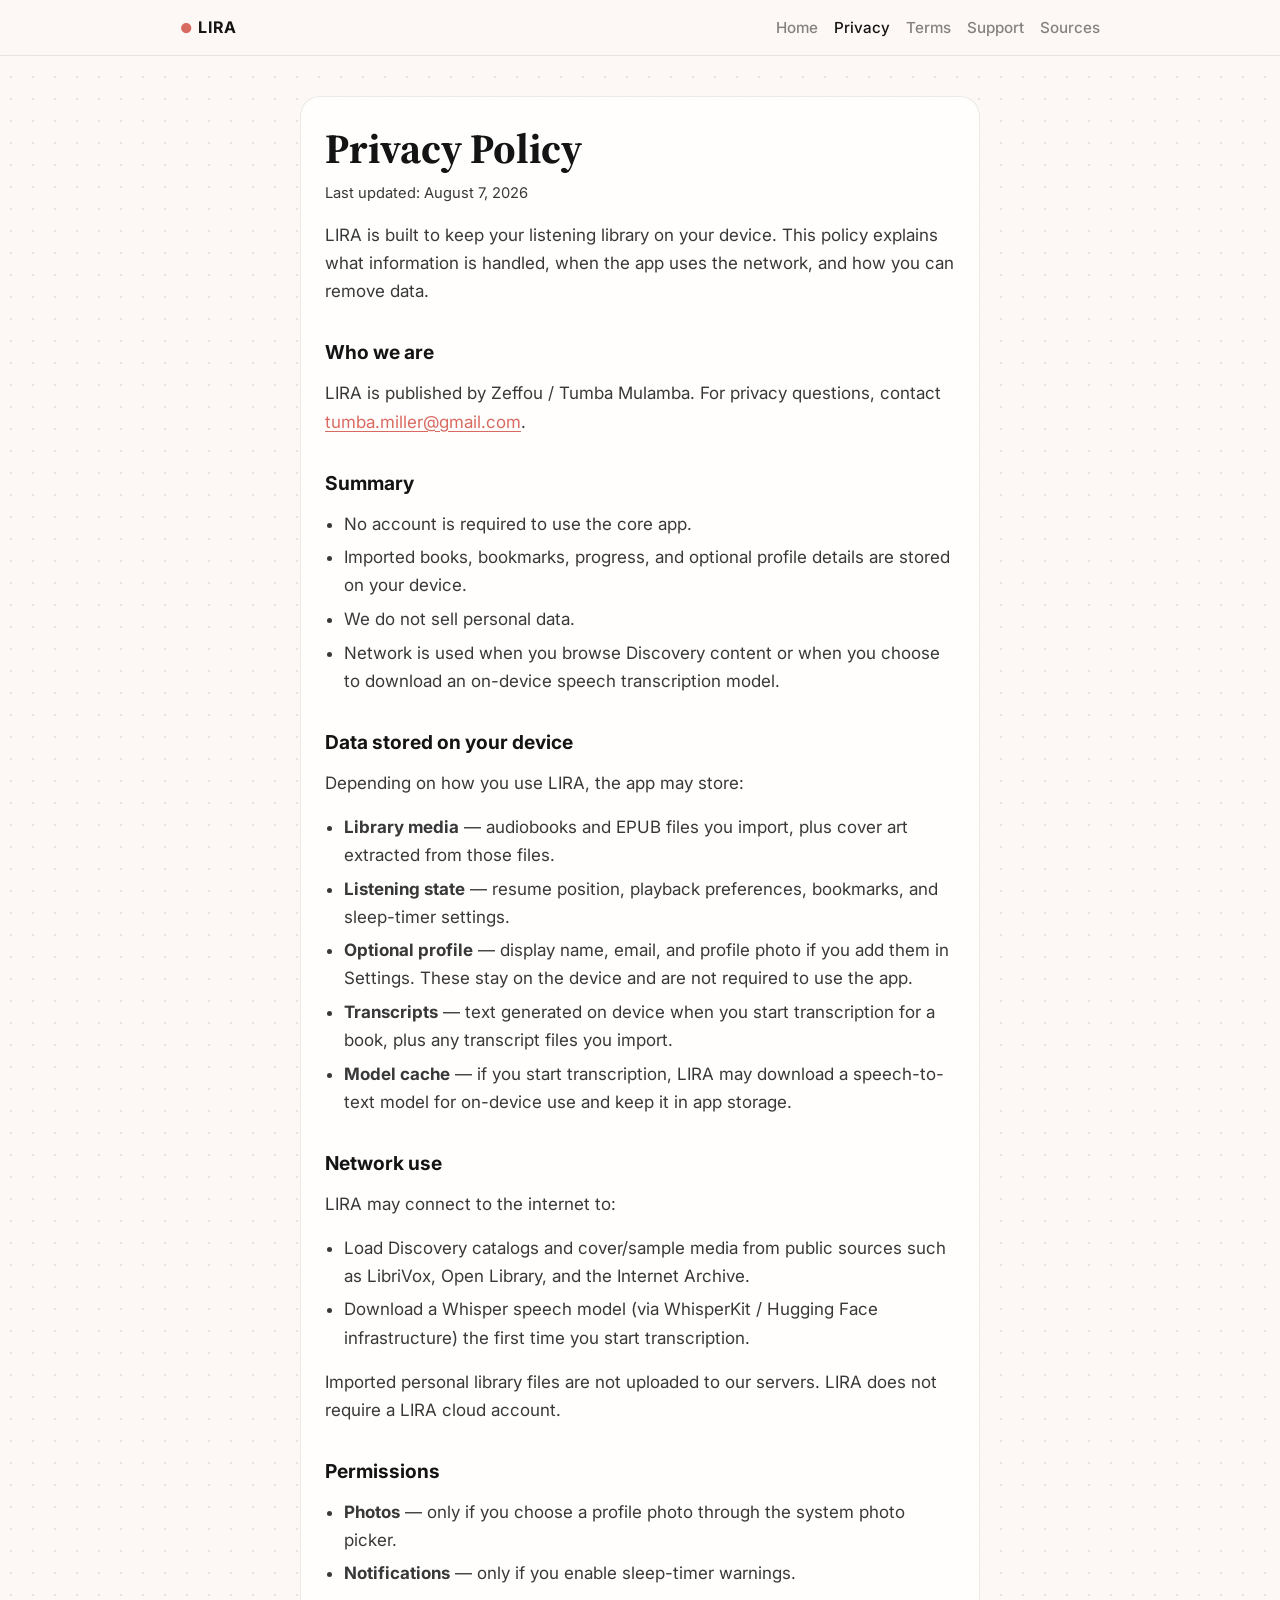
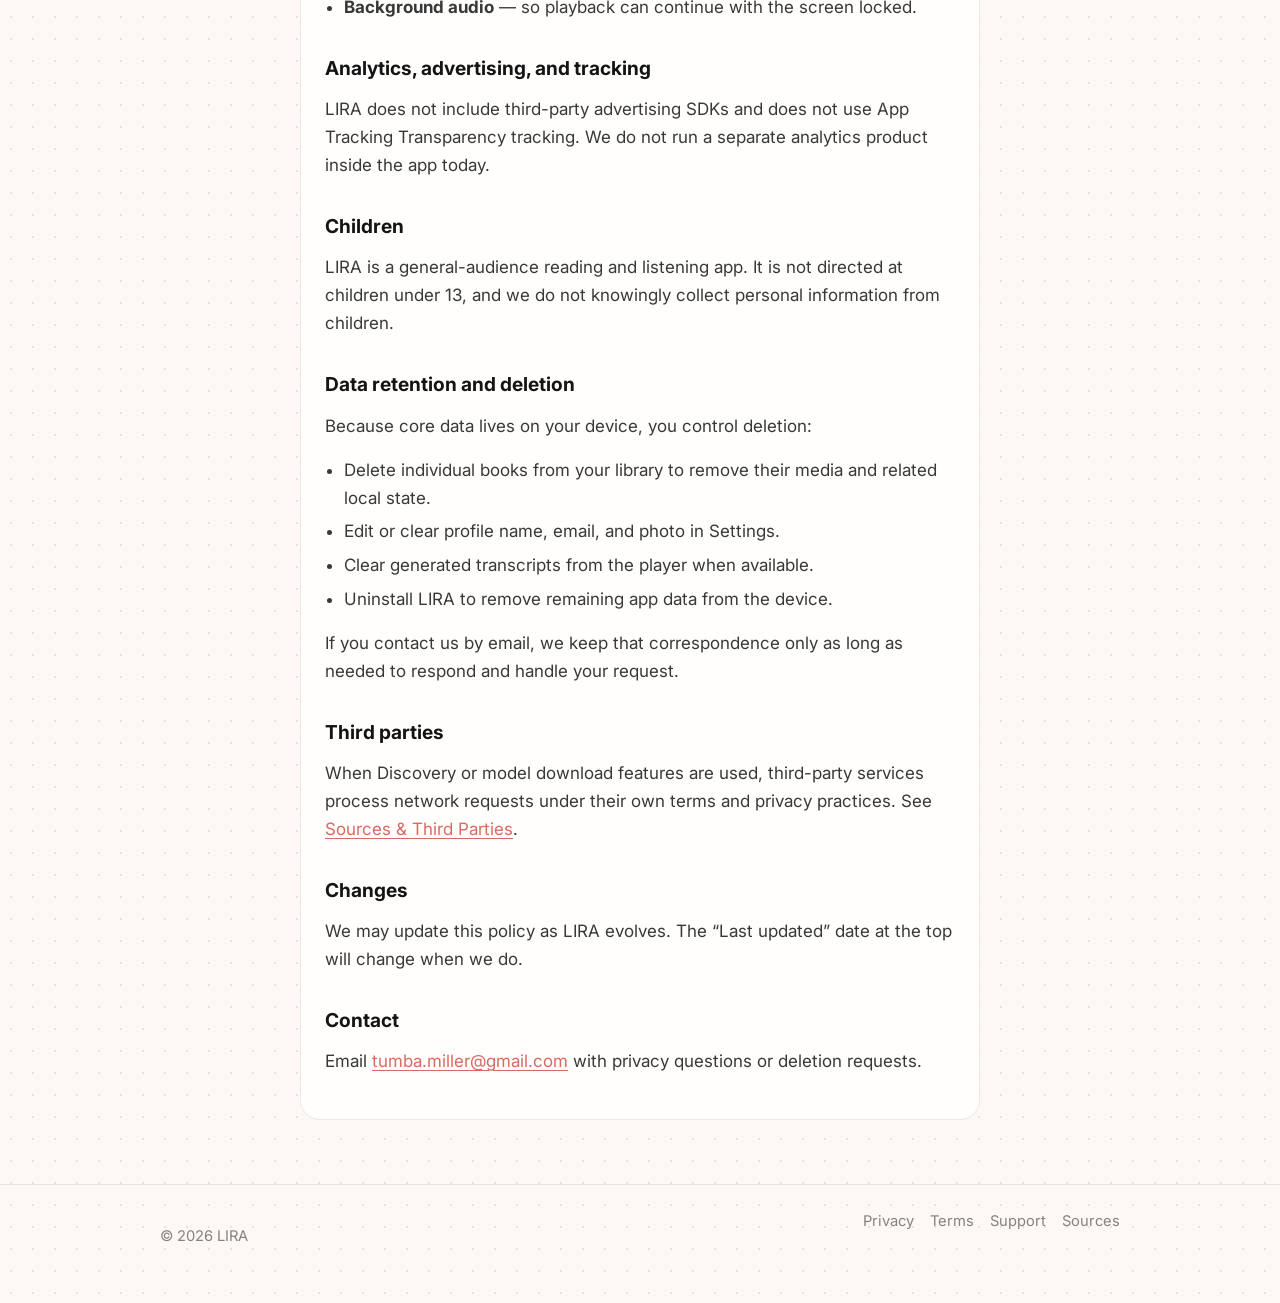
==== privacy.html @ b4a2f5a0 "Add LIRA GitHub Pages site with privacy, terms, support, and sources." ====
<!DOCTYPE html>
<html lang="en">
<head>
  <meta charset="UTF-8">
  <meta name="viewport" content="width=device-width, initial-scale=1">
  <title>Privacy Policy | LIRA</title>
  <meta name="description" content="Privacy Policy for LIRA. Learn what data stays on your device, when network is used, and how to delete your information.">
  <link rel="canonical" href="https://zeffou.github.io/lira-web/privacy.html">
  <meta name="theme-color" content="#fdf8f5">
  <link rel="preconnect" href="https://fonts.googleapis.com">
  <link rel="preconnect" href="https://fonts.gstatic.com" crossorigin>
  <link href="https://fonts.googleapis.com/css2?family=Inter:wght@400;500;600;700&family=Source+Serif+4:wght@600;700&display=swap" rel="stylesheet">
  <link rel="stylesheet" href="css/site.css">
</head>
<body>
  <a class="skip-link" href="#main">Skip to content</a>
  <header class="site-header">
    <div class="site-header__inner">
      <a class="logo" href="index.html">
        <span class="logo__mark">●</span>
        <span class="logo__text">LIRA</span>
      </a>
      <nav class="site-nav" aria-label="Primary">
        <a href="index.html">Home</a>
        <a href="privacy.html" aria-current="page">Privacy</a>
        <a href="terms.html">Terms</a>
        <a href="support.html">Support</a>
        <a href="sources.html">Sources</a>
      </nav>
    </div>
  </header>

  <main id="main" class="wrap">
    <article class="panel prose">
      <h1 class="page-title">Privacy Policy</h1>
      <p class="meta">Last updated: August 7, 2026</p>
      <p class="page-lead">LIRA is built to keep your listening library on your device. This policy explains what information is handled, when the app uses the network, and how you can remove data.</p>

      <h2>Who we are</h2>
      <p>LIRA is published by Zeffou / Tumba Mulamba. For privacy questions, contact <a href="mailto:tumba.miller@gmail.com">tumba.miller@gmail.com</a>.</p>

      <h2>Summary</h2>
      <ul>
        <li>No account is required to use the core app.</li>
        <li>Imported books, bookmarks, progress, and optional profile details are stored on your device.</li>
        <li>We do not sell personal data.</li>
        <li>Network is used when you browse Discovery content or when you choose to download an on-device speech transcription model.</li>
      </ul>

      <h2>Data stored on your device</h2>
      <p>Depending on how you use LIRA, the app may store:</p>
      <ul>
        <li><strong>Library media</strong> — audiobooks and EPUB files you import, plus cover art extracted from those files.</li>
        <li><strong>Listening state</strong> — resume position, playback preferences, bookmarks, and sleep-timer settings.</li>
        <li><strong>Optional profile</strong> — display name, email, and profile photo if you add them in Settings. These stay on the device and are not required to use the app.</li>
        <li><strong>Transcripts</strong> — text generated on device when you start transcription for a book, plus any transcript files you import.</li>
        <li><strong>Model cache</strong> — if you start transcription, LIRA may download a speech-to-text model for on-device use and keep it in app storage.</li>
      </ul>

      <h2>Network use</h2>
      <p>LIRA may connect to the internet to:</p>
      <ul>
        <li>Load Discovery catalogs and cover/sample media from public sources such as LibriVox, Open Library, and the Internet Archive.</li>
        <li>Download a Whisper speech model (via WhisperKit / Hugging Face infrastructure) the first time you start transcription.</li>
      </ul>
      <p>Imported personal library files are not uploaded to our servers. LIRA does not require a LIRA cloud account.</p>

      <h2>Permissions</h2>
      <ul>
        <li><strong>Photos</strong> — only if you choose a profile photo through the system photo picker.</li>
        <li><strong>Notifications</strong> — only if you enable sleep-timer warnings.</li>
        <li><strong>Background audio</strong> — so playback can continue with the screen locked.</li>
      </ul>

      <h2>Analytics, advertising, and tracking</h2>
      <p>LIRA does not include third-party advertising SDKs and does not use App Tracking Transparency tracking. We do not run a separate analytics product inside the app today.</p>

      <h2>Children</h2>
      <p>LIRA is a general-audience reading and listening app. It is not directed at children under 13, and we do not knowingly collect personal information from children.</p>

      <h2>Data retention and deletion</h2>
      <p>Because core data lives on your device, you control deletion:</p>
      <ul>
        <li>Delete individual books from your library to remove their media and related local state.</li>
        <li>Edit or clear profile name, email, and photo in Settings.</li>
        <li>Clear generated transcripts from the player when available.</li>
        <li>Uninstall LIRA to remove remaining app data from the device.</li>
      </ul>
      <p>If you contact us by email, we keep that correspondence only as long as needed to respond and handle your request.</p>

      <h2>Third parties</h2>
      <p>When Discovery or model download features are used, third-party services process network requests under their own terms and privacy practices. See <a href="sources.html">Sources &amp; Third Parties</a>.</p>

      <h2>Changes</h2>
      <p>We may update this policy as LIRA evolves. The “Last updated” date at the top will change when we do.</p>

      <h2>Contact</h2>
      <p>Email <a href="mailto:tumba.miller@gmail.com">tumba.miller@gmail.com</a> with privacy questions or deletion requests.</p>
    </article>
  </main>

  <footer class="site-footer">
    <div class="site-footer__inner">
      <p>© <span id="y"></span> LIRA</p>
      <div class="footer-links">
        <a href="privacy.html">Privacy</a>
        <a href="terms.html">Terms</a>
        <a href="support.html">Support</a>
        <a href="sources.html">Sources</a>
      </div>
    </div>
  </footer>
  <script>document.getElementById("y").textContent = new Date().getFullYear();</script>
</body>
</html>
---- css/site.css ----
:root {
  --cream: #fdf8f5;
  --cream-deep: #f7efe8;
  --coral: #d96a61;
  --coral-soft: #f2c7c3;
  --mustard: #fcd034;
  --text: rgba(0, 0, 0, 0.92);
  --text-muted: rgba(0, 0, 0, 0.48);
  --border: rgba(0, 0, 0, 0.08);
  --card: rgba(255, 255, 255, 0.78);
  --radius: 16px;
  --max: 720px;
  --max-wide: 960px;
  --font: "Inter", system-ui, -apple-system, sans-serif;
  --font-display: "Source Serif 4", Georgia, serif;
}

*,
*::before,
*::after {
  box-sizing: border-box;
}

html {
  scroll-behavior: smooth;
}

body {
  margin: 0;
  min-height: 100dvh;
  font-family: var(--font);
  font-size: 1.0625rem;
  line-height: 1.65;
  color: var(--text);
  background-color: var(--cream);
  background-image: radial-gradient(rgba(80, 42, 28, 0.11) 1px, transparent 1px);
  background-size: 22px 22px;
}

a {
  color: var(--coral);
  text-decoration-thickness: 1px;
  text-underline-offset: 0.18em;
}

a:hover {
  color: #c2554d;
}

.skip-link {
  position: absolute;
  left: -9999px;
  top: 0;
  background: #000;
  color: #fff;
  padding: 0.75rem 1rem;
  z-index: 100;
}

.skip-link:focus {
  left: 1rem;
  top: 1rem;
}

.site-header {
  position: sticky;
  top: 0;
  z-index: 20;
  backdrop-filter: blur(12px);
  background: rgba(253, 248, 245, 0.86);
  border-bottom: 1px solid var(--border);
}

.site-header__inner {
  max-width: var(--max-wide);
  margin: 0 auto;
  padding: 0.9rem 1.25rem;
  display: flex;
  align-items: center;
  justify-content: space-between;
  gap: 1rem;
}

.logo {
  display: inline-flex;
  align-items: baseline;
  gap: 0.35rem;
  text-decoration: none;
  color: var(--text);
  font-weight: 700;
  letter-spacing: 0.04em;
}

.logo__mark {
  color: var(--coral);
  font-size: 0.85rem;
  font-weight: 700;
}

.logo__text {
  font-size: 1rem;
}

.site-nav {
  display: flex;
  flex-wrap: wrap;
  gap: 0.25rem 1rem;
  justify-content: flex-end;
}

.site-nav a {
  color: var(--text-muted);
  text-decoration: none;
  font-size: 0.95rem;
  font-weight: 500;
}

.site-nav a:hover,
.site-nav a[aria-current="page"] {
  color: var(--text);
}

.wrap {
  max-width: var(--max);
  margin: 0 auto;
  padding: 2.5rem 1.25rem 4rem;
}

.wrap--wide {
  max-width: var(--max-wide);
}

.hero {
  padding: 3.5rem 0 2.5rem;
}

.hero__eyebrow {
  margin: 0 0 0.75rem;
  color: var(--coral);
  font-size: 0.85rem;
  font-weight: 650;
  letter-spacing: 0.08em;
  text-transform: uppercase;
}

.hero h1 {
  margin: 0 0 1rem;
  font-family: var(--font-display);
  font-size: clamp(2.4rem, 6vw, 3.6rem);
  line-height: 1.12;
  font-weight: 700;
  letter-spacing: -0.02em;
}

.hero p {
  margin: 0;
  max-width: 34rem;
  color: var(--text-muted);
  font-size: 1.125rem;
}

.card-grid {
  display: grid;
  gap: 1rem;
  margin-top: 2.5rem;
}

@media (min-width: 720px) {
  .card-grid {
    grid-template-columns: repeat(3, 1fr);
  }
}

.card {
  background: var(--card);
  border: 1px solid var(--border);
  border-radius: var(--radius);
  padding: 1.25rem 1.3rem;
  backdrop-filter: blur(6px);
}

.card h2 {
  margin: 0 0 0.45rem;
  font-size: 1.05rem;
}

.card p {
  margin: 0;
  color: var(--text-muted);
  font-size: 0.98rem;
}

.panel {
  background: var(--card);
  border: 1px solid var(--border);
  border-radius: calc(var(--radius) + 4px);
  padding: 1.75rem 1.5rem;
  backdrop-filter: blur(6px);
}

.panel + .panel {
  margin-top: 1rem;
}

.page-title {
  margin: 0 0 0.5rem;
  font-family: var(--font-display);
  font-size: clamp(2rem, 4vw, 2.6rem);
  line-height: 1.15;
}

.page-lead {
  margin: 0 0 1.75rem;
  color: var(--text-muted);
}

.meta {
  margin: 0 0 1.5rem;
  color: var(--text-muted);
  font-size: 0.92rem;
}

.prose h2 {
  margin: 2rem 0 0.65rem;
  font-size: 1.2rem;
}

.prose h3 {
  margin: 1.4rem 0 0.45rem;
  font-size: 1.05rem;
}

.prose p,
.prose ul {
  margin: 0 0 1rem;
  color: rgba(0, 0, 0, 0.78);
}

.prose ul {
  padding-left: 1.2rem;
}

.prose li + li {
  margin-top: 0.35rem;
}

.faq details {
  border-top: 1px solid var(--border);
  padding: 1rem 0;
}

.faq details:last-child {
  border-bottom: 1px solid var(--border);
}

.faq summary {
  cursor: pointer;
  font-weight: 600;
}

.faq details p {
  margin: 0.75rem 0 0;
  color: var(--text-muted);
}

.contact {
  display: flex;
  flex-wrap: wrap;
  gap: 0.75rem 1rem;
  align-items: center;
  margin-top: 1.25rem;
}

.btn {
  display: inline-flex;
  align-items: center;
  justify-content: center;
  padding: 0.75rem 1.15rem;
  border-radius: 999px;
  border: 1px solid transparent;
  font-weight: 600;
  text-decoration: none;
  font-size: 0.98rem;
}

.btn--primary {
  background: var(--coral);
  color: #fff;
}

.btn--primary:hover {
  background: #c2554d;
  color: #fff;
}

.btn--ghost {
  background: transparent;
  border-color: var(--border);
  color: var(--text);
}

.btn--ghost:hover {
  border-color: rgba(0, 0, 0, 0.18);
  color: var(--text);
}

.source-list {
  list-style: none;
  padding: 0;
  margin: 0;
}

.source-list li {
  padding: 1rem 0;
  border-top: 1px solid var(--border);
}

.source-list li:last-child {
  border-bottom: 1px solid var(--border);
}

.source-list strong {
  display: block;
  margin-bottom: 0.2rem;
}

.source-list span {
  color: var(--text-muted);
  font-size: 0.96rem;
}

.site-footer {
  border-top: 1px solid var(--border);
  padding: 1.5rem 1.25rem 2.5rem;
}

.site-footer__inner {
  max-width: var(--max-wide);
  margin: 0 auto;
  display: flex;
  flex-wrap: wrap;
  gap: 0.75rem 1.25rem;
  justify-content: space-between;
  color: var(--text-muted);
  font-size: 0.92rem;
}

.site-footer a {
  color: var(--text-muted);
  text-decoration: none;
}

.site-footer a:hover {
  color: var(--text);
}

.footer-links {
  display: flex;
  flex-wrap: wrap;
  gap: 0.75rem 1rem;
}

@media (max-width: 720px) {
  .site-header__inner {
    flex-direction: column;
    align-items: flex-start;
  }

  .site-nav {
    justify-content: flex-start;
  }
}
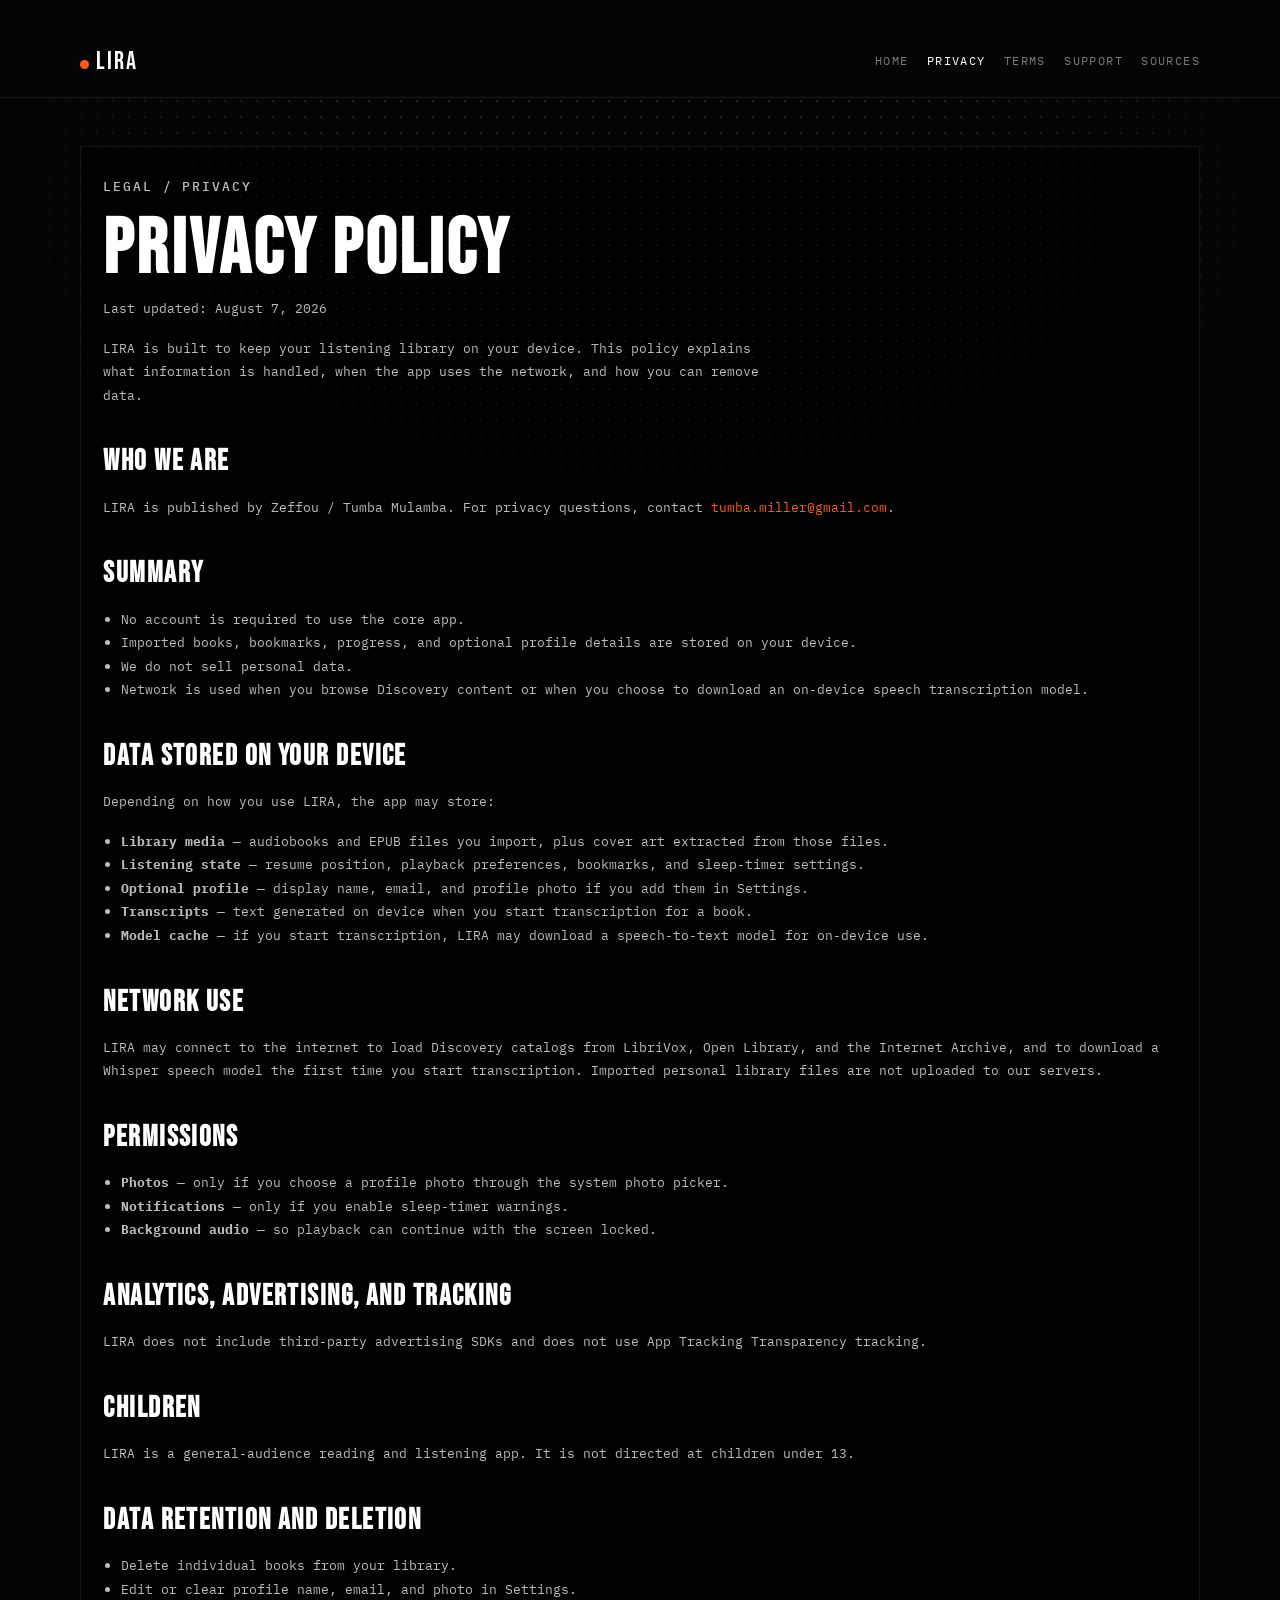
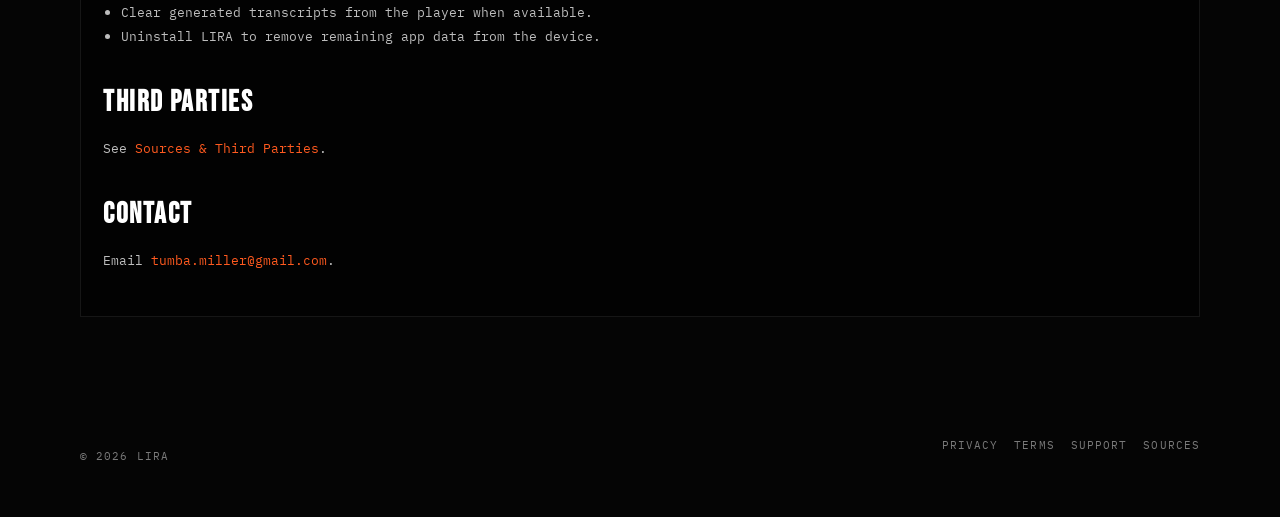
==== commit ae1e49db: "Ship dark INTERFACE landing with Magic UI–style dots. Keep hero screenshots only, square interactive" ====
--- a/privacy.html
+++ b/privacy.html
@@ -6,20 +6,25 @@
   <title>Privacy Policy | LIRA</title>
   <meta name="description" content="Privacy Policy for LIRA. Learn what data stays on your device, when network is used, and how to delete your information.">
   <link rel="canonical" href="https://zeffou.github.io/lira-web/privacy.html">
-  <meta name="theme-color" content="#fdf8f5">
+  <meta name="theme-color" content="#050505">
   <link rel="preconnect" href="https://fonts.googleapis.com">
   <link rel="preconnect" href="https://fonts.gstatic.com" crossorigin>
-  <link href="https://fonts.googleapis.com/css2?family=Inter:wght@400;500;600;700&family=Source+Serif+4:wght@600;700&display=swap" rel="stylesheet">
+  <link href="https://fonts.googleapis.com/css2?family=Bebas+Neue&family=IBM+Plex+Mono:wght@400;500&family=IBM+Plex+Sans:wght@400;500;600&display=swap" rel="stylesheet">
   <link rel="stylesheet" href="css/site.css">
 </head>
 <body>
+  <svg class="dot-pattern" aria-hidden="true">
+    <defs>
+      <pattern id="lira-dots" width="16" height="16" patternUnits="userSpaceOnUse" x="0" y="0">
+        <circle cx="1" cy="1" r="1" fill="currentColor" />
+      </pattern>
+    </defs>
+    <rect width="100%" height="100%" fill="url(#lira-dots)" />
+  </svg>
   <a class="skip-link" href="#main">Skip to content</a>
   <header class="site-header">
-    <div class="site-header__inner">
-      <a class="logo" href="index.html">
-        <span class="logo__mark">●</span>
-        <span class="logo__text">LIRA</span>
-      </a>
+    <div class="shell site-header__inner">
+      <a class="logo" href="index.html"><span class="logo__mark"></span>LIRA</a>
       <nav class="site-nav" aria-label="Primary">
         <a href="index.html">Home</a>
         <a href="privacy.html" aria-current="page">Privacy</a>
@@ -30,8 +35,9 @@
     </div>
   </header>
 
-  <main id="main" class="wrap">
+  <main id="main" class="shell page">
     <article class="panel prose">
+      <p class="label">Legal / Privacy</p>
       <h1 class="page-title">Privacy Policy</h1>
       <p class="meta">Last updated: August 7, 2026</p>
       <p class="page-lead">LIRA is built to keep your listening library on your device. This policy explains what information is handled, when the app uses the network, and how you can remove data.</p>
@@ -52,18 +58,13 @@
       <ul>
         <li><strong>Library media</strong> — audiobooks and EPUB files you import, plus cover art extracted from those files.</li>
         <li><strong>Listening state</strong> — resume position, playback preferences, bookmarks, and sleep-timer settings.</li>
-        <li><strong>Optional profile</strong> — display name, email, and profile photo if you add them in Settings. These stay on the device and are not required to use the app.</li>
-        <li><strong>Transcripts</strong> — text generated on device when you start transcription for a book, plus any transcript files you import.</li>
-        <li><strong>Model cache</strong> — if you start transcription, LIRA may download a speech-to-text model for on-device use and keep it in app storage.</li>
+        <li><strong>Optional profile</strong> — display name, email, and profile photo if you add them in Settings.</li>
+        <li><strong>Transcripts</strong> — text generated on device when you start transcription for a book.</li>
+        <li><strong>Model cache</strong> — if you start transcription, LIRA may download a speech-to-text model for on-device use.</li>
       </ul>
 
       <h2>Network use</h2>
-      <p>LIRA may connect to the internet to:</p>
-      <ul>
-        <li>Load Discovery catalogs and cover/sample media from public sources such as LibriVox, Open Library, and the Internet Archive.</li>
-        <li>Download a Whisper speech model (via WhisperKit / Hugging Face infrastructure) the first time you start transcription.</li>
-      </ul>
-      <p>Imported personal library files are not uploaded to our servers. LIRA does not require a LIRA cloud account.</p>
+      <p>LIRA may connect to the internet to load Discovery catalogs from LibriVox, Open Library, and the Internet Archive, and to download a Whisper speech model the first time you start transcription. Imported personal library files are not uploaded to our servers.</p>
 
       <h2>Permissions</h2>
       <ul>
@@ -73,34 +74,29 @@
       </ul>
 
       <h2>Analytics, advertising, and tracking</h2>
-      <p>LIRA does not include third-party advertising SDKs and does not use App Tracking Transparency tracking. We do not run a separate analytics product inside the app today.</p>
+      <p>LIRA does not include third-party advertising SDKs and does not use App Tracking Transparency tracking.</p>
 
       <h2>Children</h2>
-      <p>LIRA is a general-audience reading and listening app. It is not directed at children under 13, and we do not knowingly collect personal information from children.</p>
+      <p>LIRA is a general-audience reading and listening app. It is not directed at children under 13.</p>
 
       <h2>Data retention and deletion</h2>
-      <p>Because core data lives on your device, you control deletion:</p>
       <ul>
-        <li>Delete individual books from your library to remove their media and related local state.</li>
+        <li>Delete individual books from your library.</li>
         <li>Edit or clear profile name, email, and photo in Settings.</li>
         <li>Clear generated transcripts from the player when available.</li>
         <li>Uninstall LIRA to remove remaining app data from the device.</li>
       </ul>
-      <p>If you contact us by email, we keep that correspondence only as long as needed to respond and handle your request.</p>
 
       <h2>Third parties</h2>
-      <p>When Discovery or model download features are used, third-party services process network requests under their own terms and privacy practices. See <a href="sources.html">Sources &amp; Third Parties</a>.</p>
-
-      <h2>Changes</h2>
-      <p>We may update this policy as LIRA evolves. The “Last updated” date at the top will change when we do.</p>
+      <p>See <a href="sources.html">Sources &amp; Third Parties</a>.</p>
 
       <h2>Contact</h2>
-      <p>Email <a href="mailto:tumba.miller@gmail.com">tumba.miller@gmail.com</a> with privacy questions or deletion requests.</p>
+      <p>Email <a href="mailto:tumba.miller@gmail.com">tumba.miller@gmail.com</a>.</p>
     </article>
   </main>
 
   <footer class="site-footer">
-    <div class="site-footer__inner">
+    <div class="shell site-footer__bottom" style="border-top:0;padding-top:0">
       <p>© <span id="y"></span> LIRA</p>
       <div class="footer-links">
         <a href="privacy.html">Privacy</a>
--- a/css/site.css
+++ b/css/site.css
@@ -1,18 +1,16 @@
 :root {
-  --cream: #fdf8f5;
-  --cream-deep: #f7efe8;
-  --coral: #d96a61;
-  --coral-soft: #f2c7c3;
-  --mustard: #fcd034;
-  --text: rgba(0, 0, 0, 0.92);
-  --text-muted: rgba(0, 0, 0, 0.48);
-  --border: rgba(0, 0, 0, 0.08);
-  --card: rgba(255, 255, 255, 0.78);
-  --radius: 16px;
-  --max: 720px;
-  --max-wide: 960px;
-  --font: "Inter", system-ui, -apple-system, sans-serif;
-  --font-display: "Source Serif 4", Georgia, serif;
+  --bg: #050505;
+  --bg-elevated: #0c0c0c;
+  --ink: #ffffff;
+  --muted: #7a7a7a;
+  --faint: #3a3a3a;
+  --line: rgba(255, 255, 255, 0.08);
+  --accent: #ff5a1f;
+  --accent-soft: rgba(255, 90, 31, 0.16);
+  --max: 1120px;
+  --font: "IBM Plex Sans", system-ui, sans-serif;
+  --display: "Bebas Neue", Impact, sans-serif;
+  --mono: "IBM Plex Mono", ui-monospace, monospace;
 }
 
 *,
@@ -28,33 +26,57 @@
 body {
   margin: 0;
   min-height: 100dvh;
+  color: var(--ink);
   font-family: var(--font);
-  font-size: 1.0625rem;
-  line-height: 1.65;
-  color: var(--text);
-  background-color: var(--cream);
-  background-image: radial-gradient(rgba(80, 42, 28, 0.11) 1px, transparent 1px);
-  background-size: 22px 22px;
+  font-size: 1rem;
+  line-height: 1.6;
+  background-color: var(--bg);
+  position: relative;
+}
+
+/* Magic UI–style DotPattern (SVG pattern, 16×16 / cr=1) */
+.dot-pattern {
+  pointer-events: none;
+  position: fixed;
+  inset: 0;
+  z-index: 0;
+  width: 100%;
+  height: 100%;
+  color: rgba(255, 255, 255, 0.18);
+  /* Keep dots below the sticky header band */
+  top: 4.25rem;
+  height: calc(100% - 4.25rem);
+  mask-image: radial-gradient(ellipse 70% 60% at 50% 18%, #000 35%, transparent 80%);
+  -webkit-mask-image: radial-gradient(ellipse 70% 60% at 50% 18%, #000 35%, transparent 80%);
+}
+
+body > *:not(.dot-pattern) {
+  position: relative;
+  z-index: 1;
+}
+
+img {
+  max-width: 100%;
+  display: block;
 }
 
 a {
-  color: var(--coral);
-  text-decoration-thickness: 1px;
-  text-underline-offset: 0.18em;
+  color: var(--accent);
+  text-decoration: none;
 }
 
 a:hover {
-  color: #c2554d;
+  color: #ff7a4a;
 }
 
 .skip-link {
   position: absolute;
   left: -9999px;
   top: 0;
-  background: #000;
-  color: #fff;
+  z-index: 100;
+  background: var(--accent);
+  color: #000;
   padding: 0.75rem 1rem;
-  z-index: 100;
 }
 
 .skip-link:focus {
@@ -62,296 +84,675 @@
   top: 1rem;
 }
 
+.shell {
+  width: min(100% - 2rem, var(--max));
+  margin-inline: auto;
+}
+
+.label {
+  margin: 0 0 0.85rem;
+  color: var(--accent);
+  font-family: var(--mono);
+  font-size: 0.72rem;
+  font-weight: 500;
+  letter-spacing: 0.14em;
+  text-transform: uppercase;
+}
+
+.display {
+  margin: 0;
+  font-family: var(--display);
+  font-weight: 400;
+  letter-spacing: 0.04em;
+  line-height: 0.92;
+  text-transform: uppercase;
+}
+
+.mark {
+  display: inline-block;
+  padding: 0.08em 0.12em 0.02em;
+  background: var(--accent);
+  color: #fff;
+}
+
+/* Header */
 .site-header {
   position: sticky;
   top: 0;
-  z-index: 20;
-  backdrop-filter: blur(12px);
-  background: rgba(253, 248, 245, 0.86);
-  border-bottom: 1px solid var(--border);
+  z-index: 40;
+  border-bottom: 1px solid var(--line);
+  background: var(--bg);
+  isolation: isolate;
+}
+
+.site-header::before {
+  content: "";
+  position: absolute;
+  inset: 0;
+  z-index: -1;
+  background: var(--bg);
 }
 
 .site-header__inner {
-  max-width: var(--max-wide);
-  margin: 0 auto;
-  padding: 0.9rem 1.25rem;
   display: flex;
   align-items: center;
   justify-content: space-between;
   gap: 1rem;
+  padding: 1rem 0;
 }
 
 .logo {
   display: inline-flex;
   align-items: baseline;
-  gap: 0.35rem;
-  text-decoration: none;
-  color: var(--text);
-  font-weight: 700;
-  letter-spacing: 0.04em;
+  gap: 0.45rem;
+  color: var(--ink);
+  font-family: var(--display);
+  font-size: 1.55rem;
+  letter-spacing: 0.08em;
 }
 
 .logo__mark {
-  color: var(--coral);
-  font-size: 0.85rem;
-  font-weight: 700;
-}
-
-.logo__text {
-  font-size: 1rem;
+  width: 0.55rem;
+  height: 0.55rem;
+  border-radius: 50%;
+  background: var(--accent);
 }
 
 .site-nav {
   display: flex;
   flex-wrap: wrap;
-  gap: 0.25rem 1rem;
+  gap: 0.35rem 1.15rem;
   justify-content: flex-end;
 }
 
 .site-nav a {
-  color: var(--text-muted);
-  text-decoration: none;
-  font-size: 0.95rem;
-  font-weight: 500;
+  color: var(--muted);
+  font-family: var(--mono);
+  font-size: 0.72rem;
+  letter-spacing: 0.12em;
+  text-transform: uppercase;
 }
 
 .site-nav a:hover,
 .site-nav a[aria-current="page"] {
-  color: var(--text);
-}
-
-.wrap {
-  max-width: var(--max);
-  margin: 0 auto;
-  padding: 2.5rem 1.25rem 4rem;
-}
-
-.wrap--wide {
-  max-width: var(--max-wide);
-}
-
-.hero {
-  padding: 3.5rem 0 2.5rem;
-}
-
-.hero__eyebrow {
-  margin: 0 0 0.75rem;
-  color: var(--coral);
-  font-size: 0.85rem;
-  font-weight: 650;
-  letter-spacing: 0.08em;
-  text-transform: uppercase;
-}
-
-.hero h1 {
-  margin: 0 0 1rem;
-  font-family: var(--font-display);
-  font-size: clamp(2.4rem, 6vw, 3.6rem);
-  line-height: 1.12;
-  font-weight: 700;
-  letter-spacing: -0.02em;
-}
-
-.hero p {
-  margin: 0;
-  max-width: 34rem;
-  color: var(--text-muted);
-  font-size: 1.125rem;
-}
-
-.card-grid {
-  display: grid;
-  gap: 1rem;
-  margin-top: 2.5rem;
-}
-
-@media (min-width: 720px) {
-  .card-grid {
-    grid-template-columns: repeat(3, 1fr);
-  }
-}
-
-.card {
-  background: var(--card);
-  border: 1px solid var(--border);
-  border-radius: var(--radius);
-  padding: 1.25rem 1.3rem;
-  backdrop-filter: blur(6px);
-}
-
-.card h2 {
-  margin: 0 0 0.45rem;
-  font-size: 1.05rem;
-}
-
-.card p {
-  margin: 0;
-  color: var(--text-muted);
-  font-size: 0.98rem;
-}
-
-.panel {
-  background: var(--card);
-  border: 1px solid var(--border);
-  border-radius: calc(var(--radius) + 4px);
-  padding: 1.75rem 1.5rem;
-  backdrop-filter: blur(6px);
-}
-
-.panel + .panel {
-  margin-top: 1rem;
-}
-
-.page-title {
-  margin: 0 0 0.5rem;
-  font-family: var(--font-display);
-  font-size: clamp(2rem, 4vw, 2.6rem);
-  line-height: 1.15;
-}
-
-.page-lead {
-  margin: 0 0 1.75rem;
-  color: var(--text-muted);
-}
-
-.meta {
-  margin: 0 0 1.5rem;
-  color: var(--text-muted);
-  font-size: 0.92rem;
-}
-
-.prose h2 {
-  margin: 2rem 0 0.65rem;
-  font-size: 1.2rem;
-}
-
-.prose h3 {
-  margin: 1.4rem 0 0.45rem;
-  font-size: 1.05rem;
-}
-
-.prose p,
-.prose ul {
-  margin: 0 0 1rem;
-  color: rgba(0, 0, 0, 0.78);
-}
-
-.prose ul {
-  padding-left: 1.2rem;
-}
-
-.prose li + li {
-  margin-top: 0.35rem;
-}
-
-.faq details {
-  border-top: 1px solid var(--border);
-  padding: 1rem 0;
-}
-
-.faq details:last-child {
-  border-bottom: 1px solid var(--border);
-}
-
-.faq summary {
-  cursor: pointer;
-  font-weight: 600;
-}
-
-.faq details p {
-  margin: 0.75rem 0 0;
-  color: var(--text-muted);
-}
-
-.contact {
-  display: flex;
-  flex-wrap: wrap;
-  gap: 0.75rem 1rem;
-  align-items: center;
-  margin-top: 1.25rem;
-}
-
+  color: var(--ink);
+}
+
+.header-cta {
+  display: none;
+}
+
+@media (min-width: 900px) {
+  .header-cta {
+    display: inline-flex;
+  }
+}
+
+/* Buttons */
 .btn {
   display: inline-flex;
   align-items: center;
   justify-content: center;
-  padding: 0.75rem 1.15rem;
-  border-radius: 999px;
-  border: 1px solid transparent;
-  font-weight: 600;
-  text-decoration: none;
-  font-size: 0.98rem;
-}
-
-.btn--primary {
-  background: var(--coral);
+  gap: 0.55rem;
+  padding: 0.85rem 1.15rem;
+  border: 1px solid var(--ink);
+  color: var(--ink);
+  background: transparent;
+  font-family: var(--mono);
+  font-size: 0.72rem;
+  font-weight: 500;
+  letter-spacing: 0.12em;
+  text-transform: uppercase;
+  transition: background 0.15s ease, color 0.15s ease, border-color 0.15s ease;
+}
+
+.btn:hover {
+  background: var(--ink);
+  color: #000;
+}
+
+.btn--fill {
+  background: var(--accent);
+  border-color: var(--accent);
   color: #fff;
 }
 
-.btn--primary:hover {
-  background: #c2554d;
+.btn--fill:hover {
+  background: #ff7a4a;
+  border-color: #ff7a4a;
   color: #fff;
 }
 
 .btn--ghost {
+  border-color: var(--faint);
+  color: var(--muted);
+}
+
+.btn--ghost:hover {
+  border-color: var(--ink);
   background: transparent;
-  border-color: var(--border);
-  color: var(--text);
-}
-
-.btn--ghost:hover {
-  border-color: rgba(0, 0, 0, 0.18);
-  color: var(--text);
+  color: var(--ink);
+}
+
+/* Hero */
+.hero {
+  padding: 4.5rem 0 3rem;
+  display: grid;
+  gap: 2.5rem;
+  align-items: end;
+}
+
+@media (min-width: 960px) {
+  .hero {
+    grid-template-columns: 1.15fr 0.85fr;
+    gap: 2rem;
+    min-height: 78vh;
+    padding: 5.5rem 0 4rem;
+  }
+}
+
+.hero h1 {
+  font-size: clamp(4.2rem, 11vw, 7.5rem);
+  max-width: 10ch;
+}
+
+.hero__lead {
+  margin: 1.35rem 0 0;
+  max-width: 28rem;
+  color: var(--muted);
+  font-family: var(--mono);
+  font-size: 0.86rem;
+  line-height: 1.7;
+}
+
+.hero__meta {
+  margin: 1.75rem 0 0;
+  display: flex;
+  flex-wrap: wrap;
+  gap: 0.75rem 1.5rem;
+  color: var(--muted);
+  font-family: var(--mono);
+  font-size: 0.72rem;
+  letter-spacing: 0.08em;
+  text-transform: uppercase;
+}
+
+.hero__meta span {
+  display: inline-flex;
+  align-items: center;
+  gap: 0.45rem;
+}
+
+.hero__meta span::before {
+  content: "";
+  width: 0.4rem;
+  height: 0.4rem;
+  background: var(--accent);
+}
+
+.hero__actions {
+  margin-top: 2rem;
+  display: flex;
+  flex-wrap: wrap;
+  gap: 0.75rem;
+}
+
+.phone-stage {
+  position: relative;
+  min-height: 28rem;
+  display: grid;
+  place-items: center;
+}
+
+.phone {
+  width: min(100%, 240px);
+  border: 1px solid var(--line);
+  background: #000;
+  overflow: hidden;
+  position: relative;
+  z-index: 2;
+  box-shadow: 0 30px 80px rgba(0, 0, 0, 0.55);
+  border-radius: 1.35rem;
+}
+
+.phone img {
+  width: 100%;
+  aspect-ratio: 9 / 19.5;
+  object-fit: contain;
+  object-position: top center;
+  background: #0a0a0a;
+}
+
+.phone--back {
+  position: absolute;
+  width: min(68%, 200px);
+  right: 4%;
+  top: 8%;
+  transform: rotate(7deg);
+  z-index: 1;
+  opacity: 0.72;
+  border-color: rgba(255, 90, 31, 0.35);
+}
+
+.phone--front {
+  transform: translate(-10%, 6%) rotate(-2deg);
+  outline: 1px solid rgba(255, 90, 31, 0.55);
+  outline-offset: 8px;
+}
+
+@media (max-width: 959px) {
+  .phone--back {
+    display: none;
+  }
+
+  .phone--front {
+    transform: none;
+    outline-offset: 6px;
+  }
+}
+
+/* Sections */
+.section {
+  padding: 4.5rem 0;
+}
+
+.section__head {
+  display: grid;
+  gap: 1rem;
+  margin-bottom: 2rem;
+}
+
+@media (min-width: 860px) {
+  .section__head {
+    grid-template-columns: 1.2fr 0.8fr;
+    align-items: end;
+  }
+
+  .section__head > p {
+    text-align: right;
+    justify-self: end;
+  }
+}
+
+.section__head h2 {
+  font-size: clamp(3rem, 7vw, 5rem);
+}
+
+.section__head > p {
+  margin: 0;
+  color: var(--muted);
+  font-family: var(--mono);
+  font-size: 0.82rem;
+  line-height: 1.7;
+  max-width: 28rem;
+}
+
+/* Feature tabs — square cards, orange active */
+.feature-tabs {
+  display: grid;
+  gap: 1rem;
+}
+
+@media (min-width: 880px) {
+  .feature-tabs {
+    grid-template-columns: repeat(2, 1fr);
+  }
+}
+
+.feature-item {
+  position: relative;
+  display: block;
+  width: 100%;
+  text-align: left;
+  padding: 1.35rem 1.35rem 1.6rem;
+  border: 1px solid var(--line);
+  background: rgba(12, 12, 12, 0.92);
+  color: inherit;
+  cursor: pointer;
+  font: inherit;
+  border-radius: 0;
+  transition:
+    border-color 0.2s ease,
+    box-shadow 0.2s ease,
+    color 0.2s ease;
+}
+
+.feature-item:hover,
+.feature-item:focus-visible {
+  border-color: rgba(255, 90, 31, 0.55);
+  outline: none;
+}
+
+.feature-item:hover h3,
+.feature-item:focus-visible h3 {
+  color: var(--accent);
+}
+
+.feature-item:hover .feature-item__rule,
+.feature-item:focus-visible .feature-item__rule {
+  border-color: var(--accent);
+}
+
+.feature-item.is-active {
+  border-color: var(--accent);
+  box-shadow:
+    0 0 0 1px rgba(255, 90, 31, 0.35),
+    0 0 24px rgba(255, 90, 31, 0.12);
+}
+
+.feature-item.is-active h3 {
+  color: var(--accent);
+}
+
+.feature-item.is-active .feature-item__rule {
+  border-color: var(--accent);
+}
+
+.feature-item.is-active .kicker:not(.kicker--dim) {
+  color: var(--accent);
+}
+
+.feature-item__meta {
+  display: flex;
+  justify-content: space-between;
+  gap: 1rem;
+  margin-bottom: 0.85rem;
+}
+
+.feature-item .kicker {
+  margin: 0;
+  color: var(--muted);
+  font-family: var(--mono);
+  font-size: 0.68rem;
+  letter-spacing: 0.14em;
+  text-transform: uppercase;
+}
+
+.feature-item .kicker--dim {
+  color: var(--faint);
+}
+
+.feature-item h3 {
+  margin: 0 0 0.85rem;
+  font-family: var(--display);
+  font-size: 2rem;
+  letter-spacing: 0.04em;
+  text-transform: uppercase;
+  color: var(--ink);
+  transition: color 0.2s ease;
+}
+
+.feature-item__rule {
+  margin: 0 0 0.85rem;
+  border: 0;
+  border-top: 1px solid var(--line);
+  transition: border-color 0.2s ease;
+}
+
+.feature-item p {
+  margin: 0;
+  max-width: 34ch;
+  color: var(--muted);
+  font-family: var(--mono);
+  font-size: 0.8rem;
+  line-height: 1.7;
+}
+
+
+/* How it works — text signal cards, no images */
+.signal-grid {
+  display: grid;
+  gap: 1rem;
+}
+
+@media (min-width: 900px) {
+  .signal-grid {
+    grid-template-columns: repeat(3, 1fr);
+  }
+}
+
+.signal-card {
+  position: relative;
+  padding: 1.4rem 1.3rem 1.75rem;
+  border: 1px solid var(--line);
+  background: rgba(12, 12, 12, 0.92);
+  border-radius: 0;
+  cursor: pointer;
+  transition:
+    border-color 0.2s ease,
+    box-shadow 0.2s ease;
+}
+
+.signal-card:hover,
+.signal-card:focus-visible,
+.signal-card.is-active {
+  border-color: var(--accent);
+  outline: none;
+  box-shadow:
+    0 0 0 1px rgba(255, 90, 31, 0.3),
+    0 0 28px rgba(255, 90, 31, 0.1);
+}
+
+.signal-card:hover h3,
+.signal-card:focus-visible h3,
+.signal-card.is-active h3 {
+  color: var(--accent);
+}
+
+.signal-card:hover .signal-card__rule,
+.signal-card:focus-visible .signal-card__rule,
+.signal-card.is-active .signal-card__rule {
+  border-color: var(--accent);
+}
+
+.signal-card__meta {
+  display: flex;
+  justify-content: space-between;
+  gap: 1rem;
+  margin-bottom: 1rem;
+  color: var(--muted);
+  font-family: var(--mono);
+  font-size: 0.68rem;
+  letter-spacing: 0.12em;
+  text-transform: uppercase;
+}
+
+.signal-card h3 {
+  margin: 0 0 0.9rem;
+  font-family: var(--display);
+  font-size: 2.1rem;
+  letter-spacing: 0.04em;
+  text-transform: uppercase;
+  transition: color 0.2s ease;
+}
+
+.signal-card__rule {
+  margin: 0 0 0.9rem;
+  border: 0;
+  border-top: 1px solid var(--line);
+  transition: border-color 0.2s ease;
+}
+
+.signal-card p {
+  margin: 0;
+  color: var(--muted);
+  font-family: var(--mono);
+  font-size: 0.78rem;
+  line-height: 1.7;
+}
+
+
+
+/* Legal */
+.page {
+  padding: 3rem 0 4.5rem;
+}
+
+.panel {
+  border: 1px solid var(--line);
+  background: rgba(0, 0, 0, 0.55);
+  padding: 1.75rem 1.4rem;
+}
+
+.page-title {
+  font-family: var(--display);
+  font-size: clamp(3rem, 8vw, 4.8rem);
+  letter-spacing: 0.04em;
+  text-transform: uppercase;
+  line-height: 0.92;
+  margin: 0 0 0.75rem;
+}
+
+.page-lead,
+.meta {
+  color: var(--muted);
+  font-family: var(--mono);
+  font-size: 0.82rem;
+  line-height: 1.7;
+}
+
+.meta {
+  margin: 0 0 1.25rem;
+}
+
+.page-lead {
+  margin: 0 0 1.5rem;
+  max-width: 42rem;
+}
+
+.prose h2 {
+  margin: 2rem 0 0.65rem;
+  font-family: var(--display);
+  font-size: 1.8rem;
+  letter-spacing: 0.05em;
+  text-transform: uppercase;
+}
+
+.prose p,
+.prose ul {
+  margin: 0 0 1rem;
+  color: #bdbdbd;
+  font-family: var(--mono);
+  font-size: 0.84rem;
+  line-height: 1.75;
+}
+
+.prose ul {
+  padding-left: 1.1rem;
+}
+
+.faq details {
+  border-top: 1px solid var(--line);
+  padding: 1rem 0;
+}
+
+.faq details:last-child {
+  border-bottom: 1px solid var(--line);
+}
+
+.faq summary {
+  cursor: pointer;
+  font-family: var(--display);
+  font-size: 1.45rem;
+  letter-spacing: 0.04em;
+  text-transform: uppercase;
+}
+
+.faq details p {
+  margin: 0.75rem 0 0;
+  color: var(--muted);
+  font-family: var(--mono);
+  font-size: 0.8rem;
+  line-height: 1.7;
 }
 
 .source-list {
   list-style: none;
+  margin: 0;
   padding: 0;
-  margin: 0;
 }
 
 .source-list li {
-  padding: 1rem 0;
-  border-top: 1px solid var(--border);
+  padding: 1.1rem 0;
+  border-top: 1px solid var(--line);
 }
 
 .source-list li:last-child {
-  border-bottom: 1px solid var(--border);
+  border-bottom: 1px solid var(--line);
 }
 
 .source-list strong {
   display: block;
-  margin-bottom: 0.2rem;
+  margin-bottom: 0.25rem;
+  font-family: var(--display);
+  font-size: 1.5rem;
+  letter-spacing: 0.04em;
+  text-transform: uppercase;
 }
 
 .source-list span {
-  color: var(--text-muted);
-  font-size: 0.96rem;
-}
-
+  color: var(--muted);
+  font-family: var(--mono);
+  font-size: 0.8rem;
+  line-height: 1.7;
+}
+
+/* Footer / colophon */
 .site-footer {
-  border-top: 1px solid var(--border);
-  padding: 1.5rem 1.25rem 2.5rem;
-}
-
-.site-footer__inner {
-  max-width: var(--max-wide);
-  margin: 0 auto;
+  padding: 3rem 0 2.5rem;
+}
+
+.colophon-grid {
+  display: grid;
+  gap: 1.5rem;
+  margin: 1.75rem 0 2rem;
+}
+
+@media (min-width: 800px) {
+  .colophon-grid {
+    grid-template-columns: repeat(4, 1fr);
+  }
+}
+
+.colophon-grid h3 {
+  margin: 0 0 0.65rem;
+  color: var(--muted);
+  font-family: var(--mono);
+  font-size: 0.68rem;
+  letter-spacing: 0.14em;
+  text-transform: uppercase;
+  font-weight: 500;
+}
+
+.colophon-grid p,
+.colophon-grid a {
+  margin: 0;
+  color: var(--ink);
+  font-family: var(--mono);
+  font-size: 0.8rem;
+  line-height: 1.7;
+}
+
+.site-footer__bottom {
   display: flex;
   flex-wrap: wrap;
   gap: 0.75rem 1.25rem;
   justify-content: space-between;
-  color: var(--text-muted);
-  font-size: 0.92rem;
-}
-
-.site-footer a {
-  color: var(--text-muted);
-  text-decoration: none;
-}
-
-.site-footer a:hover {
-  color: var(--text);
+  border-top: 1px solid var(--line);
+  padding-top: 1.25rem;
+  color: var(--muted);
+  font-family: var(--mono);
+  font-size: 0.68rem;
+  letter-spacing: 0.1em;
+  text-transform: uppercase;
+}
+
+.site-footer__bottom a {
+  color: var(--muted);
+}
+
+.site-footer__bottom a:hover {
+  color: var(--ink);
 }
 
 .footer-links {
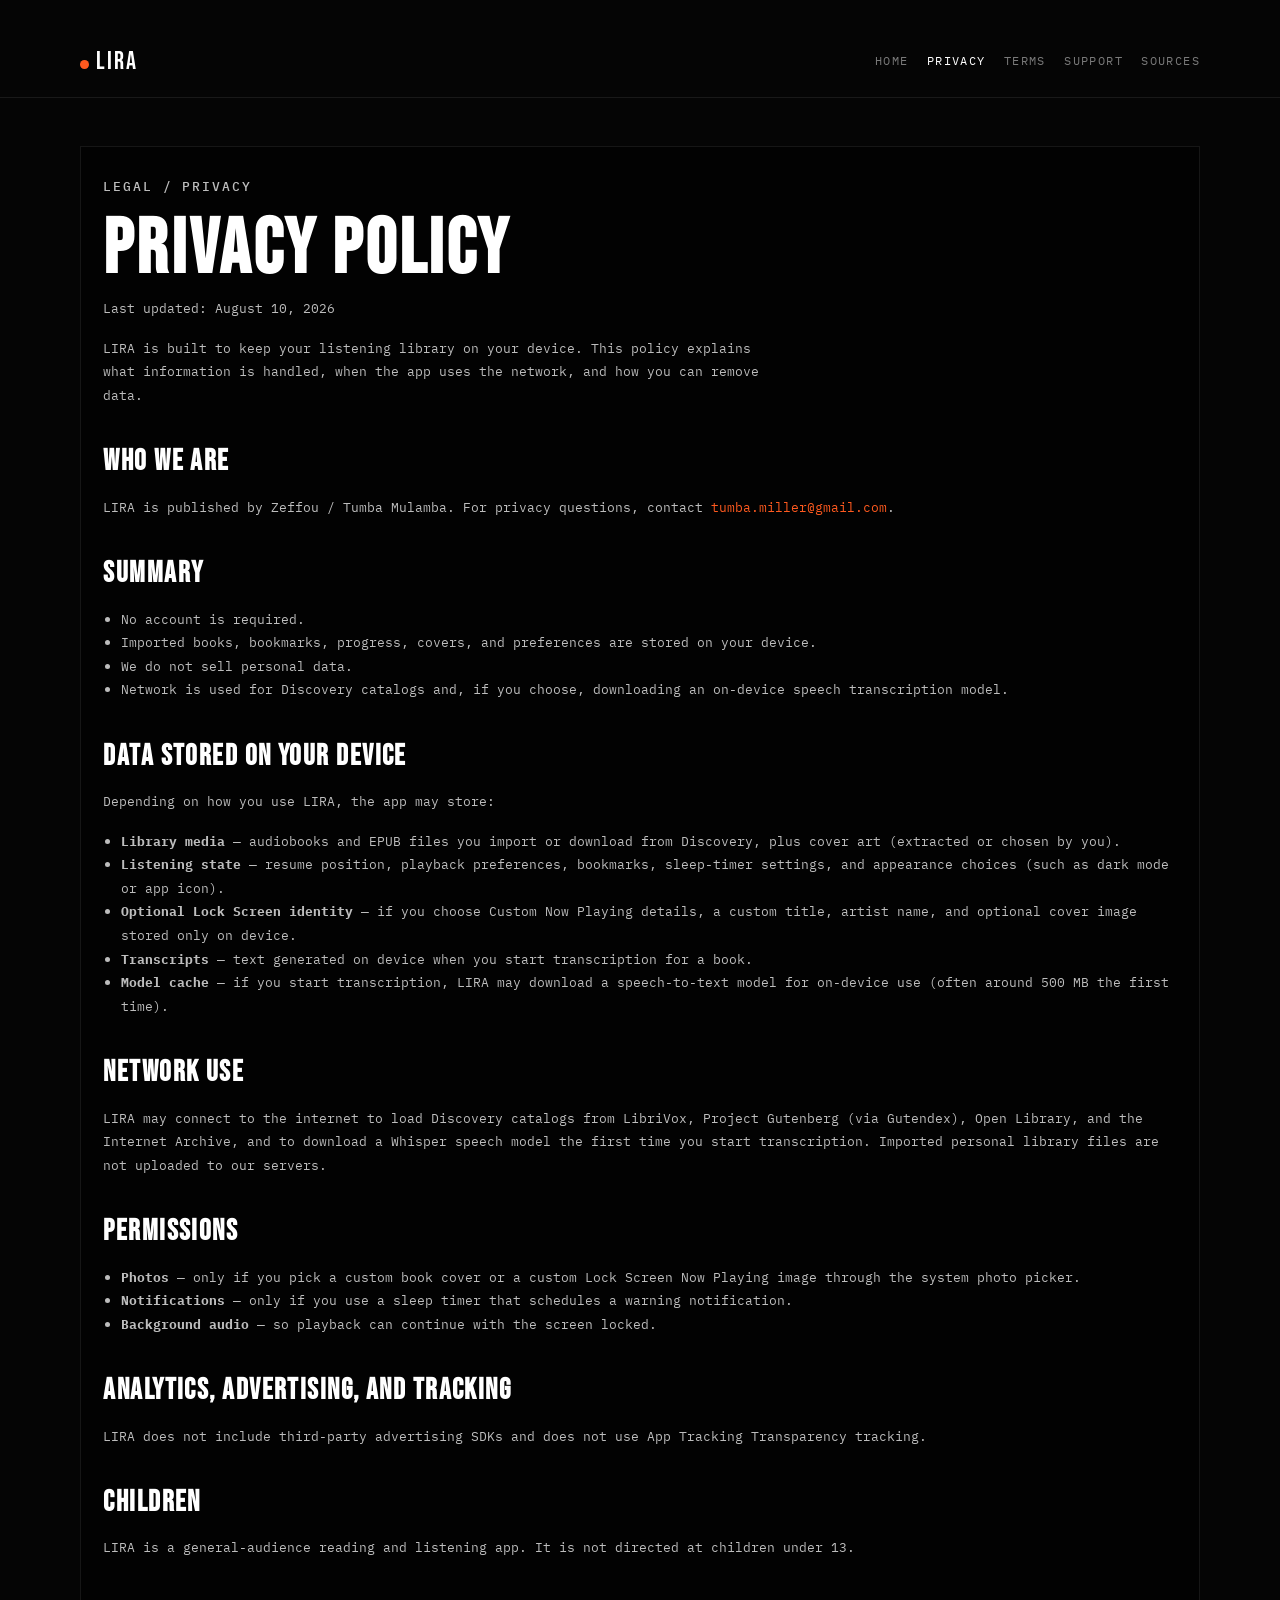
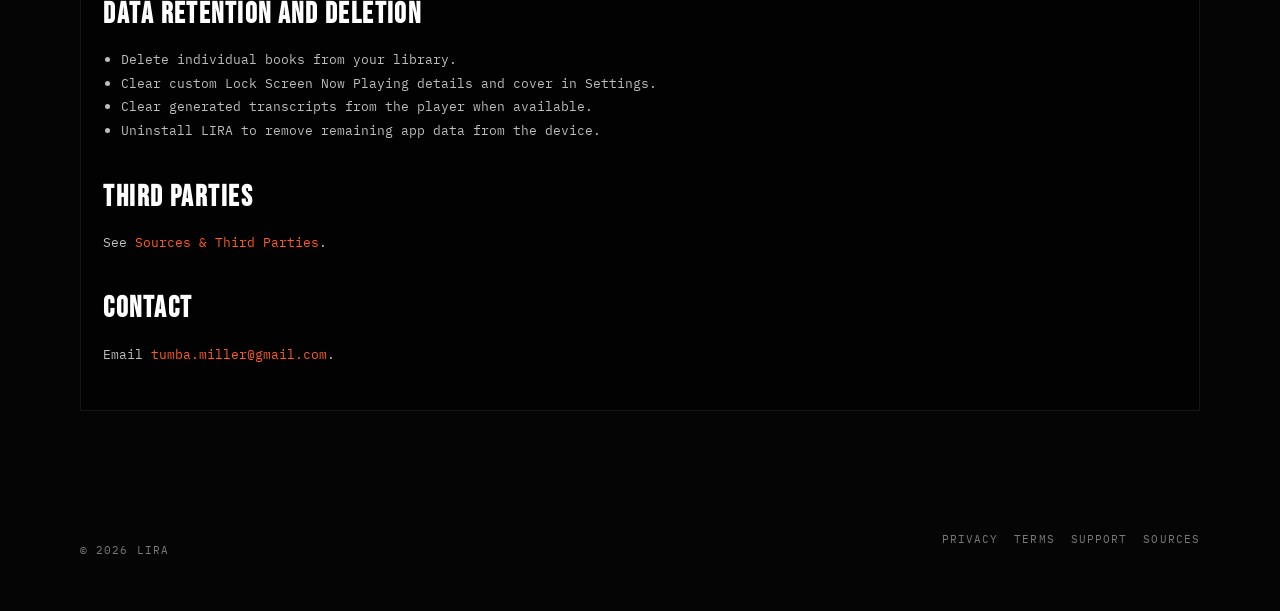
==== commit 60db055e: "Align legal pages with what LIRA actually does. Privacy and support no longer mention a profile; the" ====
--- a/privacy.html
+++ b/privacy.html
@@ -13,14 +13,6 @@
   <link rel="stylesheet" href="css/site.css">
 </head>
 <body>
-  <svg class="dot-pattern" aria-hidden="true">
-    <defs>
-      <pattern id="lira-dots" width="16" height="16" patternUnits="userSpaceOnUse" x="0" y="0">
-        <circle cx="1" cy="1" r="1" fill="currentColor" />
-      </pattern>
-    </defs>
-    <rect width="100%" height="100%" fill="url(#lira-dots)" />
-  </svg>
   <a class="skip-link" href="#main">Skip to content</a>
   <header class="site-header">
     <div class="shell site-header__inner">
@@ -39,7 +31,7 @@
     <article class="panel prose">
       <p class="label">Legal / Privacy</p>
       <h1 class="page-title">Privacy Policy</h1>
-      <p class="meta">Last updated: August 7, 2026</p>
+      <p class="meta">Last updated: August 10, 2026</p>
       <p class="page-lead">LIRA is built to keep your listening library on your device. This policy explains what information is handled, when the app uses the network, and how you can remove data.</p>
 
       <h2>Who we are</h2>
@@ -47,29 +39,29 @@
 
       <h2>Summary</h2>
       <ul>
-        <li>No account is required to use the core app.</li>
-        <li>Imported books, bookmarks, progress, and optional profile details are stored on your device.</li>
+        <li>No account is required.</li>
+        <li>Imported books, bookmarks, progress, covers, and preferences are stored on your device.</li>
         <li>We do not sell personal data.</li>
-        <li>Network is used when you browse Discovery content or when you choose to download an on-device speech transcription model.</li>
+        <li>Network is used for Discovery catalogs and, if you choose, downloading an on-device speech transcription model.</li>
       </ul>
 
       <h2>Data stored on your device</h2>
       <p>Depending on how you use LIRA, the app may store:</p>
       <ul>
-        <li><strong>Library media</strong> — audiobooks and EPUB files you import, plus cover art extracted from those files.</li>
-        <li><strong>Listening state</strong> — resume position, playback preferences, bookmarks, and sleep-timer settings.</li>
-        <li><strong>Optional profile</strong> — display name, email, and profile photo if you add them in Settings.</li>
+        <li><strong>Library media</strong> — audiobooks and EPUB files you import or download from Discovery, plus cover art (extracted or chosen by you).</li>
+        <li><strong>Listening state</strong> — resume position, playback preferences, bookmarks, sleep-timer settings, and appearance choices (such as dark mode or app icon).</li>
+        <li><strong>Optional Lock Screen identity</strong> — if you choose Custom Now Playing details, a custom title, artist name, and optional cover image stored only on device.</li>
         <li><strong>Transcripts</strong> — text generated on device when you start transcription for a book.</li>
-        <li><strong>Model cache</strong> — if you start transcription, LIRA may download a speech-to-text model for on-device use.</li>
+        <li><strong>Model cache</strong> — if you start transcription, LIRA may download a speech-to-text model for on-device use (often around 500&nbsp;MB the first time).</li>
       </ul>
 
       <h2>Network use</h2>
-      <p>LIRA may connect to the internet to load Discovery catalogs from LibriVox, Open Library, and the Internet Archive, and to download a Whisper speech model the first time you start transcription. Imported personal library files are not uploaded to our servers.</p>
+      <p>LIRA may connect to the internet to load Discovery catalogs from LibriVox, Project Gutenberg (via Gutendex), Open Library, and the Internet Archive, and to download a Whisper speech model the first time you start transcription. Imported personal library files are not uploaded to our servers.</p>
 
       <h2>Permissions</h2>
       <ul>
-        <li><strong>Photos</strong> — only if you choose a profile photo through the system photo picker.</li>
-        <li><strong>Notifications</strong> — only if you enable sleep-timer warnings.</li>
+        <li><strong>Photos</strong> — only if you pick a custom book cover or a custom Lock Screen Now Playing image through the system photo picker.</li>
+        <li><strong>Notifications</strong> — only if you use a sleep timer that schedules a warning notification.</li>
         <li><strong>Background audio</strong> — so playback can continue with the screen locked.</li>
       </ul>
 
@@ -82,7 +74,7 @@
       <h2>Data retention and deletion</h2>
       <ul>
         <li>Delete individual books from your library.</li>
-        <li>Edit or clear profile name, email, and photo in Settings.</li>
+        <li>Clear custom Lock Screen Now Playing details and cover in Settings.</li>
         <li>Clear generated transcripts from the player when available.</li>
         <li>Uninstall LIRA to remove remaining app data from the device.</li>
       </ul>
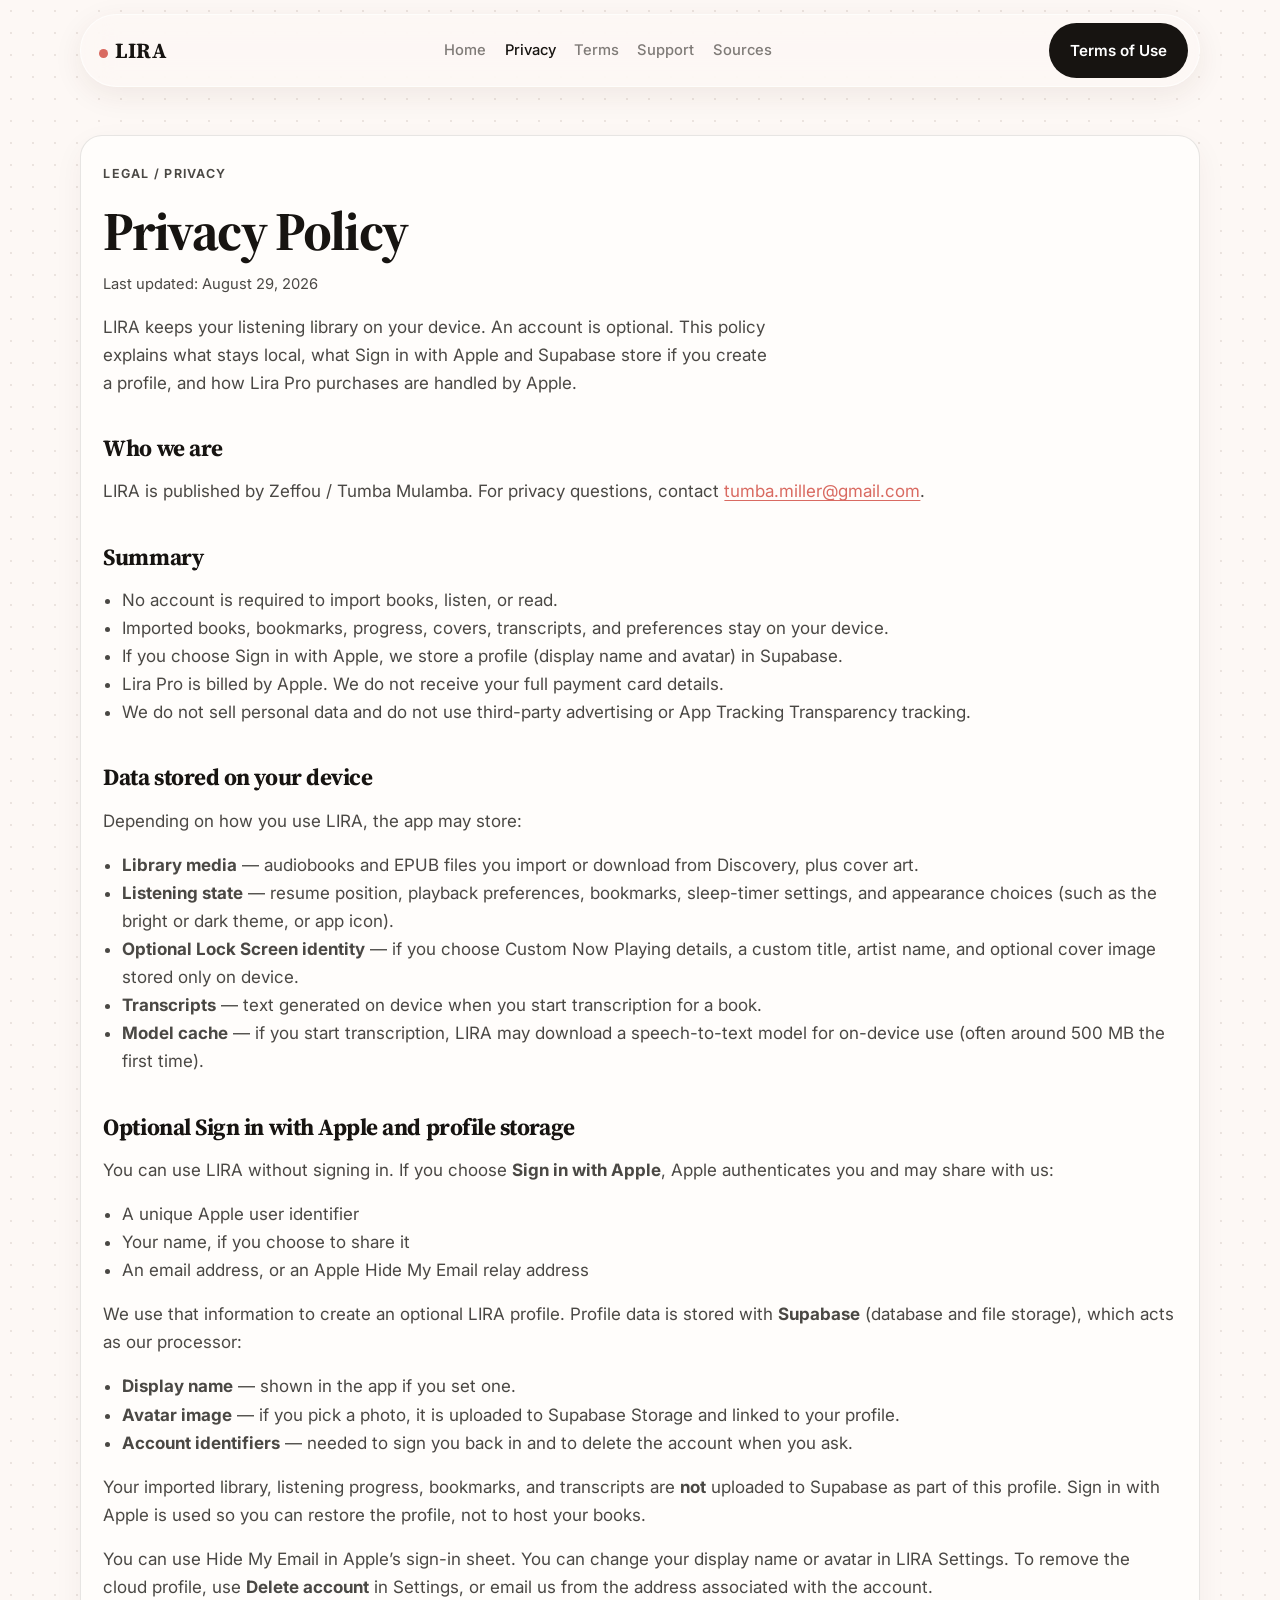
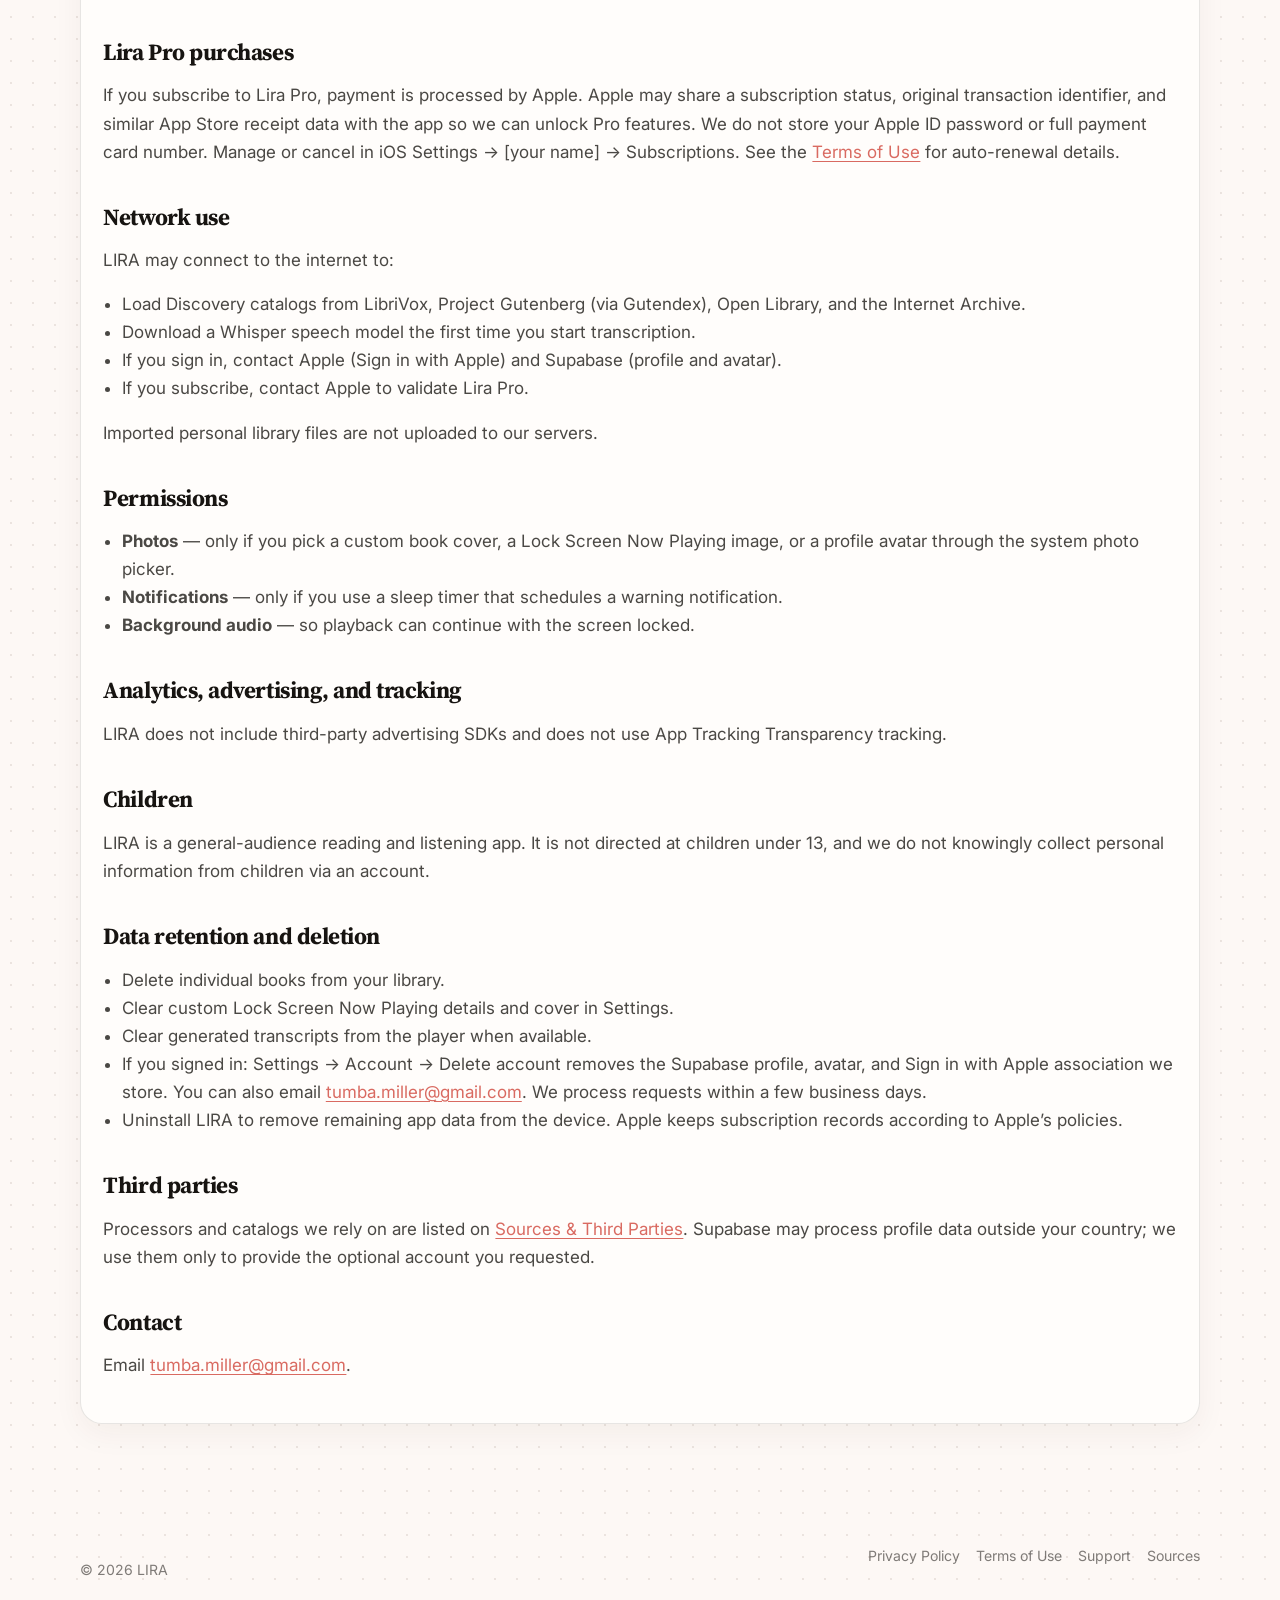
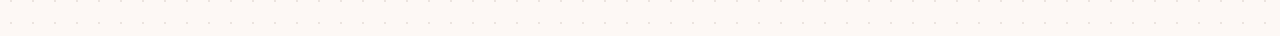
==== commit 53549c36: "Redesign LIRA site in the app’s bright theme for App Review. Add Lira Pro monthly/yearly terms, Sign" ====
--- a/privacy.html
+++ b/privacy.html
@@ -4,18 +4,18 @@
   <meta charset="UTF-8">
   <meta name="viewport" content="width=device-width, initial-scale=1">
   <title>Privacy Policy | LIRA</title>
-  <meta name="description" content="Privacy Policy for LIRA. Learn what data stays on your device, when network is used, and how to delete your information.">
+  <meta name="description" content="Privacy Policy for LIRA, including on-device library data, optional Sign in with Apple, profile and avatar storage in Supabase, and Lira Pro.">
   <link rel="canonical" href="https://zeffou.github.io/lira-web/privacy.html">
-  <meta name="theme-color" content="#050505">
+  <meta name="theme-color" content="#fdf8f5">
   <link rel="preconnect" href="https://fonts.googleapis.com">
   <link rel="preconnect" href="https://fonts.gstatic.com" crossorigin>
-  <link href="https://fonts.googleapis.com/css2?family=Bebas+Neue&family=IBM+Plex+Mono:wght@400;500&family=IBM+Plex+Sans:wght@400;500;600&display=swap" rel="stylesheet">
+  <link href="https://fonts.googleapis.com/css2?family=Inter:wght@400;500;600;700&family=Source+Serif+4:ital,wght@0,600;0,700;1,600;1,700&display=swap" rel="stylesheet">
   <link rel="stylesheet" href="css/site.css">
 </head>
 <body>
   <a class="skip-link" href="#main">Skip to content</a>
   <header class="site-header">
-    <div class="shell site-header__inner">
+    <div class="site-header__inner">
       <a class="logo" href="index.html"><span class="logo__mark"></span>LIRA</a>
       <nav class="site-nav" aria-label="Primary">
         <a href="index.html">Home</a>
@@ -24,43 +24,81 @@
         <a href="support.html">Support</a>
         <a href="sources.html">Sources</a>
       </nav>
+      <a class="btn btn--fill header-cta" href="terms.html">Terms of Use</a>
+      <button class="nav-toggle" type="button" aria-expanded="false" aria-controls="mobile-nav" aria-label="Open menu">
+        <span></span><span></span><span></span>
+      </button>
     </div>
+    <nav class="mobile-nav" id="mobile-nav" aria-label="Mobile">
+      <a href="index.html">Home</a>
+      <a href="privacy.html" aria-current="page">Privacy Policy</a>
+      <a href="terms.html">Terms of Use</a>
+      <a href="support.html">Support</a>
+      <a href="sources.html">Sources</a>
+    </nav>
   </header>
 
   <main id="main" class="shell page">
     <article class="panel prose">
       <p class="label">Legal / Privacy</p>
       <h1 class="page-title">Privacy Policy</h1>
-      <p class="meta">Last updated: August 10, 2026</p>
-      <p class="page-lead">LIRA is built to keep your listening library on your device. This policy explains what information is handled, when the app uses the network, and how you can remove data.</p>
+      <p class="meta">Last updated: August 29, 2026</p>
+      <p class="page-lead">LIRA keeps your listening library on your device. An account is optional. This policy explains what stays local, what Sign in with Apple and Supabase store if you create a profile, and how Lira Pro purchases are handled by Apple.</p>
 
       <h2>Who we are</h2>
       <p>LIRA is published by Zeffou / Tumba Mulamba. For privacy questions, contact <a href="mailto:tumba.miller@gmail.com">tumba.miller@gmail.com</a>.</p>
 
       <h2>Summary</h2>
       <ul>
-        <li>No account is required.</li>
-        <li>Imported books, bookmarks, progress, covers, and preferences are stored on your device.</li>
-        <li>We do not sell personal data.</li>
-        <li>Network is used for Discovery catalogs and, if you choose, downloading an on-device speech transcription model.</li>
+        <li>No account is required to import books, listen, or read.</li>
+        <li>Imported books, bookmarks, progress, covers, transcripts, and preferences stay on your device.</li>
+        <li>If you choose Sign in with Apple, we store a profile (display name and avatar) in Supabase.</li>
+        <li>Lira Pro is billed by Apple. We do not receive your full payment card details.</li>
+        <li>We do not sell personal data and do not use third-party advertising or App Tracking Transparency tracking.</li>
       </ul>
 
       <h2>Data stored on your device</h2>
       <p>Depending on how you use LIRA, the app may store:</p>
       <ul>
-        <li><strong>Library media</strong> — audiobooks and EPUB files you import or download from Discovery, plus cover art (extracted or chosen by you).</li>
-        <li><strong>Listening state</strong> — resume position, playback preferences, bookmarks, sleep-timer settings, and appearance choices (such as dark mode or app icon).</li>
+        <li><strong>Library media</strong> — audiobooks and EPUB files you import or download from Discovery, plus cover art.</li>
+        <li><strong>Listening state</strong> — resume position, playback preferences, bookmarks, sleep-timer settings, and appearance choices (such as the bright or dark theme, or app icon).</li>
         <li><strong>Optional Lock Screen identity</strong> — if you choose Custom Now Playing details, a custom title, artist name, and optional cover image stored only on device.</li>
         <li><strong>Transcripts</strong> — text generated on device when you start transcription for a book.</li>
         <li><strong>Model cache</strong> — if you start transcription, LIRA may download a speech-to-text model for on-device use (often around 500&nbsp;MB the first time).</li>
       </ul>
 
+      <h2>Optional Sign in with Apple and profile storage</h2>
+      <p>You can use LIRA without signing in. If you choose <strong>Sign in with Apple</strong>, Apple authenticates you and may share with us:</p>
+      <ul>
+        <li>A unique Apple user identifier</li>
+        <li>Your name, if you choose to share it</li>
+        <li>An email address, or an Apple Hide My Email relay address</li>
+      </ul>
+      <p>We use that information to create an optional LIRA profile. Profile data is stored with <strong>Supabase</strong> (database and file storage), which acts as our processor:</p>
+      <ul>
+        <li><strong>Display name</strong> — shown in the app if you set one.</li>
+        <li><strong>Avatar image</strong> — if you pick a photo, it is uploaded to Supabase Storage and linked to your profile.</li>
+        <li><strong>Account identifiers</strong> — needed to sign you back in and to delete the account when you ask.</li>
+      </ul>
+      <p>Your imported library, listening progress, bookmarks, and transcripts are <strong>not</strong> uploaded to Supabase as part of this profile. Sign in with Apple is used so you can restore the profile, not to host your books.</p>
+      <p>You can use Hide My Email in Apple’s sign-in sheet. You can change your display name or avatar in LIRA Settings. To remove the cloud profile, use <strong>Delete account</strong> in Settings, or email us from the address associated with the account.</p>
+
+      <h2>Lira Pro purchases</h2>
+      <p>If you subscribe to Lira Pro, payment is processed by Apple. Apple may share a subscription status, original transaction identifier, and similar App Store receipt data with the app so we can unlock Pro features. We do not store your Apple ID password or full payment card number. Manage or cancel in iOS Settings → [your name] → Subscriptions. See the <a href="terms.html">Terms of Use</a> for auto-renewal details.</p>
+
       <h2>Network use</h2>
-      <p>LIRA may connect to the internet to load Discovery catalogs from LibriVox, Project Gutenberg (via Gutendex), Open Library, and the Internet Archive, and to download a Whisper speech model the first time you start transcription. Imported personal library files are not uploaded to our servers.</p>
+      <p>LIRA may connect to the internet to:</p>
+      <ul>
+        <li>Load Discovery catalogs from LibriVox, Project Gutenberg (via Gutendex), Open Library, and the Internet Archive.</li>
+        <li>Download a Whisper speech model the first time you start transcription.</li>
+        <li>If you sign in, contact Apple (Sign in with Apple) and Supabase (profile and avatar).</li>
+        <li>If you subscribe, contact Apple to validate Lira Pro.</li>
+      </ul>
+      <p>Imported personal library files are not uploaded to our servers.</p>
 
       <h2>Permissions</h2>
       <ul>
-        <li><strong>Photos</strong> — only if you pick a custom book cover or a custom Lock Screen Now Playing image through the system photo picker.</li>
+        <li><strong>Photos</strong> — only if you pick a custom book cover, a Lock Screen Now Playing image, or a profile avatar through the system photo picker.</li>
         <li><strong>Notifications</strong> — only if you use a sleep timer that schedules a warning notification.</li>
         <li><strong>Background audio</strong> — so playback can continue with the screen locked.</li>
       </ul>
@@ -69,18 +107,19 @@
       <p>LIRA does not include third-party advertising SDKs and does not use App Tracking Transparency tracking.</p>
 
       <h2>Children</h2>
-      <p>LIRA is a general-audience reading and listening app. It is not directed at children under 13.</p>
+      <p>LIRA is a general-audience reading and listening app. It is not directed at children under 13, and we do not knowingly collect personal information from children via an account.</p>
 
       <h2>Data retention and deletion</h2>
       <ul>
         <li>Delete individual books from your library.</li>
         <li>Clear custom Lock Screen Now Playing details and cover in Settings.</li>
         <li>Clear generated transcripts from the player when available.</li>
-        <li>Uninstall LIRA to remove remaining app data from the device.</li>
+        <li>If you signed in: Settings → Account → Delete account removes the Supabase profile, avatar, and Sign in with Apple association we store. You can also email <a href="mailto:tumba.miller@gmail.com">tumba.miller@gmail.com</a>. We process requests within a few business days.</li>
+        <li>Uninstall LIRA to remove remaining app data from the device. Apple keeps subscription records according to Apple’s policies.</li>
       </ul>
 
       <h2>Third parties</h2>
-      <p>See <a href="sources.html">Sources &amp; Third Parties</a>.</p>
+      <p>Processors and catalogs we rely on are listed on <a href="sources.html">Sources &amp; Third Parties</a>. Supabase may process profile data outside your country; we use them only to provide the optional account you requested.</p>
 
       <h2>Contact</h2>
       <p>Email <a href="mailto:tumba.miller@gmail.com">tumba.miller@gmail.com</a>.</p>
@@ -91,13 +130,13 @@
     <div class="shell site-footer__bottom" style="border-top:0;padding-top:0">
       <p>© <span id="y"></span> LIRA</p>
       <div class="footer-links">
-        <a href="privacy.html">Privacy</a>
-        <a href="terms.html">Terms</a>
+        <a href="privacy.html">Privacy Policy</a>
+        <a href="terms.html">Terms of Use</a>
         <a href="support.html">Support</a>
         <a href="sources.html">Sources</a>
       </div>
     </div>
   </footer>
-  <script>document.getElementById("y").textContent = new Date().getFullYear();</script>
+  <script src="js/site.js"></script>
 </body>
 </html>
--- a/css/site.css
+++ b/css/site.css
@@ -1,16 +1,21 @@
 :root {
-  --bg: #050505;
-  --bg-elevated: #0c0c0c;
-  --ink: #ffffff;
-  --muted: #7a7a7a;
-  --faint: #3a3a3a;
-  --line: rgba(255, 255, 255, 0.08);
-  --accent: #ff5a1f;
-  --accent-soft: rgba(255, 90, 31, 0.16);
+  --cream: #fdf8f5;
+  --cream-deep: #f4ebe3;
+  --paper: #fffdfb;
+  --coral: #d96a61;
+  --coral-deep: #c2554d;
+  --coral-soft: #f2c7c3;
+  --mustard: #f5c518;
+  --ink: #171411;
+  --muted: rgba(23, 20, 17, 0.55);
+  --faint: rgba(23, 20, 17, 0.38);
+  --line: rgba(23, 20, 17, 0.1);
+  --shadow: 0 18px 50px rgba(80, 42, 28, 0.1);
+  --radius: 22px;
+  --radius-lg: 32px;
   --max: 1120px;
-  --font: "IBM Plex Sans", system-ui, sans-serif;
-  --display: "Bebas Neue", Impact, sans-serif;
-  --mono: "IBM Plex Mono", ui-monospace, monospace;
+  --font: "Inter", system-ui, -apple-system, sans-serif;
+  --display: "Source Serif 4", Georgia, "Times New Roman", serif;
 }
 
 *,
@@ -23,36 +28,29 @@
   scroll-behavior: smooth;
 }
 
+@media (prefers-reduced-motion: reduce) {
+  html {
+    scroll-behavior: auto;
+  }
+
+  *,
+  *::before,
+  *::after {
+    animation: none !important;
+    transition: none !important;
+  }
+}
+
 body {
   margin: 0;
   min-height: 100dvh;
   color: var(--ink);
   font-family: var(--font);
-  font-size: 1rem;
-  line-height: 1.6;
-  background-color: var(--bg);
-  position: relative;
-}
-
-/* Magic UI–style DotPattern (SVG pattern, 16×16 / cr=1) */
-.dot-pattern {
-  pointer-events: none;
-  position: fixed;
-  inset: 0;
-  z-index: 0;
-  width: 100%;
-  height: 100%;
-  color: rgba(255, 255, 255, 0.18);
-  /* Keep dots below the sticky header band */
-  top: 4.25rem;
-  height: calc(100% - 4.25rem);
-  mask-image: radial-gradient(ellipse 70% 60% at 50% 18%, #000 35%, transparent 80%);
-  -webkit-mask-image: radial-gradient(ellipse 70% 60% at 50% 18%, #000 35%, transparent 80%);
-}
-
-body > *:not(.dot-pattern) {
-  position: relative;
-  z-index: 1;
+  font-size: 1.0625rem;
+  line-height: 1.65;
+  background-color: var(--cream);
+  background-image: radial-gradient(rgba(80, 42, 28, 0.1) 1px, transparent 1px);
+  background-size: 22px 22px;
 }
 
 img {
@@ -61,12 +59,13 @@
 }
 
 a {
-  color: var(--accent);
-  text-decoration: none;
+  color: var(--coral);
+  text-decoration-thickness: 1px;
+  text-underline-offset: 0.18em;
 }
 
 a:hover {
-  color: #ff7a4a;
+  color: var(--coral-deep);
 }
 
 .skip-link {
@@ -74,9 +73,10 @@
   left: -9999px;
   top: 0;
   z-index: 100;
-  background: var(--accent);
-  color: #000;
+  background: var(--ink);
+  color: #fff;
   padding: 0.75rem 1rem;
+  border-radius: 999px;
 }
 
 .skip-link:focus {
@@ -90,29 +90,25 @@
 }
 
 .label {
-  margin: 0 0 0.85rem;
-  color: var(--accent);
-  font-family: var(--mono);
-  font-size: 0.72rem;
-  font-weight: 500;
-  letter-spacing: 0.14em;
+  margin: 0 0 0.7rem;
+  color: var(--coral);
+  font-size: 0.78rem;
+  font-weight: 650;
+  letter-spacing: 0.1em;
   text-transform: uppercase;
 }
 
 .display {
   margin: 0;
   font-family: var(--display);
-  font-weight: 400;
-  letter-spacing: 0.04em;
-  line-height: 0.92;
-  text-transform: uppercase;
+  font-weight: 700;
+  letter-spacing: -0.03em;
+  line-height: 1.12;
 }
 
 .mark {
-  display: inline-block;
-  padding: 0.08em 0.12em 0.02em;
-  background: var(--accent);
-  color: #fff;
+  font-style: italic;
+  color: var(--coral);
 }
 
 /* Header */
@@ -120,17 +116,8 @@
   position: sticky;
   top: 0;
   z-index: 40;
-  border-bottom: 1px solid var(--line);
-  background: var(--bg);
-  isolation: isolate;
-}
-
-.site-header::before {
-  content: "";
-  position: absolute;
-  inset: 0;
-  z-index: -1;
-  background: var(--bg);
+  padding: 0.85rem 1rem 0;
+  background: transparent;
 }
 
 .site-header__inner {
@@ -138,7 +125,15 @@
   align-items: center;
   justify-content: space-between;
   gap: 1rem;
-  padding: 1rem 0;
+  width: min(100%, var(--max));
+  margin-inline: auto;
+  padding: 0.55rem 0.7rem 0.55rem 1.15rem;
+  border: 1px solid rgba(255, 255, 255, 0.65);
+  border-radius: 999px;
+  background: rgba(253, 248, 245, 0.78);
+  box-shadow: 0 8px 30px rgba(80, 42, 28, 0.08);
+  backdrop-filter: blur(16px) saturate(160%);
+  -webkit-backdrop-filter: blur(16px) saturate(160%);
 }
 
 .logo {
@@ -146,31 +141,35 @@
   align-items: baseline;
   gap: 0.45rem;
   color: var(--ink);
+  text-decoration: none;
   font-family: var(--display);
-  font-size: 1.55rem;
-  letter-spacing: 0.08em;
+  font-size: 1.35rem;
+  font-weight: 700;
+  letter-spacing: 0.02em;
+}
+
+.logo:hover {
+  color: var(--ink);
 }
 
 .logo__mark {
   width: 0.55rem;
   height: 0.55rem;
   border-radius: 50%;
-  background: var(--accent);
+  background: var(--coral);
 }
 
 .site-nav {
-  display: flex;
+  display: none;
   flex-wrap: wrap;
-  gap: 0.35rem 1.15rem;
-  justify-content: flex-end;
+  gap: 0.2rem 1.15rem;
 }
 
 .site-nav a {
   color: var(--muted);
-  font-family: var(--mono);
-  font-size: 0.72rem;
-  letter-spacing: 0.12em;
-  text-transform: uppercase;
+  text-decoration: none;
+  font-size: 0.92rem;
+  font-weight: 500;
 }
 
 .site-nav a:hover,
@@ -182,137 +181,215 @@
   display: none;
 }
 
-@media (min-width: 900px) {
+.nav-toggle {
+  width: 44px;
+  height: 44px;
+  border: 0;
+  background: transparent;
+  border-radius: 999px;
+  cursor: pointer;
+}
+
+.nav-toggle span {
+  display: block;
+  width: 18px;
+  height: 2px;
+  margin: 5px auto;
+  background: var(--ink);
+  border-radius: 2px;
+}
+
+.mobile-nav {
+  display: none;
+  position: absolute;
+  left: 1rem;
+  right: 1rem;
+  top: 4.6rem;
+  padding: 0.75rem 1.25rem 1.25rem;
+  border: 1px solid var(--line);
+  border-radius: var(--radius);
+  background: rgba(253, 248, 245, 0.96);
+  box-shadow: var(--shadow);
+}
+
+.mobile-nav.is-open {
+  display: flex;
+  flex-direction: column;
+  gap: 0.15rem;
+}
+
+.mobile-nav a {
+  padding: 0.7rem 0;
+  color: var(--ink);
+  text-decoration: none;
+  border-bottom: 1px solid var(--line);
+  font-weight: 500;
+}
+
+.mobile-nav a.btn {
+  margin-top: 0.75rem;
+  border-bottom: 0;
+  color: #fff;
+}
+
+@media (min-width: 880px) {
+  .site-nav,
   .header-cta {
-    display: inline-flex;
-  }
-}
-
-/* Buttons */
+    display: flex;
+  }
+
+  .nav-toggle,
+  .mobile-nav {
+    display: none !important;
+  }
+}
+
+/* Buttons — black pills like the app */
 .btn {
   display: inline-flex;
   align-items: center;
   justify-content: center;
-  gap: 0.55rem;
-  padding: 0.85rem 1.15rem;
-  border: 1px solid var(--ink);
+  gap: 0.5rem;
+  padding: 0.85rem 1.25rem;
+  border: 1px solid transparent;
+  border-radius: 999px;
   color: var(--ink);
   background: transparent;
-  font-family: var(--mono);
-  font-size: 0.72rem;
-  font-weight: 500;
-  letter-spacing: 0.12em;
-  text-transform: uppercase;
-  transition: background 0.15s ease, color 0.15s ease, border-color 0.15s ease;
+  font-family: var(--font);
+  font-size: 0.95rem;
+  font-weight: 600;
+  text-decoration: none;
+  transition: transform 0.15s ease, background 0.15s ease, color 0.15s ease;
 }
 
 .btn:hover {
+  color: var(--ink);
+}
+
+@media (prefers-reduced-motion: no-preference) {
+  .btn:hover {
+    transform: translateY(-1px);
+  }
+}
+
+.btn--fill {
   background: var(--ink);
-  color: #000;
-}
-
-.btn--fill {
-  background: var(--accent);
-  border-color: var(--accent);
   color: #fff;
 }
 
 .btn--fill:hover {
-  background: #ff7a4a;
-  border-color: #ff7a4a;
+  background: #2a2623;
+  color: #fff;
+}
+
+.btn--coral {
+  background: var(--coral);
+  color: #fff;
+}
+
+.btn--coral:hover {
+  background: var(--coral-deep);
   color: #fff;
 }
 
 .btn--ghost {
-  border-color: var(--faint);
-  color: var(--muted);
+  border-color: var(--line);
+  background: var(--paper);
+  color: var(--ink);
 }
 
 .btn--ghost:hover {
-  border-color: var(--ink);
-  background: transparent;
+  border-color: rgba(23, 20, 17, 0.22);
   color: var(--ink);
 }
 
 /* Hero */
 .hero {
-  padding: 4.5rem 0 3rem;
+  padding: 3.5rem 0 2.5rem;
   display: grid;
   gap: 2.5rem;
-  align-items: end;
+  align-items: center;
 }
 
 @media (min-width: 960px) {
   .hero {
-    grid-template-columns: 1.15fr 0.85fr;
+    grid-template-columns: 1.05fr 0.95fr;
     gap: 2rem;
     min-height: 78vh;
-    padding: 5.5rem 0 4rem;
+    padding: 4.5rem 0 3.5rem;
   }
 }
 
 .hero h1 {
-  font-size: clamp(4.2rem, 11vw, 7.5rem);
-  max-width: 10ch;
+  font-size: clamp(2.6rem, 7vw, 4.6rem);
+  max-width: 12ch;
 }
 
 .hero__lead {
-  margin: 1.35rem 0 0;
-  max-width: 28rem;
-  color: var(--muted);
-  font-family: var(--mono);
-  font-size: 0.86rem;
-  line-height: 1.7;
+  margin: 1.2rem 0 0;
+  max-width: 32rem;
+  color: var(--muted);
+  font-size: 1.08rem;
 }
 
 .hero__meta {
-  margin: 1.75rem 0 0;
+  margin: 1.5rem 0 0;
   display: flex;
   flex-wrap: wrap;
-  gap: 0.75rem 1.5rem;
-  color: var(--muted);
-  font-family: var(--mono);
-  font-size: 0.72rem;
-  letter-spacing: 0.08em;
-  text-transform: uppercase;
-}
-
-.hero__meta span {
+  gap: 0.55rem;
+}
+
+.chip {
   display: inline-flex;
   align-items: center;
-  gap: 0.45rem;
-}
-
-.hero__meta span::before {
+  gap: 0.4rem;
+  padding: 0.35rem 0.75rem;
+  border-radius: 999px;
+  background: var(--paper);
+  border: 1px solid var(--line);
+  color: var(--muted);
+  font-size: 0.78rem;
+  font-weight: 600;
+}
+
+.chip::before {
   content: "";
   width: 0.4rem;
   height: 0.4rem;
-  background: var(--accent);
+  border-radius: 50%;
+  background: var(--coral);
 }
 
 .hero__actions {
-  margin-top: 2rem;
+  margin-top: 1.75rem;
   display: flex;
   flex-wrap: wrap;
-  gap: 0.75rem;
-}
-
-.phone-stage {
+  gap: 0.7rem;
+}
+
+.hero-visual {
   position: relative;
   min-height: 28rem;
   display: grid;
   place-items: center;
 }
 
+.hero-blob {
+  position: absolute;
+  width: min(92%, 420px);
+  opacity: 0.95;
+  z-index: 0;
+}
+
 .phone {
   width: min(100%, 240px);
   border: 1px solid var(--line);
-  background: #000;
+  background: var(--paper);
   overflow: hidden;
   position: relative;
   z-index: 2;
-  box-shadow: 0 30px 80px rgba(0, 0, 0, 0.55);
-  border-radius: 1.35rem;
+  box-shadow: var(--shadow);
+  border-radius: 1.6rem;
 }
 
 .phone img {
@@ -320,40 +397,16 @@
   aspect-ratio: 9 / 19.5;
   object-fit: contain;
   object-position: top center;
-  background: #0a0a0a;
-}
-
-.phone--back {
-  position: absolute;
-  width: min(68%, 200px);
-  right: 4%;
-  top: 8%;
-  transform: rotate(7deg);
-  z-index: 1;
-  opacity: 0.72;
-  border-color: rgba(255, 90, 31, 0.35);
-}
-
-.phone--front {
-  transform: translate(-10%, 6%) rotate(-2deg);
-  outline: 1px solid rgba(255, 90, 31, 0.55);
-  outline-offset: 8px;
-}
-
-@media (max-width: 959px) {
-  .phone--back {
-    display: none;
-  }
-
-  .phone--front {
-    transform: none;
-    outline-offset: 6px;
-  }
+  background: var(--cream);
 }
 
 /* Sections */
 .section {
-  padding: 4.5rem 0;
+  padding: 4.25rem 0;
+}
+
+.section--paper {
+  background: linear-gradient(180deg, transparent, rgba(255, 253, 251, 0.7) 12%, rgba(255, 253, 251, 0.7) 88%, transparent);
 }
 
 .section__head {
@@ -375,270 +428,289 @@
 }
 
 .section__head h2 {
-  font-size: clamp(3rem, 7vw, 5rem);
+  font-size: clamp(2.1rem, 5vw, 3.4rem);
 }
 
 .section__head > p {
   margin: 0;
   color: var(--muted);
-  font-family: var(--mono);
-  font-size: 0.82rem;
-  line-height: 1.7;
   max-width: 28rem;
 }
 
-/* Feature tabs — square cards, orange active */
-.feature-tabs {
+.onboard-grid,
+.feature-grid,
+.plan-grid,
+.account-grid {
   display: grid;
   gap: 1rem;
 }
 
+@media (min-width: 800px) {
+  .onboard-grid {
+    grid-template-columns: repeat(3, 1fr);
+  }
+
+  .plan-grid {
+    grid-template-columns: repeat(2, 1fr);
+  }
+
+  .account-grid {
+    grid-template-columns: 0.9fr 1.1fr;
+    align-items: center;
+  }
+}
+
 @media (min-width: 880px) {
-  .feature-tabs {
+  .feature-grid {
     grid-template-columns: repeat(2, 1fr);
   }
 }
 
-.feature-item {
+.onboard-card,
+.feature-card,
+.plan-card,
+.panel {
+  background: var(--paper);
+  border: 1px solid var(--line);
+  border-radius: var(--radius);
+  box-shadow: 0 10px 30px rgba(80, 42, 28, 0.05);
+}
+
+.onboard-card {
+  overflow: hidden;
+  padding: 0 0 1.35rem;
+}
+
+.onboard-card img {
+  width: 100%;
+  aspect-ratio: 5 / 4;
+  object-fit: cover;
+  background: var(--cream-deep);
+}
+
+.onboard-card .onboard-card__body {
+  padding: 1.15rem 1.25rem 0.25rem;
+}
+
+.onboard-card .kicker {
+  margin: 0 0 0.35rem;
+  color: var(--faint);
+  font-size: 0.75rem;
+  font-weight: 650;
+  letter-spacing: 0.1em;
+  text-transform: uppercase;
+}
+
+.onboard-card h3,
+.feature-card h3,
+.plan-card h3 {
+  margin: 0 0 0.45rem;
+  font-family: var(--display);
+  font-size: 1.55rem;
+  font-weight: 700;
+  letter-spacing: -0.02em;
+}
+
+.onboard-card p,
+.feature-card p,
+.plan-card p {
+  margin: 0;
+  color: var(--muted);
+  font-size: 0.98rem;
+}
+
+.feature-card {
+  padding: 1.4rem 1.4rem 1.55rem;
+}
+
+.feature-card .kicker {
+  margin: 0 0 0.55rem;
+  color: var(--coral);
+  font-size: 0.75rem;
+  font-weight: 650;
+  letter-spacing: 0.1em;
+  text-transform: uppercase;
+}
+
+.plan-card {
+  padding: 1.6rem 1.5rem 1.7rem;
   position: relative;
-  display: block;
+}
+
+.plan-card--yearly {
+  border-color: rgba(217, 106, 97, 0.35);
+  box-shadow: 0 16px 40px rgba(217, 106, 97, 0.12);
+}
+
+.plan-badge {
+  display: inline-flex;
+  margin-bottom: 0.85rem;
+  padding: 0.28rem 0.7rem;
+  border-radius: 999px;
+  background: var(--mustard);
+  color: var(--ink);
+  font-size: 0.72rem;
+  font-weight: 700;
+  letter-spacing: 0.06em;
+  text-transform: uppercase;
+}
+
+.plan-card .price {
+  margin: 0.35rem 0 0.85rem;
+  font-family: var(--display);
+  font-size: 2.2rem;
+  letter-spacing: -0.03em;
+}
+
+.plan-card .price span {
+  font-family: var(--font);
+  font-size: 1rem;
+  color: var(--muted);
+  font-weight: 500;
+}
+
+.plan-card ul {
+  margin: 1rem 0 0;
+  padding-left: 1.1rem;
+  color: var(--muted);
+}
+
+.plan-card li + li {
+  margin-top: 0.4rem;
+}
+
+.section-illu {
+  width: min(100%, 280px);
+  margin: 0 auto 1.5rem;
+  border-radius: var(--radius-lg);
+  background: var(--cream-deep);
+}
+
+.renew-note {
+  margin-top: 1.5rem;
+  padding: 1.2rem 1.3rem;
+  border-radius: var(--radius);
+  background: var(--cream-deep);
+  color: var(--muted);
+  font-size: 0.95rem;
+}
+
+.renew-note strong {
+  color: var(--ink);
+}
+
+.account-copy {
+  padding: 0.5rem 0;
+}
+
+.account-copy h2 {
+  font-size: clamp(2rem, 4.5vw, 3rem);
+}
+
+.account-copy p {
+  color: var(--muted);
+  max-width: 36rem;
+}
+
+.account-copy img {
   width: 100%;
-  text-align: left;
-  padding: 1.35rem 1.35rem 1.6rem;
-  border: 1px solid var(--line);
-  background: rgba(12, 12, 12, 0.92);
-  color: inherit;
-  cursor: pointer;
-  font: inherit;
-  border-radius: 0;
-  transition:
-    border-color 0.2s ease,
-    box-shadow 0.2s ease,
-    color 0.2s ease;
-}
-
-.feature-item:hover,
-.feature-item:focus-visible {
-  border-color: rgba(255, 90, 31, 0.55);
-  outline: none;
-}
-
-.feature-item:hover h3,
-.feature-item:focus-visible h3 {
-  color: var(--accent);
-}
-
-.feature-item:hover .feature-item__rule,
-.feature-item:focus-visible .feature-item__rule {
-  border-color: var(--accent);
-}
-
-.feature-item.is-active {
-  border-color: var(--accent);
-  box-shadow:
-    0 0 0 1px rgba(255, 90, 31, 0.35),
-    0 0 24px rgba(255, 90, 31, 0.12);
-}
-
-.feature-item.is-active h3 {
-  color: var(--accent);
-}
-
-.feature-item.is-active .feature-item__rule {
-  border-color: var(--accent);
-}
-
-.feature-item.is-active .kicker:not(.kicker--dim) {
-  color: var(--accent);
-}
-
-.feature-item__meta {
+  border-radius: var(--radius-lg);
+  background: var(--cream-deep);
+}
+
+.legal-callout {
   display: flex;
+  flex-wrap: wrap;
+  gap: 1rem;
+  align-items: center;
   justify-content: space-between;
-  gap: 1rem;
-  margin-bottom: 0.85rem;
-}
-
-.feature-item .kicker {
+  padding: 1.4rem 1.5rem;
+  border-radius: var(--radius);
+  background: var(--ink);
+  color: #fff;
+}
+
+.legal-callout p {
   margin: 0;
-  color: var(--muted);
-  font-family: var(--mono);
-  font-size: 0.68rem;
-  letter-spacing: 0.14em;
-  text-transform: uppercase;
-}
-
-.feature-item .kicker--dim {
-  color: var(--faint);
-}
-
-.feature-item h3 {
-  margin: 0 0 0.85rem;
-  font-family: var(--display);
-  font-size: 2rem;
-  letter-spacing: 0.04em;
-  text-transform: uppercase;
-  color: var(--ink);
-  transition: color 0.2s ease;
-}
-
-.feature-item__rule {
-  margin: 0 0 0.85rem;
-  border: 0;
-  border-top: 1px solid var(--line);
-  transition: border-color 0.2s ease;
-}
-
-.feature-item p {
-  margin: 0;
-  max-width: 34ch;
-  color: var(--muted);
-  font-family: var(--mono);
-  font-size: 0.8rem;
-  line-height: 1.7;
-}
-
-
-/* How it works — text signal cards, no images */
-.signal-grid {
-  display: grid;
-  gap: 1rem;
-}
-
-@media (min-width: 900px) {
-  .signal-grid {
-    grid-template-columns: repeat(3, 1fr);
-  }
-}
-
-.signal-card {
-  position: relative;
-  padding: 1.4rem 1.3rem 1.75rem;
-  border: 1px solid var(--line);
-  background: rgba(12, 12, 12, 0.92);
-  border-radius: 0;
-  cursor: pointer;
-  transition:
-    border-color 0.2s ease,
-    box-shadow 0.2s ease;
-}
-
-.signal-card:hover,
-.signal-card:focus-visible,
-.signal-card.is-active {
-  border-color: var(--accent);
-  outline: none;
-  box-shadow:
-    0 0 0 1px rgba(255, 90, 31, 0.3),
-    0 0 28px rgba(255, 90, 31, 0.1);
-}
-
-.signal-card:hover h3,
-.signal-card:focus-visible h3,
-.signal-card.is-active h3 {
-  color: var(--accent);
-}
-
-.signal-card:hover .signal-card__rule,
-.signal-card:focus-visible .signal-card__rule,
-.signal-card.is-active .signal-card__rule {
-  border-color: var(--accent);
-}
-
-.signal-card__meta {
+  max-width: 38rem;
+  color: rgba(255, 255, 255, 0.78);
+}
+
+.legal-callout h2 {
+  margin: 0 0 0.35rem;
+  color: #fff;
+  font-size: 1.55rem;
+}
+
+.legal-callout .btn--ghost {
+  background: transparent;
+  border-color: rgba(255, 255, 255, 0.28);
+  color: #fff;
+}
+
+.legal-callout .btn--ghost:hover {
+  background: rgba(255, 255, 255, 0.08);
+  color: #fff;
+}
+
+.legal-callout__actions {
   display: flex;
-  justify-content: space-between;
-  gap: 1rem;
-  margin-bottom: 1rem;
-  color: var(--muted);
-  font-family: var(--mono);
-  font-size: 0.68rem;
-  letter-spacing: 0.12em;
-  text-transform: uppercase;
-}
-
-.signal-card h3 {
-  margin: 0 0 0.9rem;
-  font-family: var(--display);
-  font-size: 2.1rem;
-  letter-spacing: 0.04em;
-  text-transform: uppercase;
-  transition: color 0.2s ease;
-}
-
-.signal-card__rule {
-  margin: 0 0 0.9rem;
-  border: 0;
-  border-top: 1px solid var(--line);
-  transition: border-color 0.2s ease;
-}
-
-.signal-card p {
-  margin: 0;
-  color: var(--muted);
-  font-family: var(--mono);
-  font-size: 0.78rem;
-  line-height: 1.7;
-}
-
-
-
-/* Legal */
+  flex-wrap: wrap;
+  gap: 0.6rem;
+}
+
+/* Legal pages */
 .page {
   padding: 3rem 0 4.5rem;
 }
 
 .panel {
-  border: 1px solid var(--line);
-  background: rgba(0, 0, 0, 0.55);
   padding: 1.75rem 1.4rem;
 }
 
 .page-title {
   font-family: var(--display);
-  font-size: clamp(3rem, 8vw, 4.8rem);
-  letter-spacing: 0.04em;
-  text-transform: uppercase;
-  line-height: 0.92;
-  margin: 0 0 0.75rem;
+  font-size: clamp(2.1rem, 6vw, 3.4rem);
+  letter-spacing: -0.03em;
+  line-height: 1.12;
+  margin: 0 0 0.65rem;
 }
 
 .page-lead,
 .meta {
   color: var(--muted);
-  font-family: var(--mono);
-  font-size: 0.82rem;
-  line-height: 1.7;
 }
 
 .meta {
-  margin: 0 0 1.25rem;
+  margin: 0 0 1.1rem;
+  font-size: 0.92rem;
 }
 
 .page-lead {
-  margin: 0 0 1.5rem;
+  margin: 0 0 1.4rem;
   max-width: 42rem;
 }
 
 .prose h2 {
   margin: 2rem 0 0.65rem;
   font-family: var(--display);
-  font-size: 1.8rem;
-  letter-spacing: 0.05em;
-  text-transform: uppercase;
+  font-size: 1.45rem;
+  letter-spacing: -0.02em;
+}
+
+.prose h3 {
+  margin: 1.4rem 0 0.4rem;
+  font-size: 1.05rem;
 }
 
 .prose p,
 .prose ul {
   margin: 0 0 1rem;
-  color: #bdbdbd;
-  font-family: var(--mono);
-  font-size: 0.84rem;
-  line-height: 1.75;
+  color: rgba(23, 20, 17, 0.78);
 }
 
 .prose ul {
-  padding-left: 1.1rem;
+  padding-left: 1.15rem;
 }
 
 .faq details {
@@ -653,17 +725,13 @@
 .faq summary {
   cursor: pointer;
   font-family: var(--display);
-  font-size: 1.45rem;
-  letter-spacing: 0.04em;
-  text-transform: uppercase;
+  font-size: 1.25rem;
+  letter-spacing: -0.02em;
 }
 
 .faq details p {
   margin: 0.75rem 0 0;
   color: var(--muted);
-  font-family: var(--mono);
-  font-size: 0.8rem;
-  line-height: 1.7;
 }
 
 .source-list {
@@ -685,19 +753,14 @@
   display: block;
   margin-bottom: 0.25rem;
   font-family: var(--display);
-  font-size: 1.5rem;
-  letter-spacing: 0.04em;
-  text-transform: uppercase;
+  font-size: 1.3rem;
 }
 
 .source-list span {
   color: var(--muted);
-  font-family: var(--mono);
-  font-size: 0.8rem;
-  line-height: 1.7;
-}
-
-/* Footer / colophon */
+}
+
+/* Footer */
 .site-footer {
   padding: 3rem 0 2.5rem;
 }
@@ -715,22 +778,24 @@
 }
 
 .colophon-grid h3 {
-  margin: 0 0 0.65rem;
-  color: var(--muted);
-  font-family: var(--mono);
-  font-size: 0.68rem;
-  letter-spacing: 0.14em;
+  margin: 0 0 0.55rem;
+  color: var(--muted);
+  font-size: 0.75rem;
+  letter-spacing: 0.1em;
   text-transform: uppercase;
-  font-weight: 500;
+  font-weight: 650;
 }
 
 .colophon-grid p,
 .colophon-grid a {
   margin: 0;
   color: var(--ink);
-  font-family: var(--mono);
-  font-size: 0.8rem;
-  line-height: 1.7;
+  font-size: 0.95rem;
+  text-decoration: none;
+}
+
+.colophon-grid a:hover {
+  color: var(--coral);
 }
 
 .site-footer__bottom {
@@ -741,14 +806,12 @@
   border-top: 1px solid var(--line);
   padding-top: 1.25rem;
   color: var(--muted);
-  font-family: var(--mono);
-  font-size: 0.68rem;
-  letter-spacing: 0.1em;
-  text-transform: uppercase;
+  font-size: 0.88rem;
 }
 
 .site-footer__bottom a {
   color: var(--muted);
+  text-decoration: none;
 }
 
 .site-footer__bottom a:hover {
@@ -760,14 +823,3 @@
   flex-wrap: wrap;
   gap: 0.75rem 1rem;
 }
-
-@media (max-width: 720px) {
-  .site-header__inner {
-    flex-direction: column;
-    align-items: flex-start;
-  }
-
-  .site-nav {
-    justify-content: flex-start;
-  }
-}
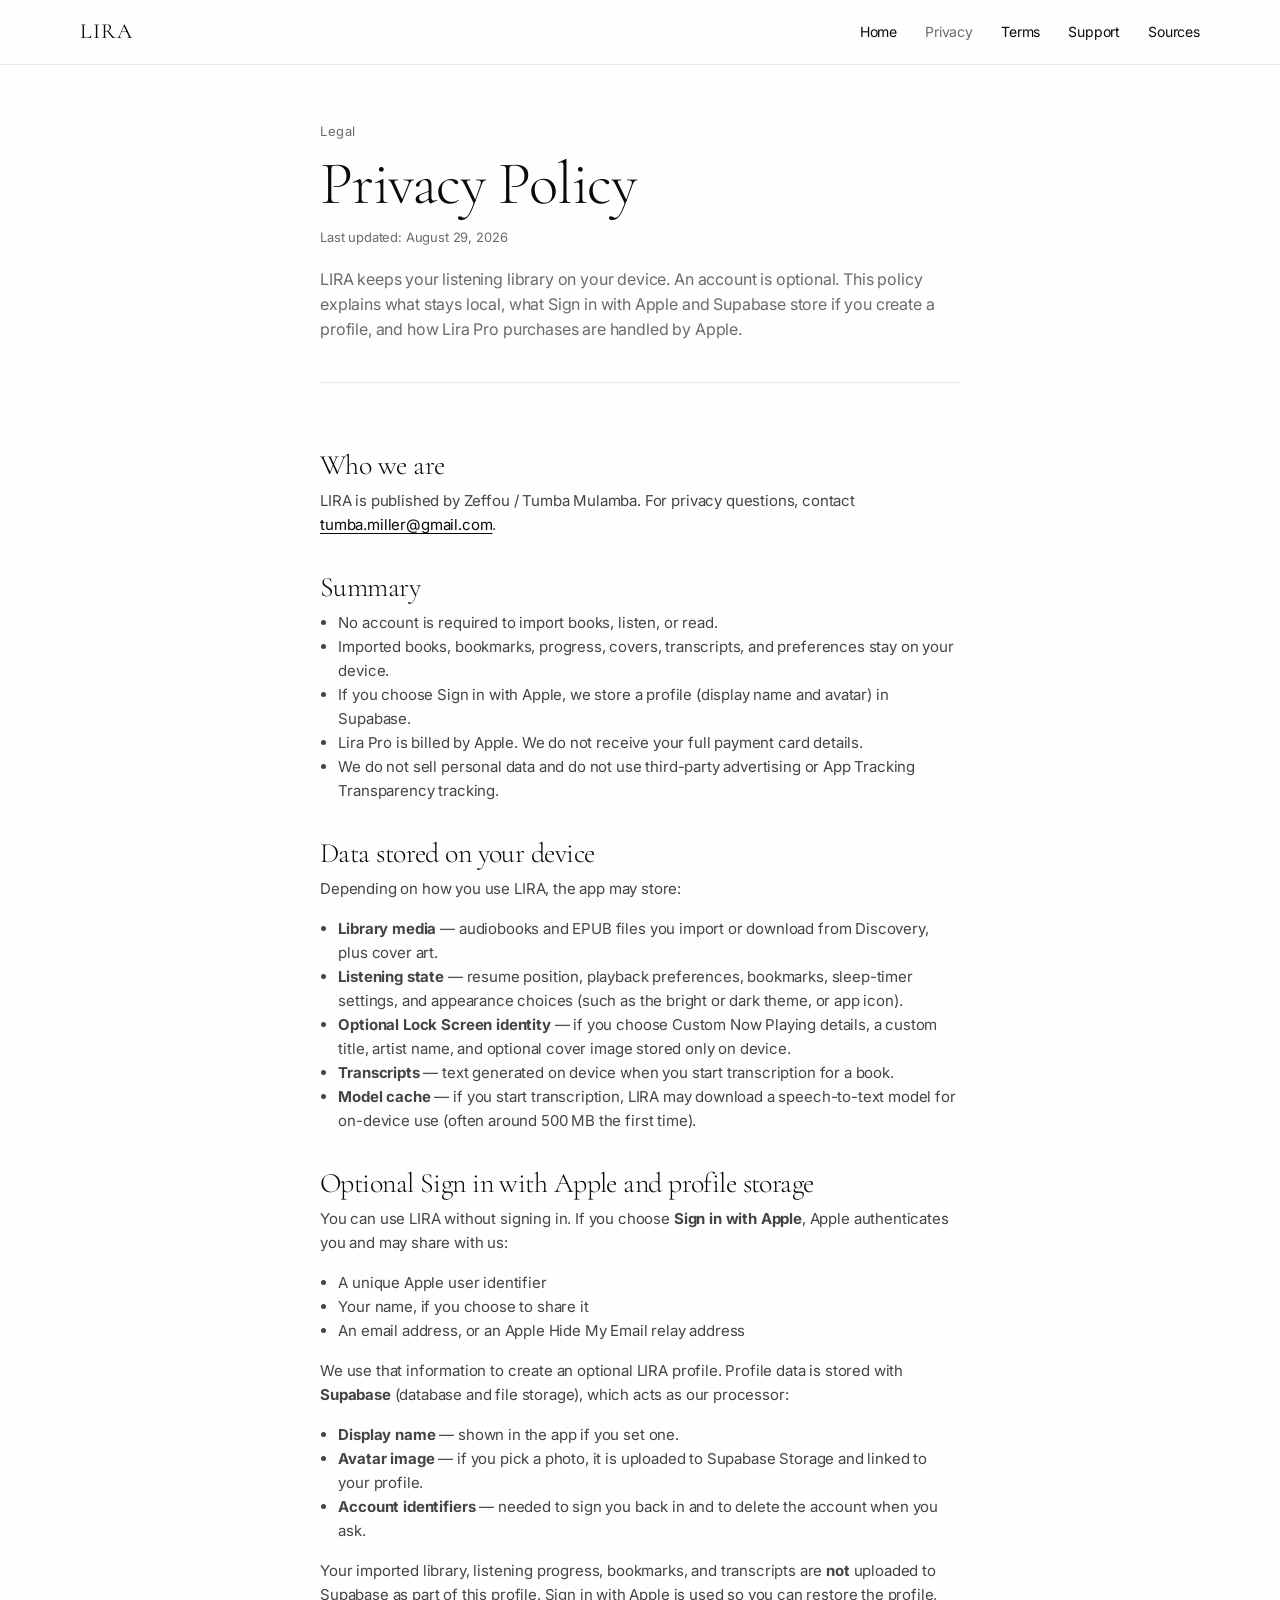
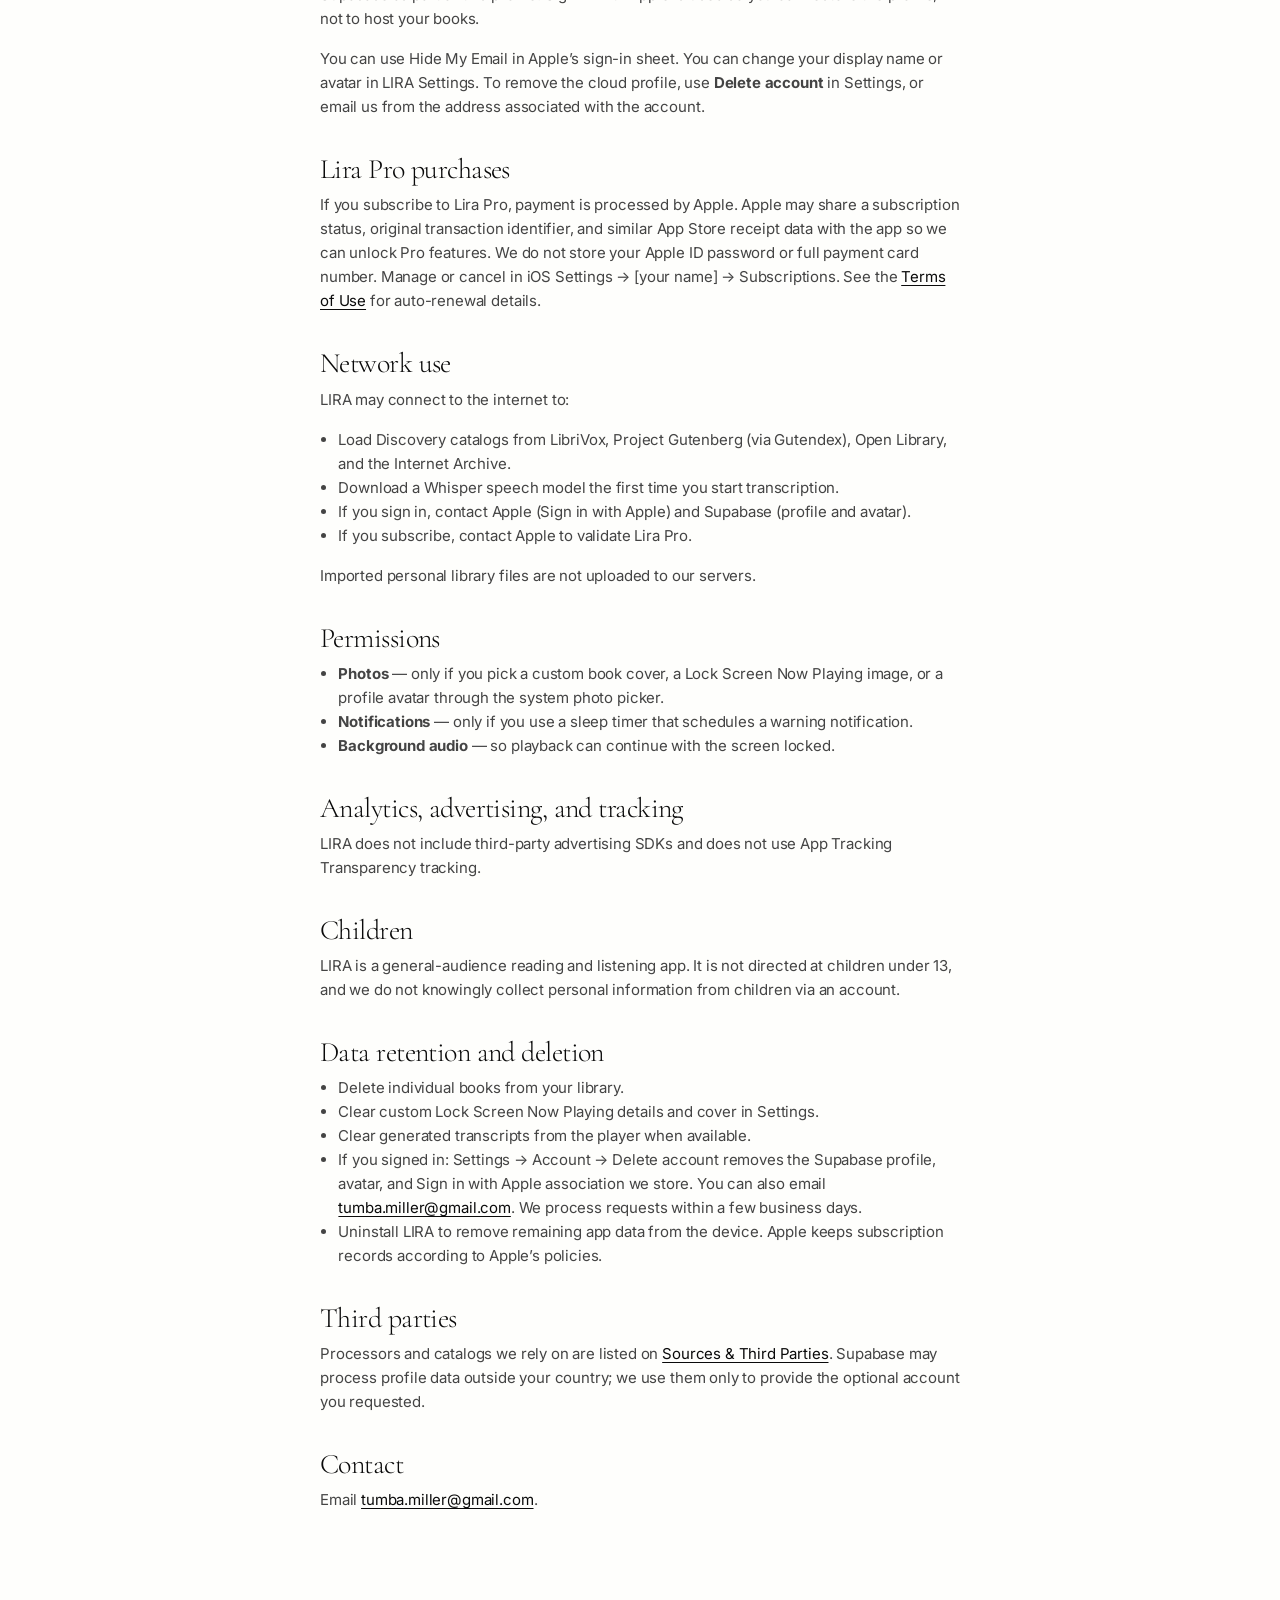
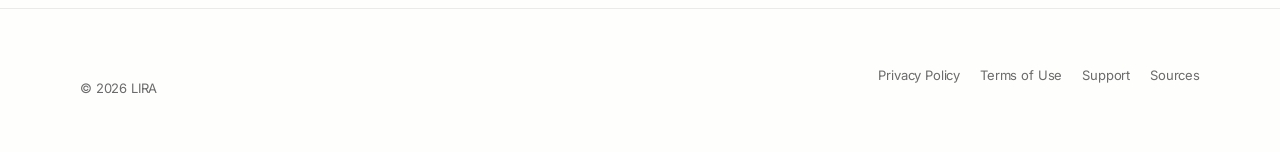
==== commit 6a98ada0: "Restyle the site after Legora: parchment, light serif, no illustrations. Drop the coral SVGs and gla" ====
--- a/privacy.html
+++ b/privacy.html
@@ -6,17 +6,17 @@
   <title>Privacy Policy | LIRA</title>
   <meta name="description" content="Privacy Policy for LIRA, including on-device library data, optional Sign in with Apple, profile and avatar storage in Supabase, and Lira Pro.">
   <link rel="canonical" href="https://zeffou.github.io/lira-web/privacy.html">
-  <meta name="theme-color" content="#fdf8f5">
+  <meta name="theme-color" content="#fefefc">
   <link rel="preconnect" href="https://fonts.googleapis.com">
   <link rel="preconnect" href="https://fonts.gstatic.com" crossorigin>
-  <link href="https://fonts.googleapis.com/css2?family=Inter:wght@400;500;600;700&family=Source+Serif+4:ital,wght@0,600;0,700;1,600;1,700&display=swap" rel="stylesheet">
+  <link href="https://fonts.googleapis.com/css2?family=Cormorant+Garamond:ital,wght@0,300;0,400;1,300&family=Inter:wght@400;500&display=swap" rel="stylesheet">
   <link rel="stylesheet" href="css/site.css">
 </head>
 <body>
   <a class="skip-link" href="#main">Skip to content</a>
   <header class="site-header">
-    <div class="site-header__inner">
-      <a class="logo" href="index.html"><span class="logo__mark"></span>LIRA</a>
+    <div class="shell site-header__inner">
+      <a class="logo" href="index.html">LIRA</a>
       <nav class="site-nav" aria-label="Primary">
         <a href="index.html">Home</a>
         <a href="privacy.html" aria-current="page">Privacy</a>
@@ -24,7 +24,6 @@
         <a href="support.html">Support</a>
         <a href="sources.html">Sources</a>
       </nav>
-      <a class="btn btn--fill header-cta" href="terms.html">Terms of Use</a>
       <button class="nav-toggle" type="button" aria-expanded="false" aria-controls="mobile-nav" aria-label="Open menu">
         <span></span><span></span><span></span>
       </button>
@@ -39,12 +38,12 @@
   </header>
 
   <main id="main" class="shell page">
-    <article class="panel prose">
-      <p class="label">Legal / Privacy</p>
-      <h1 class="page-title">Privacy Policy</h1>
-      <p class="meta">Last updated: August 29, 2026</p>
-      <p class="page-lead">LIRA keeps your listening library on your device. An account is optional. This policy explains what stays local, what Sign in with Apple and Supabase store if you create a profile, and how Lira Pro purchases are handled by Apple.</p>
+    <p class="eyebrow">Legal</p>
+    <h1 class="page-title">Privacy Policy</h1>
+    <p class="meta">Last updated: August 29, 2026</p>
+    <p class="page-lead">LIRA keeps your listening library on your device. An account is optional. This policy explains what stays local, what Sign in with Apple and Supabase store if you create a profile, and how Lira Pro purchases are handled by Apple.</p>
 
+    <article class="prose">
       <h2>Who we are</h2>
       <p>LIRA is published by Zeffou / Tumba Mulamba. For privacy questions, contact <a href="mailto:tumba.miller@gmail.com">tumba.miller@gmail.com</a>.</p>
 
--- a/css/site.css
+++ b/css/site.css
@@ -1,21 +1,14 @@
 :root {
-  --cream: #fdf8f5;
-  --cream-deep: #f4ebe3;
-  --paper: #fffdfb;
-  --coral: #d96a61;
-  --coral-deep: #c2554d;
-  --coral-soft: #f2c7c3;
-  --mustard: #f5c518;
-  --ink: #171411;
-  --muted: rgba(23, 20, 17, 0.55);
-  --faint: rgba(23, 20, 17, 0.38);
-  --line: rgba(23, 20, 17, 0.1);
-  --shadow: 0 18px 50px rgba(80, 42, 28, 0.1);
-  --radius: 22px;
-  --radius-lg: 32px;
+  --parchment: #fefefc;
+  --graphite: #0a0a0a;
+  --smoke: #6b6b6b;
+  --iron: #444444;
+  --sage: #ebf5ed;
+  --slate: #bdd4f0;
+  --line: #0a0a0a;
   --max: 1120px;
   --font: "Inter", system-ui, -apple-system, sans-serif;
-  --display: "Source Serif 4", Georgia, "Times New Roman", serif;
+  --display: "Cormorant Garamond", "Times New Roman", Georgia, serif;
 }
 
 *,
@@ -32,25 +25,17 @@
   html {
     scroll-behavior: auto;
   }
-
-  *,
-  *::before,
-  *::after {
-    animation: none !important;
-    transition: none !important;
-  }
 }
 
 body {
   margin: 0;
   min-height: 100dvh;
-  color: var(--ink);
+  color: var(--graphite);
   font-family: var(--font);
-  font-size: 1.0625rem;
-  line-height: 1.65;
-  background-color: var(--cream);
-  background-image: radial-gradient(rgba(80, 42, 28, 0.1) 1px, transparent 1px);
-  background-size: 22px 22px;
+  font-size: 16px;
+  line-height: 1.55;
+  letter-spacing: -0.01em;
+  background: var(--parchment);
 }
 
 img {
@@ -59,13 +44,12 @@
 }
 
 a {
-  color: var(--coral);
-  text-decoration-thickness: 1px;
+  color: var(--graphite);
   text-underline-offset: 0.18em;
 }
 
 a:hover {
-  color: var(--coral-deep);
+  color: var(--smoke);
 }
 
 .skip-link {
@@ -73,10 +57,9 @@
   left: -9999px;
   top: 0;
   z-index: 100;
-  background: var(--ink);
-  color: #fff;
+  background: var(--graphite);
+  color: var(--parchment);
   padding: 0.75rem 1rem;
-  border-radius: 999px;
 }
 
 .skip-link:focus {
@@ -85,39 +68,37 @@
 }
 
 .shell {
-  width: min(100% - 2rem, var(--max));
+  width: min(100% - 2.5rem, var(--max));
   margin-inline: auto;
 }
 
-.label {
-  margin: 0 0 0.7rem;
-  color: var(--coral);
-  font-size: 0.78rem;
-  font-weight: 650;
-  letter-spacing: 0.1em;
-  text-transform: uppercase;
-}
-
-.display {
+.eyebrow {
+  margin: 0 0 0.75rem;
+  color: var(--smoke);
+  font-size: 13px;
+  font-weight: 400;
+  letter-spacing: 0.04em;
+}
+
+h1,
+h2,
+.display,
+.page-title {
   margin: 0;
   font-family: var(--display);
-  font-weight: 700;
-  letter-spacing: -0.03em;
-  line-height: 1.12;
-}
-
-.mark {
-  font-style: italic;
-  color: var(--coral);
-}
-
-/* Header */
+  font-weight: 300;
+  letter-spacing: -0.02em;
+  line-height: 1.02;
+  color: var(--graphite);
+}
+
+/* Header — flat, no pill, no glass */
 .site-header {
   position: sticky;
   top: 0;
   z-index: 40;
-  padding: 0.85rem 1rem 0;
-  background: transparent;
+  background: var(--parchment);
+  border-bottom: 1px solid rgba(10, 10, 10, 0.08);
 }
 
 .site-header__inner {
@@ -125,56 +106,36 @@
   align-items: center;
   justify-content: space-between;
   gap: 1rem;
-  width: min(100%, var(--max));
-  margin-inline: auto;
-  padding: 0.55rem 0.7rem 0.55rem 1.15rem;
-  border: 1px solid rgba(255, 255, 255, 0.65);
-  border-radius: 999px;
-  background: rgba(253, 248, 245, 0.78);
-  box-shadow: 0 8px 30px rgba(80, 42, 28, 0.08);
-  backdrop-filter: blur(16px) saturate(160%);
-  -webkit-backdrop-filter: blur(16px) saturate(160%);
+  min-height: 64px;
 }
 
 .logo {
-  display: inline-flex;
-  align-items: baseline;
-  gap: 0.45rem;
-  color: var(--ink);
+  color: var(--graphite);
   text-decoration: none;
   font-family: var(--display);
   font-size: 1.35rem;
-  font-weight: 700;
-  letter-spacing: 0.02em;
+  font-weight: 400;
+  letter-spacing: 0.04em;
 }
 
 .logo:hover {
-  color: var(--ink);
-}
-
-.logo__mark {
-  width: 0.55rem;
-  height: 0.55rem;
-  border-radius: 50%;
-  background: var(--coral);
+  color: var(--graphite);
 }
 
 .site-nav {
   display: none;
-  flex-wrap: wrap;
-  gap: 0.2rem 1.15rem;
+  gap: 1.75rem;
 }
 
 .site-nav a {
-  color: var(--muted);
-  text-decoration: none;
-  font-size: 0.92rem;
-  font-weight: 500;
+  color: var(--graphite);
+  text-decoration: none;
+  font-size: 14px;
 }
 
 .site-nav a:hover,
 .site-nav a[aria-current="page"] {
-  color: var(--ink);
+  color: var(--smoke);
 }
 
 .header-cta {
@@ -186,50 +147,34 @@
   height: 44px;
   border: 0;
   background: transparent;
-  border-radius: 999px;
   cursor: pointer;
 }
 
 .nav-toggle span {
   display: block;
-  width: 18px;
-  height: 2px;
+  width: 16px;
+  height: 1px;
   margin: 5px auto;
-  background: var(--ink);
-  border-radius: 2px;
+  background: var(--graphite);
 }
 
 .mobile-nav {
   display: none;
-  position: absolute;
-  left: 1rem;
-  right: 1rem;
-  top: 4.6rem;
-  padding: 0.75rem 1.25rem 1.25rem;
-  border: 1px solid var(--line);
-  border-radius: var(--radius);
-  background: rgba(253, 248, 245, 0.96);
-  box-shadow: var(--shadow);
+  flex-direction: column;
+  padding: 0 1.25rem 1.5rem;
+  border-top: 1px solid rgba(10, 10, 10, 0.08);
 }
 
 .mobile-nav.is-open {
   display: flex;
-  flex-direction: column;
-  gap: 0.15rem;
 }
 
 .mobile-nav a {
-  padding: 0.7rem 0;
-  color: var(--ink);
-  text-decoration: none;
-  border-bottom: 1px solid var(--line);
-  font-weight: 500;
-}
-
-.mobile-nav a.btn {
-  margin-top: 0.75rem;
-  border-bottom: 0;
-  color: #fff;
+  padding: 0.85rem 0;
+  color: var(--graphite);
+  text-decoration: none;
+  border-bottom: 1px solid rgba(10, 10, 10, 0.08);
+  font-size: 15px;
 }
 
 @media (min-width: 880px) {
@@ -244,469 +189,269 @@
   }
 }
 
-/* Buttons — black pills like the app */
+/* Buttons — 2px radius, black fill */
 .btn {
   display: inline-flex;
   align-items: center;
   justify-content: center;
-  gap: 0.5rem;
-  padding: 0.85rem 1.25rem;
-  border: 1px solid transparent;
-  border-radius: 999px;
-  color: var(--ink);
+  padding: 10px 24px;
+  border: 1px solid var(--graphite);
+  border-radius: 2px;
+  color: var(--parchment);
+  background: var(--graphite);
+  font-family: var(--font);
+  font-size: 14px;
+  font-weight: 400;
+  letter-spacing: -0.01em;
+  text-decoration: none;
+}
+
+.btn:hover {
+  color: var(--parchment);
+  opacity: 0.82;
+}
+
+.btn--ghost {
   background: transparent;
-  font-family: var(--font);
-  font-size: 0.95rem;
-  font-weight: 600;
-  text-decoration: none;
-  transition: transform 0.15s ease, background 0.15s ease, color 0.15s ease;
-}
-
-.btn:hover {
-  color: var(--ink);
-}
-
-@media (prefers-reduced-motion: no-preference) {
-  .btn:hover {
-    transform: translateY(-1px);
-  }
-}
-
-.btn--fill {
-  background: var(--ink);
-  color: #fff;
-}
-
-.btn--fill:hover {
-  background: #2a2623;
-  color: #fff;
-}
-
-.btn--coral {
-  background: var(--coral);
-  color: #fff;
-}
-
-.btn--coral:hover {
-  background: var(--coral-deep);
-  color: #fff;
-}
-
-.btn--ghost {
-  border-color: var(--line);
-  background: var(--paper);
-  color: var(--ink);
+  color: var(--graphite);
 }
 
 .btn--ghost:hover {
-  border-color: rgba(23, 20, 17, 0.22);
-  color: var(--ink);
+  color: var(--graphite);
+  opacity: 0.7;
+}
+
+.actions {
+  display: flex;
+  flex-wrap: wrap;
+  gap: 10px;
 }
 
 /* Hero */
 .hero {
-  padding: 3.5rem 0 2.5rem;
+  padding: 4.5rem 0 2rem;
+}
+
+.hero h1 {
+  font-size: clamp(3.4rem, 9vw, 5.75rem);
+  max-width: 12ch;
+}
+
+.hero .lede {
+  margin: 1.25rem 0 0;
+  max-width: 34rem;
+  color: var(--smoke);
+  font-size: 16px;
+  line-height: 1.55;
+}
+
+.hero-panel {
+  margin-top: 3.5rem;
+  padding: 2.5rem 1.5rem 0;
+  background: var(--slate);
+  border-radius: 8px;
+  overflow: hidden;
+}
+
+.hero-panel img {
+  width: min(100%, 280px);
+  margin-inline: auto;
+  border-radius: 8px 8px 0 0;
+}
+
+@media (min-width: 800px) {
+  .hero-panel {
+    padding: 3.5rem 3rem 0;
+  }
+}
+
+/* Sections */
+.section {
+  padding: 5rem 0;
+}
+
+.section + .section {
+  border-top: 1px solid rgba(10, 10, 10, 0.08);
+}
+
+.section__head {
+  max-width: 36rem;
+  margin-bottom: 3rem;
+}
+
+.section__head h2 {
+  font-size: clamp(2.25rem, 5vw, 3.25rem);
+}
+
+.section__head p {
+  margin: 0.85rem 0 0;
+  color: var(--smoke);
+}
+
+.section--sage {
+  background: var(--sage);
+  border-top: 0;
+}
+
+.steps {
   display: grid;
-  gap: 2.5rem;
-  align-items: center;
-}
-
-@media (min-width: 960px) {
-  .hero {
-    grid-template-columns: 1.05fr 0.95fr;
-    gap: 2rem;
-    min-height: 78vh;
-    padding: 4.5rem 0 3.5rem;
-  }
-}
-
-.hero h1 {
-  font-size: clamp(2.6rem, 7vw, 4.6rem);
-  max-width: 12ch;
-}
-
-.hero__lead {
-  margin: 1.2rem 0 0;
-  max-width: 32rem;
-  color: var(--muted);
-  font-size: 1.08rem;
-}
-
-.hero__meta {
-  margin: 1.5rem 0 0;
+  gap: 2.5rem 3rem;
+}
+
+@media (min-width: 800px) {
+  .steps {
+    grid-template-columns: repeat(3, 1fr);
+  }
+}
+
+.steps span {
+  display: block;
+  margin-bottom: 0.85rem;
+  color: var(--smoke);
+  font-size: 13px;
+}
+
+.steps h3 {
+  margin: 0 0 0.6rem;
+  font-family: var(--display);
+  font-size: 1.85rem;
+  font-weight: 300;
+  letter-spacing: -0.02em;
+  line-height: 1.1;
+}
+
+.steps p,
+.feature-list p,
+.account-copy p {
+  margin: 0;
+  color: var(--smoke);
+  font-size: 15px;
+  line-height: 1.55;
+}
+
+.feature-list {
+  display: grid;
+  gap: 0;
+}
+
+.feature-list article {
+  padding: 1.75rem 0;
+  border-top: 1px solid rgba(10, 10, 10, 0.08);
+}
+
+.feature-list article:last-child {
+  border-bottom: 1px solid rgba(10, 10, 10, 0.08);
+}
+
+@media (min-width: 800px) {
+  .feature-list {
+    grid-template-columns: 1fr 1fr;
+    column-gap: 4rem;
+  }
+
+  .feature-list article:nth-child(1),
+  .feature-list article:nth-child(2) {
+    padding-top: 0;
+    border-top: 0;
+  }
+}
+
+.feature-list h3 {
+  margin: 0 0 0.45rem;
+  font-family: var(--display);
+  font-size: 1.65rem;
+  font-weight: 300;
+  letter-spacing: -0.02em;
+}
+
+.account-copy {
+  max-width: 38rem;
+}
+
+.account-copy h2 {
+  font-size: clamp(2.25rem, 5vw, 3.25rem);
+  margin-bottom: 1rem;
+}
+
+.account-copy p + p {
+  margin-top: 0.85rem;
+}
+
+.legal-links {
   display: flex;
   flex-wrap: wrap;
-  gap: 0.55rem;
-}
-
-.chip {
-  display: inline-flex;
-  align-items: center;
-  gap: 0.4rem;
-  padding: 0.35rem 0.75rem;
-  border-radius: 999px;
-  background: var(--paper);
-  border: 1px solid var(--line);
-  color: var(--muted);
-  font-size: 0.78rem;
-  font-weight: 600;
-}
-
-.chip::before {
-  content: "";
-  width: 0.4rem;
-  height: 0.4rem;
-  border-radius: 50%;
-  background: var(--coral);
-}
-
-.hero__actions {
-  margin-top: 1.75rem;
-  display: flex;
-  flex-wrap: wrap;
-  gap: 0.7rem;
-}
-
-.hero-visual {
-  position: relative;
-  min-height: 28rem;
-  display: grid;
-  place-items: center;
-}
-
-.hero-blob {
-  position: absolute;
-  width: min(92%, 420px);
-  opacity: 0.95;
-  z-index: 0;
-}
-
-.phone {
-  width: min(100%, 240px);
-  border: 1px solid var(--line);
-  background: var(--paper);
-  overflow: hidden;
-  position: relative;
-  z-index: 2;
-  box-shadow: var(--shadow);
-  border-radius: 1.6rem;
-}
-
-.phone img {
-  width: 100%;
-  aspect-ratio: 9 / 19.5;
-  object-fit: contain;
-  object-position: top center;
-  background: var(--cream);
-}
-
-/* Sections */
-.section {
-  padding: 4.25rem 0;
-}
-
-.section--paper {
-  background: linear-gradient(180deg, transparent, rgba(255, 253, 251, 0.7) 12%, rgba(255, 253, 251, 0.7) 88%, transparent);
-}
-
-.section__head {
-  display: grid;
-  gap: 1rem;
-  margin-bottom: 2rem;
-}
-
-@media (min-width: 860px) {
-  .section__head {
-    grid-template-columns: 1.2fr 0.8fr;
-    align-items: end;
-  }
-
-  .section__head > p {
-    text-align: right;
-    justify-self: end;
-  }
-}
-
-.section__head h2 {
-  font-size: clamp(2.1rem, 5vw, 3.4rem);
-}
-
-.section__head > p {
+  gap: 1.5rem 2.5rem;
+}
+
+.legal-links a {
+  text-decoration: none;
+  font-size: 15px;
+}
+
+.legal-links a::after {
+  content: " ↳";
+}
+
+.note {
   margin: 0;
-  color: var(--muted);
-  max-width: 28rem;
-}
-
-.onboard-grid,
-.feature-grid,
-.plan-grid,
-.account-grid {
-  display: grid;
-  gap: 1rem;
-}
-
-@media (min-width: 800px) {
-  .onboard-grid {
-    grid-template-columns: repeat(3, 1fr);
-  }
-
-  .plan-grid {
-    grid-template-columns: repeat(2, 1fr);
-  }
-
-  .account-grid {
-    grid-template-columns: 0.9fr 1.1fr;
-    align-items: center;
-  }
-}
-
-@media (min-width: 880px) {
-  .feature-grid {
-    grid-template-columns: repeat(2, 1fr);
-  }
-}
-
-.onboard-card,
-.feature-card,
-.plan-card,
-.panel {
-  background: var(--paper);
-  border: 1px solid var(--line);
-  border-radius: var(--radius);
-  box-shadow: 0 10px 30px rgba(80, 42, 28, 0.05);
-}
-
-.onboard-card {
-  overflow: hidden;
-  padding: 0 0 1.35rem;
-}
-
-.onboard-card img {
-  width: 100%;
-  aspect-ratio: 5 / 4;
-  object-fit: cover;
-  background: var(--cream-deep);
-}
-
-.onboard-card .onboard-card__body {
-  padding: 1.15rem 1.25rem 0.25rem;
-}
-
-.onboard-card .kicker {
-  margin: 0 0 0.35rem;
-  color: var(--faint);
-  font-size: 0.75rem;
-  font-weight: 650;
-  letter-spacing: 0.1em;
-  text-transform: uppercase;
-}
-
-.onboard-card h3,
-.feature-card h3,
-.plan-card h3 {
-  margin: 0 0 0.45rem;
-  font-family: var(--display);
-  font-size: 1.55rem;
-  font-weight: 700;
-  letter-spacing: -0.02em;
-}
-
-.onboard-card p,
-.feature-card p,
-.plan-card p {
-  margin: 0;
-  color: var(--muted);
-  font-size: 0.98rem;
-}
-
-.feature-card {
-  padding: 1.4rem 1.4rem 1.55rem;
-}
-
-.feature-card .kicker {
-  margin: 0 0 0.55rem;
-  color: var(--coral);
-  font-size: 0.75rem;
-  font-weight: 650;
-  letter-spacing: 0.1em;
-  text-transform: uppercase;
-}
-
-.plan-card {
-  padding: 1.6rem 1.5rem 1.7rem;
-  position: relative;
-}
-
-.plan-card--yearly {
-  border-color: rgba(217, 106, 97, 0.35);
-  box-shadow: 0 16px 40px rgba(217, 106, 97, 0.12);
-}
-
-.plan-badge {
-  display: inline-flex;
-  margin-bottom: 0.85rem;
-  padding: 0.28rem 0.7rem;
-  border-radius: 999px;
-  background: var(--mustard);
-  color: var(--ink);
-  font-size: 0.72rem;
-  font-weight: 700;
-  letter-spacing: 0.06em;
-  text-transform: uppercase;
-}
-
-.plan-card .price {
-  margin: 0.35rem 0 0.85rem;
-  font-family: var(--display);
-  font-size: 2.2rem;
-  letter-spacing: -0.03em;
-}
-
-.plan-card .price span {
-  font-family: var(--font);
-  font-size: 1rem;
-  color: var(--muted);
-  font-weight: 500;
-}
-
-.plan-card ul {
-  margin: 1rem 0 0;
-  padding-left: 1.1rem;
-  color: var(--muted);
-}
-
-.plan-card li + li {
-  margin-top: 0.4rem;
-}
-
-.section-illu {
-  width: min(100%, 280px);
-  margin: 0 auto 1.5rem;
-  border-radius: var(--radius-lg);
-  background: var(--cream-deep);
-}
-
-.renew-note {
-  margin-top: 1.5rem;
-  padding: 1.2rem 1.3rem;
-  border-radius: var(--radius);
-  background: var(--cream-deep);
-  color: var(--muted);
-  font-size: 0.95rem;
-}
-
-.renew-note strong {
-  color: var(--ink);
-}
-
-.account-copy {
-  padding: 0.5rem 0;
-}
-
-.account-copy h2 {
-  font-size: clamp(2rem, 4.5vw, 3rem);
-}
-
-.account-copy p {
-  color: var(--muted);
-  max-width: 36rem;
-}
-
-.account-copy img {
-  width: 100%;
-  border-radius: var(--radius-lg);
-  background: var(--cream-deep);
-}
-
-.legal-callout {
-  display: flex;
-  flex-wrap: wrap;
-  gap: 1rem;
-  align-items: center;
-  justify-content: space-between;
-  padding: 1.4rem 1.5rem;
-  border-radius: var(--radius);
-  background: var(--ink);
-  color: #fff;
-}
-
-.legal-callout p {
-  margin: 0;
-  max-width: 38rem;
-  color: rgba(255, 255, 255, 0.78);
-}
-
-.legal-callout h2 {
-  margin: 0 0 0.35rem;
-  color: #fff;
-  font-size: 1.55rem;
-}
-
-.legal-callout .btn--ghost {
-  background: transparent;
-  border-color: rgba(255, 255, 255, 0.28);
-  color: #fff;
-}
-
-.legal-callout .btn--ghost:hover {
-  background: rgba(255, 255, 255, 0.08);
-  color: #fff;
-}
-
-.legal-callout__actions {
-  display: flex;
-  flex-wrap: wrap;
-  gap: 0.6rem;
+  max-width: 40rem;
+  color: var(--smoke);
+  font-size: 13px;
+  line-height: 1.55;
+}
+
+.note a {
+  color: var(--smoke);
 }
 
 /* Legal pages */
 .page {
-  padding: 3rem 0 4.5rem;
-}
-
-.panel {
-  padding: 1.75rem 1.4rem;
+  padding: 3.5rem 0 5rem;
+  max-width: 40rem;
 }
 
 .page-title {
-  font-family: var(--display);
-  font-size: clamp(2.1rem, 6vw, 3.4rem);
-  letter-spacing: -0.03em;
-  line-height: 1.12;
-  margin: 0 0 0.65rem;
-}
-
-.page-lead,
+  font-size: clamp(2.6rem, 6vw, 3.8rem);
+}
+
+.meta,
+.page-lead {
+  color: var(--smoke);
+}
+
 .meta {
-  color: var(--muted);
-}
-
-.meta {
-  margin: 0 0 1.1rem;
-  font-size: 0.92rem;
+  margin: 0.75rem 0 0;
+  font-size: 13px;
 }
 
 .page-lead {
-  margin: 0 0 1.4rem;
-  max-width: 42rem;
+  margin: 1.25rem 0 0;
+}
+
+.prose {
+  margin-top: 2.5rem;
+  padding-top: 2rem;
+  border-top: 1px solid rgba(10, 10, 10, 0.08);
 }
 
 .prose h2 {
-  margin: 2rem 0 0.65rem;
-  font-family: var(--display);
-  font-size: 1.45rem;
-  letter-spacing: -0.02em;
+  margin: 2.25rem 0 0.6rem;
+  font-size: 1.75rem;
 }
 
 .prose h3 {
-  margin: 1.4rem 0 0.4rem;
-  font-size: 1.05rem;
+  margin: 1.5rem 0 0.4rem;
+  font-family: var(--display);
+  font-size: 1.25rem;
+  font-weight: 400;
 }
 
 .prose p,
 .prose ul {
   margin: 0 0 1rem;
-  color: rgba(23, 20, 17, 0.78);
+  color: var(--iron);
+  font-size: 15px;
+  line-height: 1.6;
 }
 
 .prose ul {
@@ -714,61 +459,66 @@
 }
 
 .faq details {
-  border-top: 1px solid var(--line);
-  padding: 1rem 0;
+  border-top: 1px solid rgba(10, 10, 10, 0.08);
+  padding: 1.1rem 0;
 }
 
 .faq details:last-child {
-  border-bottom: 1px solid var(--line);
+  border-bottom: 1px solid rgba(10, 10, 10, 0.08);
 }
 
 .faq summary {
   cursor: pointer;
   font-family: var(--display);
-  font-size: 1.25rem;
-  letter-spacing: -0.02em;
+  font-size: 1.35rem;
+  font-weight: 400;
+  letter-spacing: -0.01em;
 }
 
 .faq details p {
-  margin: 0.75rem 0 0;
-  color: var(--muted);
+  margin: 0.7rem 0 0;
+  color: var(--smoke);
+  font-size: 15px;
 }
 
 .source-list {
   list-style: none;
-  margin: 0;
+  margin: 2rem 0 0;
   padding: 0;
 }
 
 .source-list li {
-  padding: 1.1rem 0;
-  border-top: 1px solid var(--line);
+  padding: 1.15rem 0;
+  border-top: 1px solid rgba(10, 10, 10, 0.08);
 }
 
 .source-list li:last-child {
-  border-bottom: 1px solid var(--line);
+  border-bottom: 1px solid rgba(10, 10, 10, 0.08);
 }
 
 .source-list strong {
   display: block;
-  margin-bottom: 0.25rem;
-  font-family: var(--display);
-  font-size: 1.3rem;
+  margin-bottom: 0.2rem;
+  font-family: var(--display);
+  font-size: 1.35rem;
+  font-weight: 400;
 }
 
 .source-list span {
-  color: var(--muted);
+  color: var(--smoke);
+  font-size: 15px;
 }
 
 /* Footer */
 .site-footer {
-  padding: 3rem 0 2.5rem;
+  padding: 3.5rem 0 2.5rem;
+  border-top: 1px solid rgba(10, 10, 10, 0.08);
 }
 
 .colophon-grid {
   display: grid;
-  gap: 1.5rem;
-  margin: 1.75rem 0 2rem;
+  gap: 1.75rem;
+  margin-bottom: 2.5rem;
 }
 
 @media (min-width: 800px) {
@@ -779,23 +529,22 @@
 
 .colophon-grid h3 {
   margin: 0 0 0.55rem;
-  color: var(--muted);
-  font-size: 0.75rem;
-  letter-spacing: 0.1em;
-  text-transform: uppercase;
-  font-weight: 650;
+  color: var(--smoke);
+  font-size: 13px;
+  font-weight: 400;
 }
 
 .colophon-grid p,
 .colophon-grid a {
   margin: 0;
-  color: var(--ink);
-  font-size: 0.95rem;
-  text-decoration: none;
+  color: var(--graphite);
+  font-size: 14px;
+  text-decoration: none;
+  line-height: 1.7;
 }
 
 .colophon-grid a:hover {
-  color: var(--coral);
+  color: var(--smoke);
 }
 
 .site-footer__bottom {
@@ -803,23 +552,19 @@
   flex-wrap: wrap;
   gap: 0.75rem 1.25rem;
   justify-content: space-between;
-  border-top: 1px solid var(--line);
   padding-top: 1.25rem;
-  color: var(--muted);
-  font-size: 0.88rem;
+  border-top: 1px solid rgba(10, 10, 10, 0.08);
+  color: var(--smoke);
+  font-size: 13px;
 }
 
 .site-footer__bottom a {
-  color: var(--muted);
-  text-decoration: none;
-}
-
-.site-footer__bottom a:hover {
-  color: var(--ink);
+  color: var(--smoke);
+  text-decoration: none;
 }
 
 .footer-links {
   display: flex;
   flex-wrap: wrap;
-  gap: 0.75rem 1rem;
-}
+  gap: 0.75rem 1.25rem;
+}
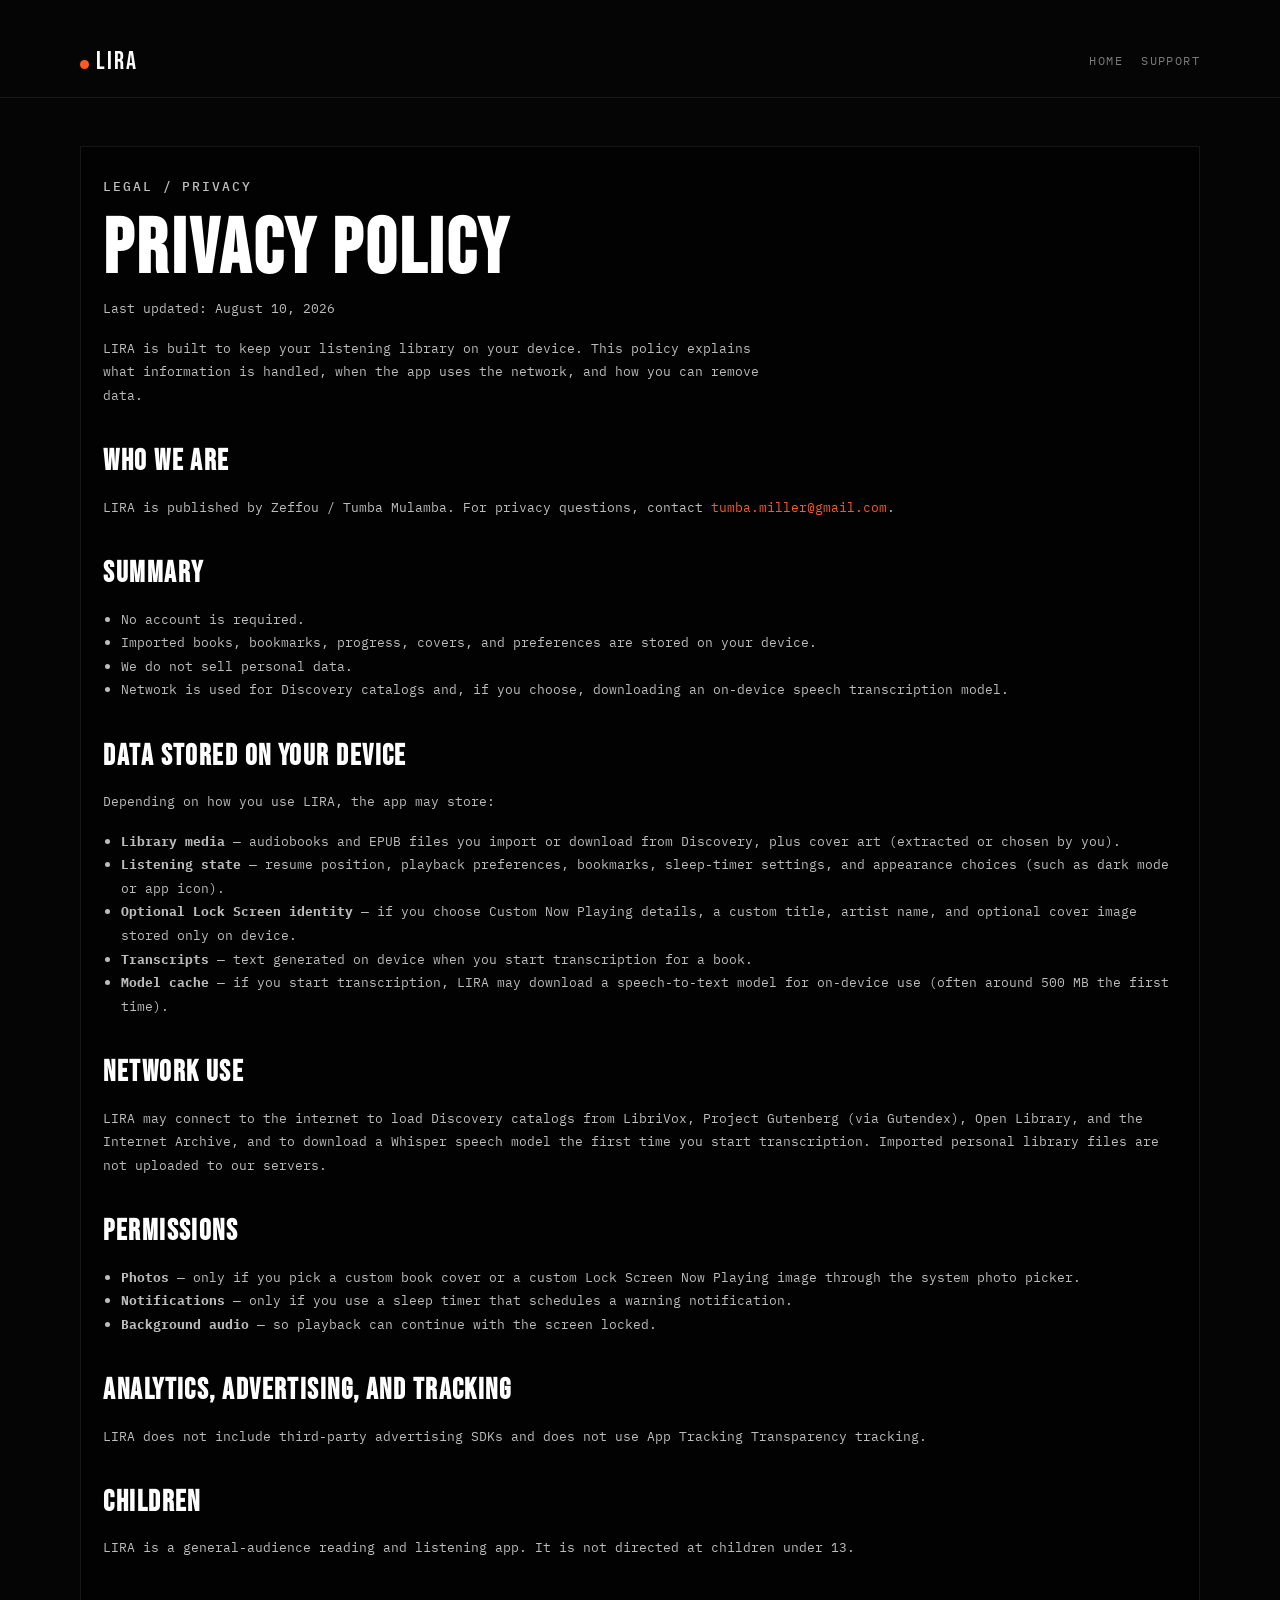
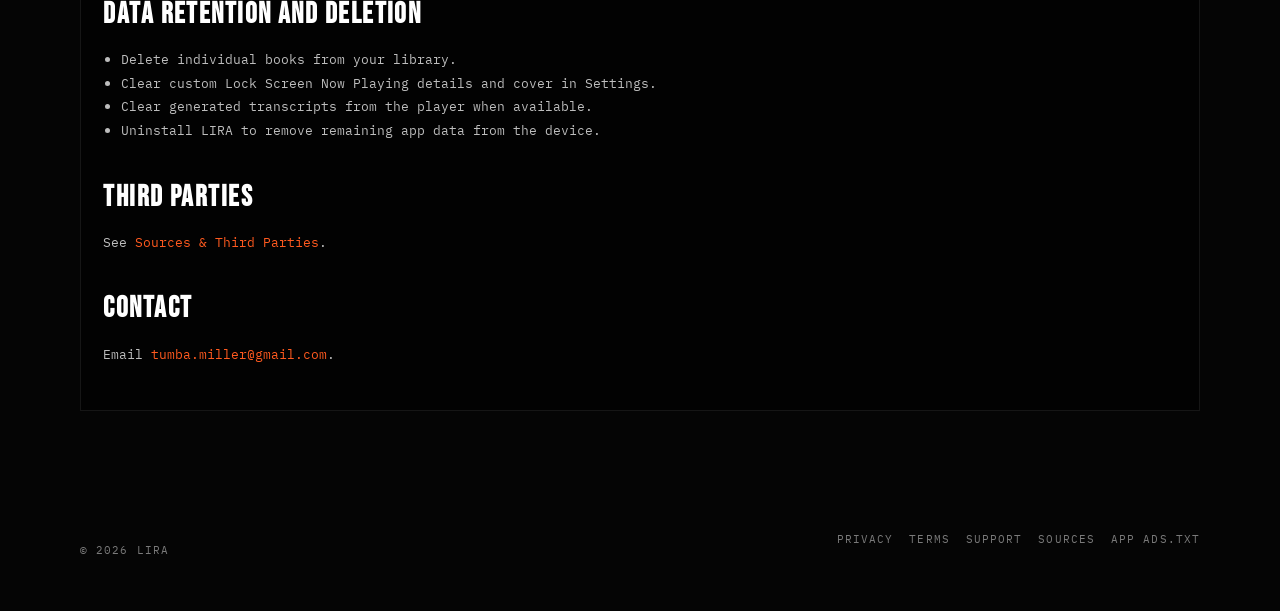
==== commit da30fa8a: "Refresh hero with library screenshot and add app-ads.txt links. Use a compact phone mock beside the " ====
--- a/privacy.html
+++ b/privacy.html
@@ -4,100 +4,60 @@
   <meta charset="UTF-8">
   <meta name="viewport" content="width=device-width, initial-scale=1">
   <title>Privacy Policy | LIRA</title>
-  <meta name="description" content="Privacy Policy for LIRA, including on-device library data, optional Sign in with Apple, profile and avatar storage in Supabase, and Lira Pro.">
+  <meta name="description" content="Privacy Policy for LIRA. Learn what data stays on your device, when network is used, and how to delete your information.">
   <link rel="canonical" href="https://zeffou.github.io/lira-web/privacy.html">
-  <meta name="theme-color" content="#fefefc">
+  <meta name="theme-color" content="#050505">
   <link rel="preconnect" href="https://fonts.googleapis.com">
   <link rel="preconnect" href="https://fonts.gstatic.com" crossorigin>
-  <link href="https://fonts.googleapis.com/css2?family=Cormorant+Garamond:ital,wght@0,300;0,400;1,300&family=Inter:wght@400;500&display=swap" rel="stylesheet">
+  <link href="https://fonts.googleapis.com/css2?family=Bebas+Neue&family=IBM+Plex+Mono:wght@400;500&family=IBM+Plex+Sans:wght@400;500;600&display=swap" rel="stylesheet">
   <link rel="stylesheet" href="css/site.css">
 </head>
 <body>
   <a class="skip-link" href="#main">Skip to content</a>
   <header class="site-header">
     <div class="shell site-header__inner">
-      <a class="logo" href="index.html">LIRA</a>
+      <a class="logo" href="index.html"><span class="logo__mark"></span>LIRA</a>
       <nav class="site-nav" aria-label="Primary">
         <a href="index.html">Home</a>
-        <a href="privacy.html" aria-current="page">Privacy</a>
-        <a href="terms.html">Terms</a>
         <a href="support.html">Support</a>
-        <a href="sources.html">Sources</a>
       </nav>
-      <button class="nav-toggle" type="button" aria-expanded="false" aria-controls="mobile-nav" aria-label="Open menu">
-        <span></span><span></span><span></span>
-      </button>
     </div>
-    <nav class="mobile-nav" id="mobile-nav" aria-label="Mobile">
-      <a href="index.html">Home</a>
-      <a href="privacy.html" aria-current="page">Privacy Policy</a>
-      <a href="terms.html">Terms of Use</a>
-      <a href="support.html">Support</a>
-      <a href="sources.html">Sources</a>
-    </nav>
   </header>
 
   <main id="main" class="shell page">
-    <p class="eyebrow">Legal</p>
-    <h1 class="page-title">Privacy Policy</h1>
-    <p class="meta">Last updated: August 29, 2026</p>
-    <p class="page-lead">LIRA keeps your listening library on your device. An account is optional. This policy explains what stays local, what Sign in with Apple and Supabase store if you create a profile, and how Lira Pro purchases are handled by Apple.</p>
+    <article class="panel prose">
+      <p class="label">Legal / Privacy</p>
+      <h1 class="page-title">Privacy Policy</h1>
+      <p class="meta">Last updated: August 10, 2026</p>
+      <p class="page-lead">LIRA is built to keep your listening library on your device. This policy explains what information is handled, when the app uses the network, and how you can remove data.</p>
 
-    <article class="prose">
       <h2>Who we are</h2>
       <p>LIRA is published by Zeffou / Tumba Mulamba. For privacy questions, contact <a href="mailto:tumba.miller@gmail.com">tumba.miller@gmail.com</a>.</p>
 
       <h2>Summary</h2>
       <ul>
-        <li>No account is required to import books, listen, or read.</li>
-        <li>Imported books, bookmarks, progress, covers, transcripts, and preferences stay on your device.</li>
-        <li>If you choose Sign in with Apple, we store a profile (display name and avatar) in Supabase.</li>
-        <li>Lira Pro is billed by Apple. We do not receive your full payment card details.</li>
-        <li>We do not sell personal data and do not use third-party advertising or App Tracking Transparency tracking.</li>
+        <li>No account is required.</li>
+        <li>Imported books, bookmarks, progress, covers, and preferences are stored on your device.</li>
+        <li>We do not sell personal data.</li>
+        <li>Network is used for Discovery catalogs and, if you choose, downloading an on-device speech transcription model.</li>
       </ul>
 
       <h2>Data stored on your device</h2>
       <p>Depending on how you use LIRA, the app may store:</p>
       <ul>
-        <li><strong>Library media</strong> — audiobooks and EPUB files you import or download from Discovery, plus cover art.</li>
-        <li><strong>Listening state</strong> — resume position, playback preferences, bookmarks, sleep-timer settings, and appearance choices (such as the bright or dark theme, or app icon).</li>
+        <li><strong>Library media</strong> — audiobooks and EPUB files you import or download from Discovery, plus cover art (extracted or chosen by you).</li>
+        <li><strong>Listening state</strong> — resume position, playback preferences, bookmarks, sleep-timer settings, and appearance choices (such as dark mode or app icon).</li>
         <li><strong>Optional Lock Screen identity</strong> — if you choose Custom Now Playing details, a custom title, artist name, and optional cover image stored only on device.</li>
         <li><strong>Transcripts</strong> — text generated on device when you start transcription for a book.</li>
         <li><strong>Model cache</strong> — if you start transcription, LIRA may download a speech-to-text model for on-device use (often around 500&nbsp;MB the first time).</li>
       </ul>
 
-      <h2>Optional Sign in with Apple and profile storage</h2>
-      <p>You can use LIRA without signing in. If you choose <strong>Sign in with Apple</strong>, Apple authenticates you and may share with us:</p>
-      <ul>
-        <li>A unique Apple user identifier</li>
-        <li>Your name, if you choose to share it</li>
-        <li>An email address, or an Apple Hide My Email relay address</li>
-      </ul>
-      <p>We use that information to create an optional LIRA profile. Profile data is stored with <strong>Supabase</strong> (database and file storage), which acts as our processor:</p>
-      <ul>
-        <li><strong>Display name</strong> — shown in the app if you set one.</li>
-        <li><strong>Avatar image</strong> — if you pick a photo, it is uploaded to Supabase Storage and linked to your profile.</li>
-        <li><strong>Account identifiers</strong> — needed to sign you back in and to delete the account when you ask.</li>
-      </ul>
-      <p>Your imported library, listening progress, bookmarks, and transcripts are <strong>not</strong> uploaded to Supabase as part of this profile. Sign in with Apple is used so you can restore the profile, not to host your books.</p>
-      <p>You can use Hide My Email in Apple’s sign-in sheet. You can change your display name or avatar in LIRA Settings. To remove the cloud profile, use <strong>Delete account</strong> in Settings, or email us from the address associated with the account.</p>
-
-      <h2>Lira Pro purchases</h2>
-      <p>If you subscribe to Lira Pro, payment is processed by Apple. Apple may share a subscription status, original transaction identifier, and similar App Store receipt data with the app so we can unlock Pro features. We do not store your Apple ID password or full payment card number. Manage or cancel in iOS Settings → [your name] → Subscriptions. See the <a href="terms.html">Terms of Use</a> for auto-renewal details.</p>
-
       <h2>Network use</h2>
-      <p>LIRA may connect to the internet to:</p>
-      <ul>
-        <li>Load Discovery catalogs from LibriVox, Project Gutenberg (via Gutendex), Open Library, and the Internet Archive.</li>
-        <li>Download a Whisper speech model the first time you start transcription.</li>
-        <li>If you sign in, contact Apple (Sign in with Apple) and Supabase (profile and avatar).</li>
-        <li>If you subscribe, contact Apple to validate Lira Pro.</li>
-      </ul>
-      <p>Imported personal library files are not uploaded to our servers.</p>
+      <p>LIRA may connect to the internet to load Discovery catalogs from LibriVox, Project Gutenberg (via Gutendex), Open Library, and the Internet Archive, and to download a Whisper speech model the first time you start transcription. Imported personal library files are not uploaded to our servers.</p>
 
       <h2>Permissions</h2>
       <ul>
-        <li><strong>Photos</strong> — only if you pick a custom book cover, a Lock Screen Now Playing image, or a profile avatar through the system photo picker.</li>
+        <li><strong>Photos</strong> — only if you pick a custom book cover or a custom Lock Screen Now Playing image through the system photo picker.</li>
         <li><strong>Notifications</strong> — only if you use a sleep timer that schedules a warning notification.</li>
         <li><strong>Background audio</strong> — so playback can continue with the screen locked.</li>
       </ul>
@@ -106,19 +66,18 @@
       <p>LIRA does not include third-party advertising SDKs and does not use App Tracking Transparency tracking.</p>
 
       <h2>Children</h2>
-      <p>LIRA is a general-audience reading and listening app. It is not directed at children under 13, and we do not knowingly collect personal information from children via an account.</p>
+      <p>LIRA is a general-audience reading and listening app. It is not directed at children under 13.</p>
 
       <h2>Data retention and deletion</h2>
       <ul>
         <li>Delete individual books from your library.</li>
         <li>Clear custom Lock Screen Now Playing details and cover in Settings.</li>
         <li>Clear generated transcripts from the player when available.</li>
-        <li>If you signed in: Settings → Account → Delete account removes the Supabase profile, avatar, and Sign in with Apple association we store. You can also email <a href="mailto:tumba.miller@gmail.com">tumba.miller@gmail.com</a>. We process requests within a few business days.</li>
-        <li>Uninstall LIRA to remove remaining app data from the device. Apple keeps subscription records according to Apple’s policies.</li>
+        <li>Uninstall LIRA to remove remaining app data from the device.</li>
       </ul>
 
       <h2>Third parties</h2>
-      <p>Processors and catalogs we rely on are listed on <a href="sources.html">Sources &amp; Third Parties</a>. Supabase may process profile data outside your country; we use them only to provide the optional account you requested.</p>
+      <p>See <a href="sources.html">Sources &amp; Third Parties</a>.</p>
 
       <h2>Contact</h2>
       <p>Email <a href="mailto:tumba.miller@gmail.com">tumba.miller@gmail.com</a>.</p>
@@ -129,13 +88,14 @@
     <div class="shell site-footer__bottom" style="border-top:0;padding-top:0">
       <p>© <span id="y"></span> LIRA</p>
       <div class="footer-links">
-        <a href="privacy.html">Privacy Policy</a>
-        <a href="terms.html">Terms of Use</a>
+        <a href="privacy.html">Privacy</a>
+        <a href="terms.html">Terms</a>
         <a href="support.html">Support</a>
         <a href="sources.html">Sources</a>
+        <a href="https://zeffou.github.io/app-ads.txt">App ads.txt</a>
       </div>
     </div>
   </footer>
-  <script src="js/site.js"></script>
+  <script>document.getElementById("y").textContent = new Date().getFullYear();</script>
 </body>
 </html>
--- a/css/site.css
+++ b/css/site.css
@@ -1,14 +1,16 @@
 :root {
-  --parchment: #fefefc;
-  --graphite: #0a0a0a;
-  --smoke: #6b6b6b;
-  --iron: #444444;
-  --sage: #ebf5ed;
-  --slate: #bdd4f0;
-  --line: #0a0a0a;
+  --bg: #050505;
+  --bg-elevated: #0c0c0c;
+  --ink: #ffffff;
+  --muted: #7a7a7a;
+  --faint: #3a3a3a;
+  --line: rgba(255, 255, 255, 0.08);
+  --accent: #ff5a1f;
+  --accent-soft: rgba(255, 90, 31, 0.16);
   --max: 1120px;
-  --font: "Inter", system-ui, -apple-system, sans-serif;
-  --display: "Cormorant Garamond", "Times New Roman", Georgia, serif;
+  --font: "IBM Plex Sans", system-ui, sans-serif;
+  --display: "Bebas Neue", Impact, sans-serif;
+  --mono: "IBM Plex Mono", ui-monospace, monospace;
 }
 
 *,
@@ -21,21 +23,36 @@
   scroll-behavior: smooth;
 }
 
-@media (prefers-reduced-motion: reduce) {
-  html {
-    scroll-behavior: auto;
-  }
-}
-
 body {
   margin: 0;
   min-height: 100dvh;
-  color: var(--graphite);
+  color: var(--ink);
   font-family: var(--font);
-  font-size: 16px;
-  line-height: 1.55;
-  letter-spacing: -0.01em;
-  background: var(--parchment);
+  font-size: 1rem;
+  line-height: 1.6;
+  background-color: var(--bg);
+  position: relative;
+}
+
+/* Magic UI–style DotPattern (SVG pattern, 16×16 / cr=1) */
+.dot-pattern {
+  pointer-events: none;
+  position: fixed;
+  inset: 0;
+  z-index: 0;
+  width: 100%;
+  height: 100%;
+  color: rgba(255, 255, 255, 0.18);
+  /* Keep dots below the sticky header band */
+  top: 4.25rem;
+  height: calc(100% - 4.25rem);
+  mask-image: radial-gradient(ellipse 70% 60% at 50% 18%, #000 35%, transparent 80%);
+  -webkit-mask-image: radial-gradient(ellipse 70% 60% at 50% 18%, #000 35%, transparent 80%);
+}
+
+body > *:not(.dot-pattern) {
+  position: relative;
+  z-index: 1;
 }
 
 img {
@@ -44,12 +61,12 @@
 }
 
 a {
-  color: var(--graphite);
-  text-underline-offset: 0.18em;
+  color: var(--accent);
+  text-decoration: none;
 }
 
 a:hover {
-  color: var(--smoke);
+  color: #ff7a4a;
 }
 
 .skip-link {
@@ -57,8 +74,8 @@
   left: -9999px;
   top: 0;
   z-index: 100;
-  background: var(--graphite);
-  color: var(--parchment);
+  background: var(--accent);
+  color: #000;
   padding: 0.75rem 1rem;
 }
 
@@ -68,37 +85,52 @@
 }
 
 .shell {
-  width: min(100% - 2.5rem, var(--max));
+  width: min(100% - 2rem, var(--max));
   margin-inline: auto;
 }
 
-.eyebrow {
-  margin: 0 0 0.75rem;
-  color: var(--smoke);
-  font-size: 13px;
+.label {
+  margin: 0 0 0.85rem;
+  color: var(--accent);
+  font-family: var(--mono);
+  font-size: 0.72rem;
+  font-weight: 500;
+  letter-spacing: 0.14em;
+  text-transform: uppercase;
+}
+
+.display {
+  margin: 0;
+  font-family: var(--display);
   font-weight: 400;
   letter-spacing: 0.04em;
-}
-
-h1,
-h2,
-.display,
-.page-title {
-  margin: 0;
-  font-family: var(--display);
-  font-weight: 300;
-  letter-spacing: -0.02em;
-  line-height: 1.02;
-  color: var(--graphite);
-}
-
-/* Header — flat, no pill, no glass */
+  line-height: 0.92;
+  text-transform: uppercase;
+}
+
+.mark {
+  display: inline-block;
+  padding: 0.08em 0.12em 0.02em;
+  background: var(--accent);
+  color: #fff;
+}
+
+/* Header */
 .site-header {
   position: sticky;
   top: 0;
   z-index: 40;
-  background: var(--parchment);
-  border-bottom: 1px solid rgba(10, 10, 10, 0.08);
+  border-bottom: 1px solid var(--line);
+  background: var(--bg);
+  isolation: isolate;
+}
+
+.site-header::before {
+  content: "";
+  position: absolute;
+  inset: 0;
+  z-index: -1;
+  background: var(--bg);
 }
 
 .site-header__inner {
@@ -106,419 +138,562 @@
   align-items: center;
   justify-content: space-between;
   gap: 1rem;
-  min-height: 64px;
+  padding: 1rem 0;
 }
 
 .logo {
-  color: var(--graphite);
-  text-decoration: none;
+  display: inline-flex;
+  align-items: baseline;
+  gap: 0.45rem;
+  color: var(--ink);
   font-family: var(--display);
-  font-size: 1.35rem;
-  font-weight: 400;
-  letter-spacing: 0.04em;
-}
-
-.logo:hover {
-  color: var(--graphite);
+  font-size: 1.55rem;
+  letter-spacing: 0.08em;
+}
+
+.logo__mark {
+  width: 0.55rem;
+  height: 0.55rem;
+  border-radius: 50%;
+  background: var(--accent);
 }
 
 .site-nav {
-  display: none;
-  gap: 1.75rem;
+  display: flex;
+  flex-wrap: wrap;
+  gap: 0.35rem 1.15rem;
+  justify-content: flex-end;
 }
 
 .site-nav a {
-  color: var(--graphite);
-  text-decoration: none;
-  font-size: 14px;
+  color: var(--muted);
+  font-family: var(--mono);
+  font-size: 0.72rem;
+  letter-spacing: 0.12em;
+  text-transform: uppercase;
 }
 
 .site-nav a:hover,
 .site-nav a[aria-current="page"] {
-  color: var(--smoke);
+  color: var(--ink);
 }
 
 .header-cta {
   display: none;
 }
 
-.nav-toggle {
-  width: 44px;
-  height: 44px;
-  border: 0;
-  background: transparent;
-  cursor: pointer;
-}
-
-.nav-toggle span {
-  display: block;
-  width: 16px;
-  height: 1px;
-  margin: 5px auto;
-  background: var(--graphite);
-}
-
-.mobile-nav {
-  display: none;
-  flex-direction: column;
-  padding: 0 1.25rem 1.5rem;
-  border-top: 1px solid rgba(10, 10, 10, 0.08);
-}
-
-.mobile-nav.is-open {
-  display: flex;
-}
-
-.mobile-nav a {
-  padding: 0.85rem 0;
-  color: var(--graphite);
-  text-decoration: none;
-  border-bottom: 1px solid rgba(10, 10, 10, 0.08);
-  font-size: 15px;
-}
-
-@media (min-width: 880px) {
-  .site-nav,
+@media (min-width: 900px) {
   .header-cta {
-    display: flex;
-  }
-
-  .nav-toggle,
-  .mobile-nav {
-    display: none !important;
-  }
-}
-
-/* Buttons — 2px radius, black fill */
+    display: inline-flex;
+  }
+}
+
+/* Buttons */
 .btn {
   display: inline-flex;
   align-items: center;
   justify-content: center;
-  padding: 10px 24px;
-  border: 1px solid var(--graphite);
-  border-radius: 2px;
-  color: var(--parchment);
-  background: var(--graphite);
-  font-family: var(--font);
-  font-size: 14px;
-  font-weight: 400;
-  letter-spacing: -0.01em;
-  text-decoration: none;
+  gap: 0.55rem;
+  padding: 0.85rem 1.15rem;
+  border: 1px solid var(--ink);
+  color: var(--ink);
+  background: transparent;
+  font-family: var(--mono);
+  font-size: 0.72rem;
+  font-weight: 500;
+  letter-spacing: 0.12em;
+  text-transform: uppercase;
+  transition: background 0.15s ease, color 0.15s ease, border-color 0.15s ease;
 }
 
 .btn:hover {
-  color: var(--parchment);
-  opacity: 0.82;
+  background: var(--ink);
+  color: #000;
+}
+
+.btn--fill {
+  background: var(--accent);
+  border-color: var(--accent);
+  color: #fff;
+}
+
+.btn--fill:hover {
+  background: #ff7a4a;
+  border-color: #ff7a4a;
+  color: #fff;
 }
 
 .btn--ghost {
+  border-color: var(--faint);
+  color: var(--muted);
+}
+
+.btn--ghost:hover {
+  border-color: var(--ink);
   background: transparent;
-  color: var(--graphite);
-}
-
-.btn--ghost:hover {
-  color: var(--graphite);
-  opacity: 0.7;
-}
-
-.actions {
+  color: var(--ink);
+}
+
+/* Hero */
+.hero {
+  padding: 4rem 0 3rem;
+  display: grid;
+  gap: 2rem;
+  align-items: center;
+}
+
+@media (min-width: 960px) {
+  .hero {
+    grid-template-columns: minmax(0, 1.1fr) minmax(220px, 0.72fr);
+    gap: clamp(1.5rem, 4vw, 3rem);
+    padding: 5rem 0 4rem;
+  }
+}
+
+.hero__copy {
+  max-width: 38rem;
+}
+
+.hero h1 {
+  font-size: clamp(3.6rem, 9vw, 6.4rem);
+  max-width: 10ch;
+}
+
+.hero__lead {
+  margin: 1.35rem 0 0;
+  max-width: 28rem;
+  color: var(--muted);
+  font-family: var(--mono);
+  font-size: 0.86rem;
+  line-height: 1.7;
+}
+
+.hero__meta {
+  margin: 1.75rem 0 0;
   display: flex;
   flex-wrap: wrap;
-  gap: 10px;
-}
-
-/* Hero */
-.hero {
-  padding: 4.5rem 0 2rem;
-}
-
-.hero h1 {
-  font-size: clamp(3.4rem, 9vw, 5.75rem);
-  max-width: 12ch;
-}
-
-.hero .lede {
-  margin: 1.25rem 0 0;
-  max-width: 34rem;
-  color: var(--smoke);
-  font-size: 16px;
-  line-height: 1.55;
-}
-
-.hero-panel {
-  margin-top: 3.5rem;
-  padding: 2.5rem 1.5rem 0;
-  background: var(--slate);
-  border-radius: 8px;
+  gap: 0.75rem 1.5rem;
+  color: var(--muted);
+  font-family: var(--mono);
+  font-size: 0.72rem;
+  letter-spacing: 0.08em;
+  text-transform: uppercase;
+}
+
+.hero__meta span {
+  display: inline-flex;
+  align-items: center;
+  gap: 0.45rem;
+}
+
+.hero__meta span::before {
+  content: "";
+  width: 0.4rem;
+  height: 0.4rem;
+  background: var(--accent);
+}
+
+.hero__actions {
+  margin-top: 2rem;
+  display: flex;
+  flex-wrap: wrap;
+  gap: 0.75rem;
+}
+
+.hero__device {
+  margin: 0;
+  justify-self: center;
+  width: min(100%, 15.5rem);
+}
+
+@media (min-width: 960px) {
+  .hero__device {
+    justify-self: end;
+    width: min(100%, 17.5rem);
+  }
+}
+
+.hero__phone {
+  border: 1px solid var(--line);
+  background: #000;
   overflow: hidden;
-}
-
-.hero-panel img {
-  width: min(100%, 280px);
-  margin-inline: auto;
-  border-radius: 8px 8px 0 0;
-}
-
-@media (min-width: 800px) {
-  .hero-panel {
-    padding: 3.5rem 3rem 0;
+  border-radius: 1.35rem;
+  box-shadow: 0 24px 60px rgba(0, 0, 0, 0.42);
+  outline: 1px solid rgba(255, 90, 31, 0.45);
+  outline-offset: 6px;
+}
+
+.hero__phone img {
+  display: block;
+  width: 100%;
+  aspect-ratio: 9 / 19.5;
+  object-fit: cover;
+  object-position: top center;
+  background: #f5f6f7;
+}
+
+@media (max-width: 959px) {
+  .hero__device {
+    order: -1;
+    width: min(72vw, 13.5rem);
   }
 }
 
 /* Sections */
 .section {
-  padding: 5rem 0;
-}
-
-.section + .section {
-  border-top: 1px solid rgba(10, 10, 10, 0.08);
+  padding: 4.5rem 0;
 }
 
 .section__head {
-  max-width: 36rem;
-  margin-bottom: 3rem;
+  display: grid;
+  gap: 1rem;
+  margin-bottom: 2rem;
+}
+
+@media (min-width: 860px) {
+  .section__head {
+    grid-template-columns: 1.2fr 0.8fr;
+    align-items: end;
+  }
+
+  .section__head > p {
+    text-align: right;
+    justify-self: end;
+  }
 }
 
 .section__head h2 {
-  font-size: clamp(2.25rem, 5vw, 3.25rem);
-}
-
-.section__head p {
-  margin: 0.85rem 0 0;
-  color: var(--smoke);
-}
-
-.section--sage {
-  background: var(--sage);
-  border-top: 0;
-}
-
-.steps {
+  font-size: clamp(3rem, 7vw, 5rem);
+}
+
+.section__head > p {
+  margin: 0;
+  color: var(--muted);
+  font-family: var(--mono);
+  font-size: 0.82rem;
+  line-height: 1.7;
+  max-width: 28rem;
+}
+
+/* Feature tabs — square cards, orange active */
+.feature-tabs {
   display: grid;
-  gap: 2.5rem 3rem;
-}
-
-@media (min-width: 800px) {
-  .steps {
+  gap: 1rem;
+}
+
+@media (min-width: 880px) {
+  .feature-tabs {
+    grid-template-columns: repeat(2, 1fr);
+  }
+}
+
+.feature-item {
+  position: relative;
+  display: block;
+  width: 100%;
+  text-align: left;
+  padding: 1.35rem 1.35rem 1.6rem;
+  border: 1px solid var(--line);
+  background: rgba(12, 12, 12, 0.92);
+  color: inherit;
+  cursor: pointer;
+  font: inherit;
+  border-radius: 0;
+  transition:
+    border-color 0.2s ease,
+    box-shadow 0.2s ease,
+    color 0.2s ease;
+}
+
+.feature-item:hover,
+.feature-item:focus-visible {
+  border-color: rgba(255, 90, 31, 0.55);
+  outline: none;
+}
+
+.feature-item:hover h3,
+.feature-item:focus-visible h3 {
+  color: var(--accent);
+}
+
+.feature-item:hover .feature-item__rule,
+.feature-item:focus-visible .feature-item__rule {
+  border-color: var(--accent);
+}
+
+.feature-item.is-active {
+  border-color: var(--accent);
+  box-shadow:
+    0 0 0 1px rgba(255, 90, 31, 0.35),
+    0 0 24px rgba(255, 90, 31, 0.12);
+}
+
+.feature-item.is-active h3 {
+  color: var(--accent);
+}
+
+.feature-item.is-active .feature-item__rule {
+  border-color: var(--accent);
+}
+
+.feature-item.is-active .kicker:not(.kicker--dim) {
+  color: var(--accent);
+}
+
+.feature-item__meta {
+  display: flex;
+  justify-content: space-between;
+  gap: 1rem;
+  margin-bottom: 0.85rem;
+}
+
+.feature-item .kicker {
+  margin: 0;
+  color: var(--muted);
+  font-family: var(--mono);
+  font-size: 0.68rem;
+  letter-spacing: 0.14em;
+  text-transform: uppercase;
+}
+
+.feature-item .kicker--dim {
+  color: var(--faint);
+}
+
+.feature-item h3 {
+  margin: 0 0 0.85rem;
+  font-family: var(--display);
+  font-size: 2rem;
+  letter-spacing: 0.04em;
+  text-transform: uppercase;
+  color: var(--ink);
+  transition: color 0.2s ease;
+}
+
+.feature-item__rule {
+  margin: 0 0 0.85rem;
+  border: 0;
+  border-top: 1px solid var(--line);
+  transition: border-color 0.2s ease;
+}
+
+.feature-item p {
+  margin: 0;
+  max-width: 34ch;
+  color: var(--muted);
+  font-family: var(--mono);
+  font-size: 0.8rem;
+  line-height: 1.7;
+}
+
+
+/* How it works — text signal cards, no images */
+.signal-grid {
+  display: grid;
+  gap: 1rem;
+}
+
+@media (min-width: 900px) {
+  .signal-grid {
     grid-template-columns: repeat(3, 1fr);
   }
 }
 
-.steps span {
-  display: block;
-  margin-bottom: 0.85rem;
-  color: var(--smoke);
-  font-size: 13px;
-}
-
-.steps h3 {
-  margin: 0 0 0.6rem;
+.signal-card {
+  position: relative;
+  padding: 1.4rem 1.3rem 1.75rem;
+  border: 1px solid var(--line);
+  background: rgba(12, 12, 12, 0.92);
+  border-radius: 0;
+  cursor: pointer;
+  transition:
+    border-color 0.2s ease,
+    box-shadow 0.2s ease;
+}
+
+.signal-card:hover,
+.signal-card:focus-visible,
+.signal-card.is-active {
+  border-color: var(--accent);
+  outline: none;
+  box-shadow:
+    0 0 0 1px rgba(255, 90, 31, 0.3),
+    0 0 28px rgba(255, 90, 31, 0.1);
+}
+
+.signal-card:hover h3,
+.signal-card:focus-visible h3,
+.signal-card.is-active h3 {
+  color: var(--accent);
+}
+
+.signal-card:hover .signal-card__rule,
+.signal-card:focus-visible .signal-card__rule,
+.signal-card.is-active .signal-card__rule {
+  border-color: var(--accent);
+}
+
+.signal-card__meta {
+  display: flex;
+  justify-content: space-between;
+  gap: 1rem;
+  margin-bottom: 1rem;
+  color: var(--muted);
+  font-family: var(--mono);
+  font-size: 0.68rem;
+  letter-spacing: 0.12em;
+  text-transform: uppercase;
+}
+
+.signal-card h3 {
+  margin: 0 0 0.9rem;
   font-family: var(--display);
-  font-size: 1.85rem;
-  font-weight: 300;
-  letter-spacing: -0.02em;
-  line-height: 1.1;
-}
-
-.steps p,
-.feature-list p,
-.account-copy p {
-  margin: 0;
-  color: var(--smoke);
-  font-size: 15px;
-  line-height: 1.55;
-}
-
-.feature-list {
-  display: grid;
-  gap: 0;
-}
-
-.feature-list article {
-  padding: 1.75rem 0;
-  border-top: 1px solid rgba(10, 10, 10, 0.08);
-}
-
-.feature-list article:last-child {
-  border-bottom: 1px solid rgba(10, 10, 10, 0.08);
-}
-
-@media (min-width: 800px) {
-  .feature-list {
-    grid-template-columns: 1fr 1fr;
-    column-gap: 4rem;
-  }
-
-  .feature-list article:nth-child(1),
-  .feature-list article:nth-child(2) {
-    padding-top: 0;
-    border-top: 0;
-  }
-}
-
-.feature-list h3 {
-  margin: 0 0 0.45rem;
+  font-size: 2.1rem;
+  letter-spacing: 0.04em;
+  text-transform: uppercase;
+  transition: color 0.2s ease;
+}
+
+.signal-card__rule {
+  margin: 0 0 0.9rem;
+  border: 0;
+  border-top: 1px solid var(--line);
+  transition: border-color 0.2s ease;
+}
+
+.signal-card p {
+  margin: 0;
+  color: var(--muted);
+  font-family: var(--mono);
+  font-size: 0.78rem;
+  line-height: 1.7;
+}
+
+
+
+/* Legal */
+.page {
+  padding: 3rem 0 4.5rem;
+}
+
+.panel {
+  border: 1px solid var(--line);
+  background: rgba(0, 0, 0, 0.55);
+  padding: 1.75rem 1.4rem;
+}
+
+.page-title {
   font-family: var(--display);
-  font-size: 1.65rem;
-  font-weight: 300;
-  letter-spacing: -0.02em;
-}
-
-.account-copy {
-  max-width: 38rem;
-}
-
-.account-copy h2 {
-  font-size: clamp(2.25rem, 5vw, 3.25rem);
-  margin-bottom: 1rem;
-}
-
-.account-copy p + p {
-  margin-top: 0.85rem;
-}
-
-.legal-links {
-  display: flex;
-  flex-wrap: wrap;
-  gap: 1.5rem 2.5rem;
-}
-
-.legal-links a {
-  text-decoration: none;
-  font-size: 15px;
-}
-
-.legal-links a::after {
-  content: " ↳";
-}
-
-.note {
-  margin: 0;
-  max-width: 40rem;
-  color: var(--smoke);
-  font-size: 13px;
-  line-height: 1.55;
-}
-
-.note a {
-  color: var(--smoke);
-}
-
-/* Legal pages */
-.page {
-  padding: 3.5rem 0 5rem;
-  max-width: 40rem;
-}
-
-.page-title {
-  font-size: clamp(2.6rem, 6vw, 3.8rem);
-}
-
-.meta,
+  font-size: clamp(3rem, 8vw, 4.8rem);
+  letter-spacing: 0.04em;
+  text-transform: uppercase;
+  line-height: 0.92;
+  margin: 0 0 0.75rem;
+}
+
+.page-lead,
+.meta {
+  color: var(--muted);
+  font-family: var(--mono);
+  font-size: 0.82rem;
+  line-height: 1.7;
+}
+
+.meta {
+  margin: 0 0 1.25rem;
+}
+
 .page-lead {
-  color: var(--smoke);
-}
-
-.meta {
-  margin: 0.75rem 0 0;
-  font-size: 13px;
-}
-
-.page-lead {
-  margin: 1.25rem 0 0;
-}
-
-.prose {
-  margin-top: 2.5rem;
-  padding-top: 2rem;
-  border-top: 1px solid rgba(10, 10, 10, 0.08);
+  margin: 0 0 1.5rem;
+  max-width: 42rem;
 }
 
 .prose h2 {
-  margin: 2.25rem 0 0.6rem;
-  font-size: 1.75rem;
-}
-
-.prose h3 {
-  margin: 1.5rem 0 0.4rem;
+  margin: 2rem 0 0.65rem;
   font-family: var(--display);
-  font-size: 1.25rem;
-  font-weight: 400;
+  font-size: 1.8rem;
+  letter-spacing: 0.05em;
+  text-transform: uppercase;
 }
 
 .prose p,
 .prose ul {
   margin: 0 0 1rem;
-  color: var(--iron);
-  font-size: 15px;
-  line-height: 1.6;
+  color: #bdbdbd;
+  font-family: var(--mono);
+  font-size: 0.84rem;
+  line-height: 1.75;
 }
 
 .prose ul {
-  padding-left: 1.15rem;
+  padding-left: 1.1rem;
 }
 
 .faq details {
-  border-top: 1px solid rgba(10, 10, 10, 0.08);
-  padding: 1.1rem 0;
+  border-top: 1px solid var(--line);
+  padding: 1rem 0;
 }
 
 .faq details:last-child {
-  border-bottom: 1px solid rgba(10, 10, 10, 0.08);
+  border-bottom: 1px solid var(--line);
 }
 
 .faq summary {
   cursor: pointer;
   font-family: var(--display);
-  font-size: 1.35rem;
-  font-weight: 400;
-  letter-spacing: -0.01em;
+  font-size: 1.45rem;
+  letter-spacing: 0.04em;
+  text-transform: uppercase;
 }
 
 .faq details p {
-  margin: 0.7rem 0 0;
-  color: var(--smoke);
-  font-size: 15px;
+  margin: 0.75rem 0 0;
+  color: var(--muted);
+  font-family: var(--mono);
+  font-size: 0.8rem;
+  line-height: 1.7;
 }
 
 .source-list {
   list-style: none;
-  margin: 2rem 0 0;
+  margin: 0;
   padding: 0;
 }
 
 .source-list li {
-  padding: 1.15rem 0;
-  border-top: 1px solid rgba(10, 10, 10, 0.08);
+  padding: 1.1rem 0;
+  border-top: 1px solid var(--line);
 }
 
 .source-list li:last-child {
-  border-bottom: 1px solid rgba(10, 10, 10, 0.08);
+  border-bottom: 1px solid var(--line);
 }
 
 .source-list strong {
   display: block;
-  margin-bottom: 0.2rem;
+  margin-bottom: 0.25rem;
   font-family: var(--display);
-  font-size: 1.35rem;
-  font-weight: 400;
+  font-size: 1.5rem;
+  letter-spacing: 0.04em;
+  text-transform: uppercase;
 }
 
 .source-list span {
-  color: var(--smoke);
-  font-size: 15px;
-}
-
-/* Footer */
+  color: var(--muted);
+  font-family: var(--mono);
+  font-size: 0.8rem;
+  line-height: 1.7;
+}
+
+/* Footer / colophon */
 .site-footer {
-  padding: 3.5rem 0 2.5rem;
-  border-top: 1px solid rgba(10, 10, 10, 0.08);
+  padding: 3rem 0 2.5rem;
 }
 
 .colophon-grid {
   display: grid;
-  gap: 1.75rem;
-  margin-bottom: 2.5rem;
+  gap: 1.5rem;
+  margin: 1.75rem 0 2rem;
 }
 
 @media (min-width: 800px) {
@@ -528,23 +703,22 @@
 }
 
 .colophon-grid h3 {
-  margin: 0 0 0.55rem;
-  color: var(--smoke);
-  font-size: 13px;
-  font-weight: 400;
+  margin: 0 0 0.65rem;
+  color: var(--muted);
+  font-family: var(--mono);
+  font-size: 0.68rem;
+  letter-spacing: 0.14em;
+  text-transform: uppercase;
+  font-weight: 500;
 }
 
 .colophon-grid p,
 .colophon-grid a {
   margin: 0;
-  color: var(--graphite);
-  font-size: 14px;
-  text-decoration: none;
+  color: var(--ink);
+  font-family: var(--mono);
+  font-size: 0.8rem;
   line-height: 1.7;
-}
-
-.colophon-grid a:hover {
-  color: var(--smoke);
 }
 
 .site-footer__bottom {
@@ -552,19 +726,36 @@
   flex-wrap: wrap;
   gap: 0.75rem 1.25rem;
   justify-content: space-between;
+  border-top: 1px solid var(--line);
   padding-top: 1.25rem;
-  border-top: 1px solid rgba(10, 10, 10, 0.08);
-  color: var(--smoke);
-  font-size: 13px;
+  color: var(--muted);
+  font-family: var(--mono);
+  font-size: 0.68rem;
+  letter-spacing: 0.1em;
+  text-transform: uppercase;
 }
 
 .site-footer__bottom a {
-  color: var(--smoke);
-  text-decoration: none;
+  color: var(--muted);
+}
+
+.site-footer__bottom a:hover {
+  color: var(--ink);
 }
 
 .footer-links {
   display: flex;
   flex-wrap: wrap;
-  gap: 0.75rem 1.25rem;
-}
+  gap: 0.75rem 1rem;
+}
+
+@media (max-width: 720px) {
+  .site-header__inner {
+    flex-direction: column;
+    align-items: flex-start;
+  }
+
+  .site-nav {
+    justify-content: flex-start;
+  }
+}
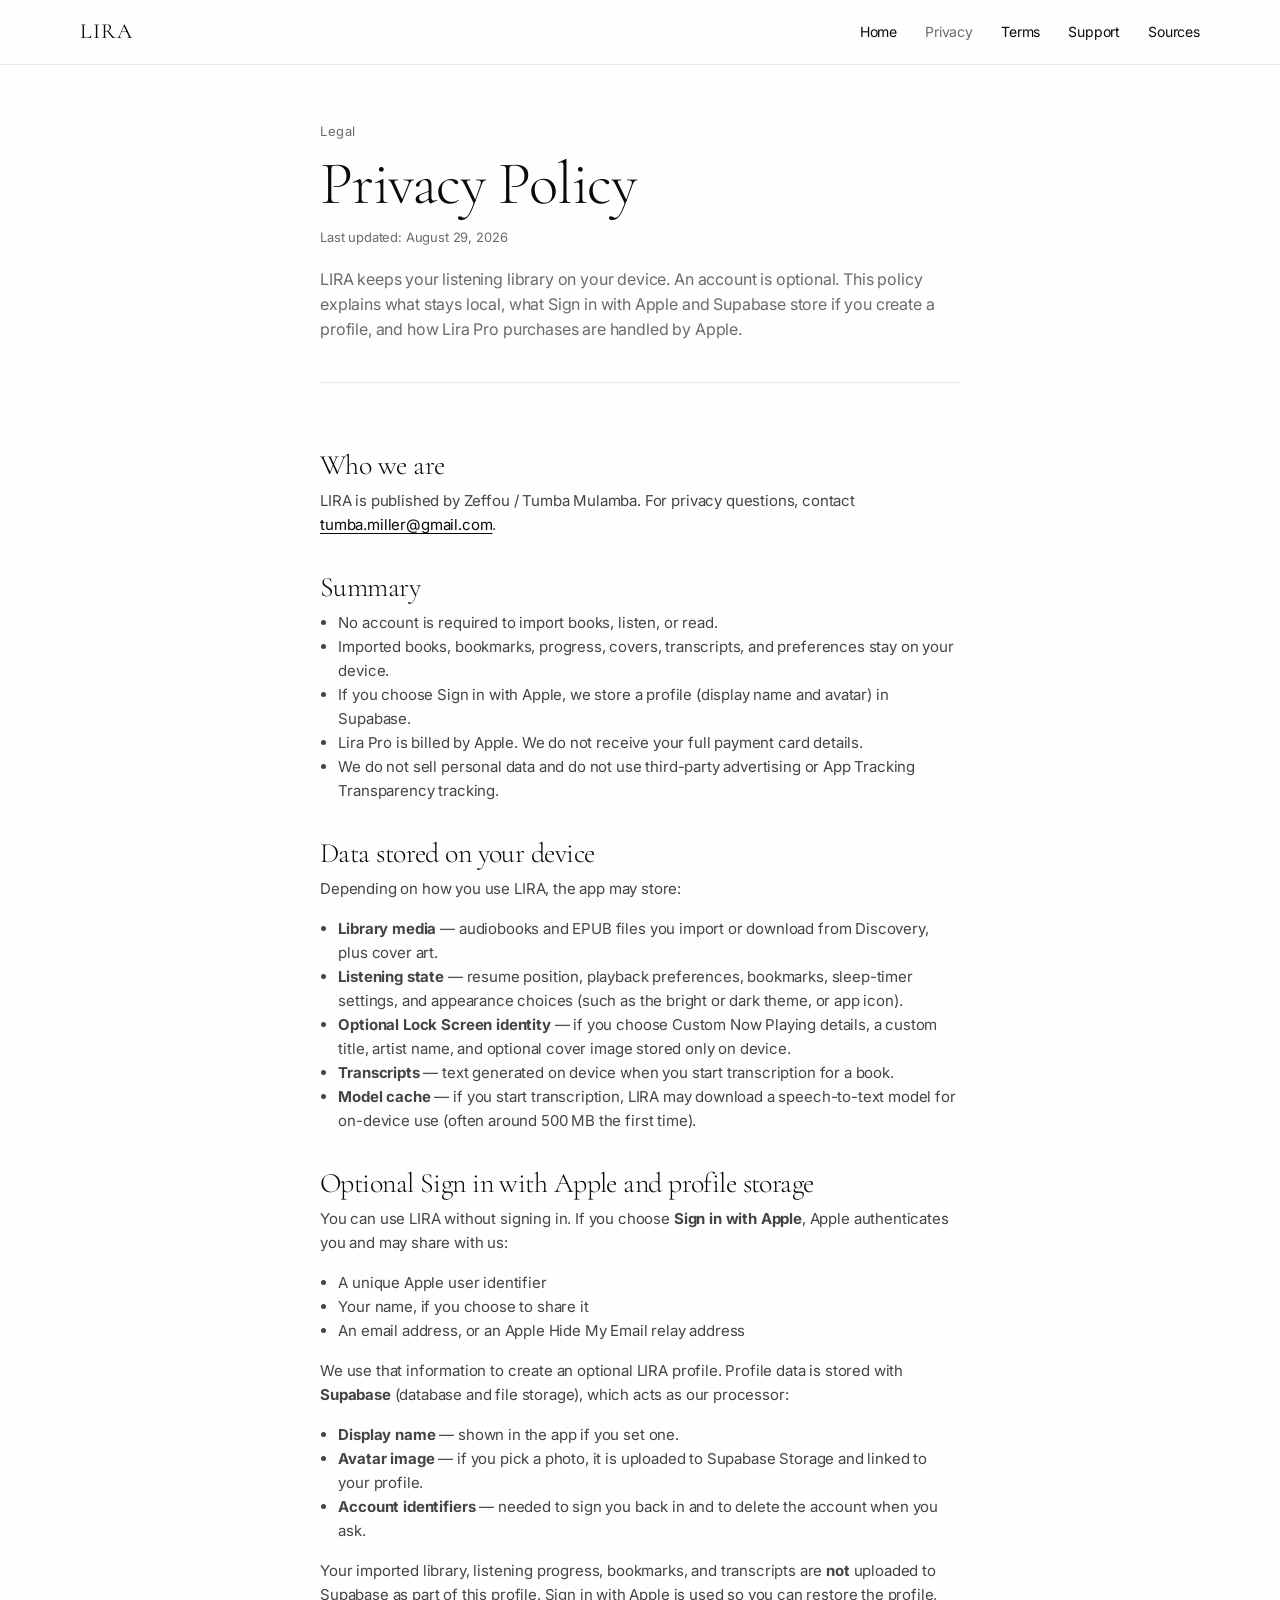
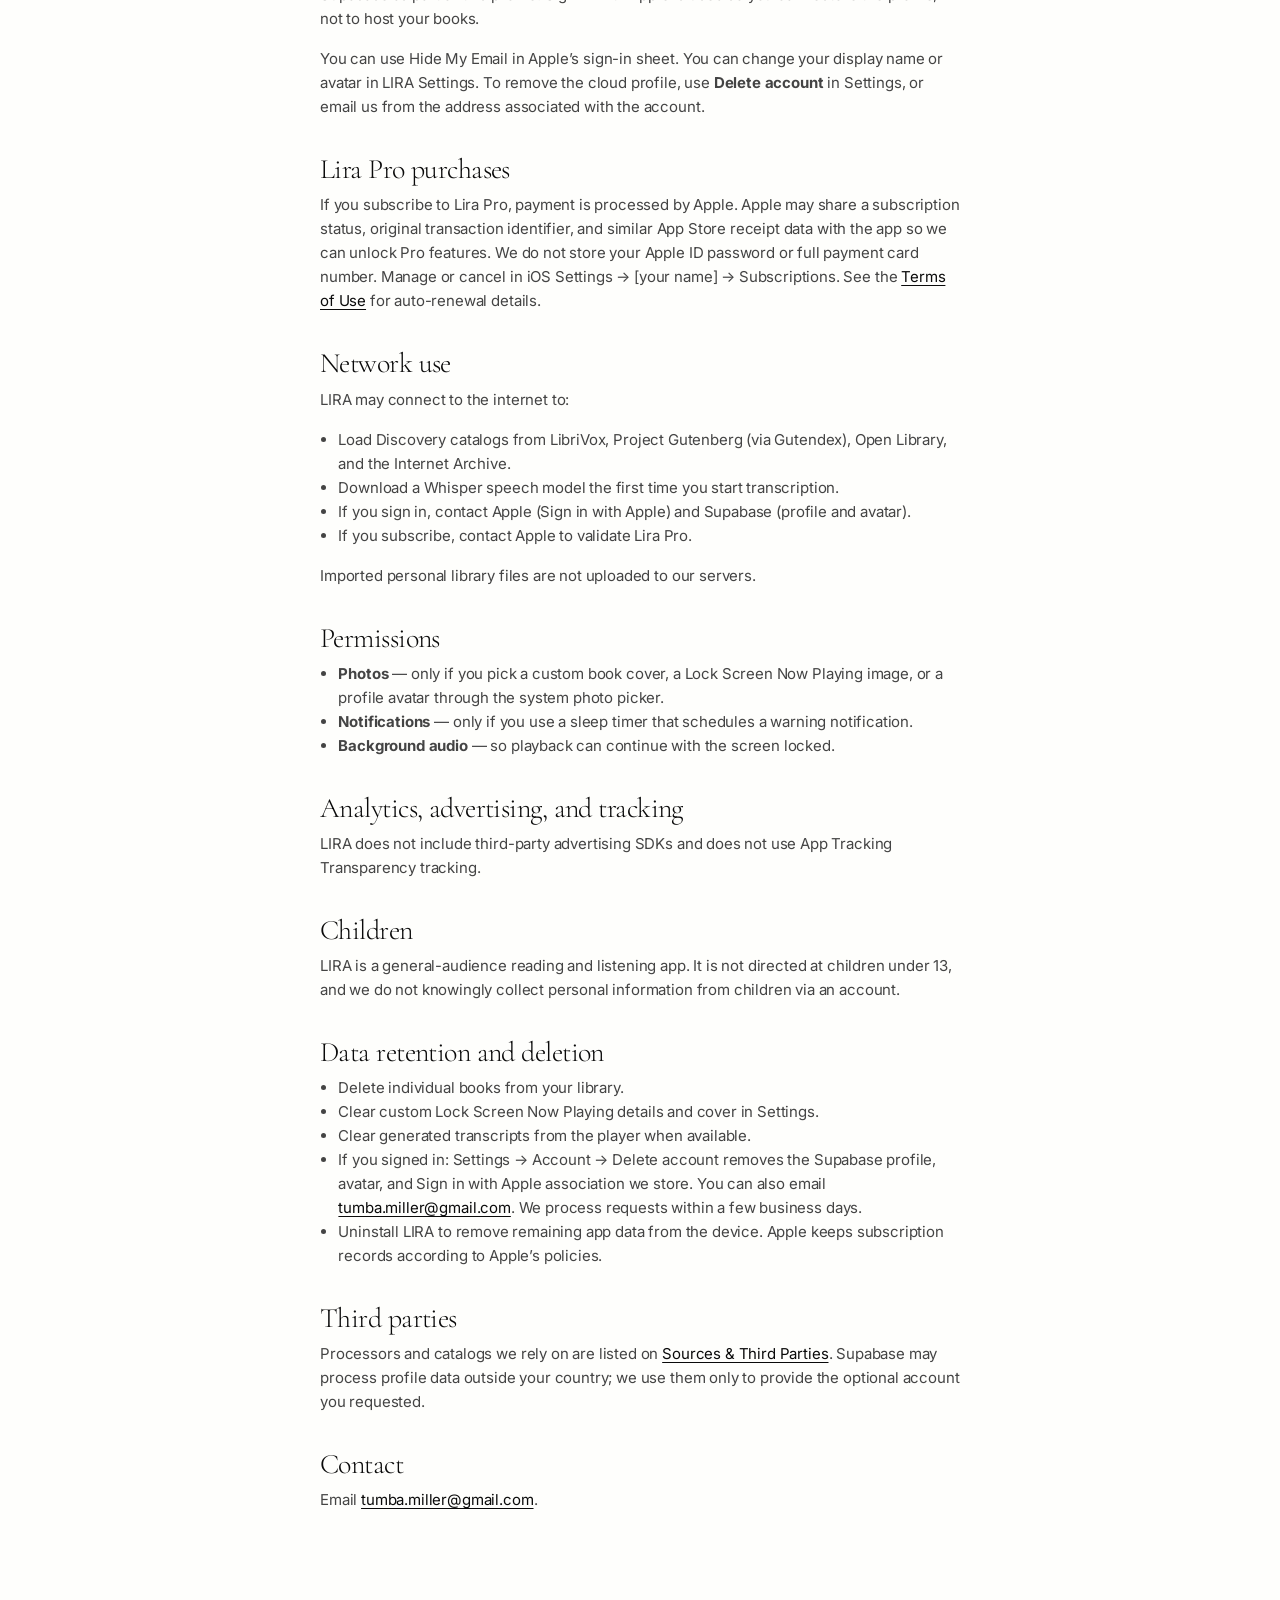
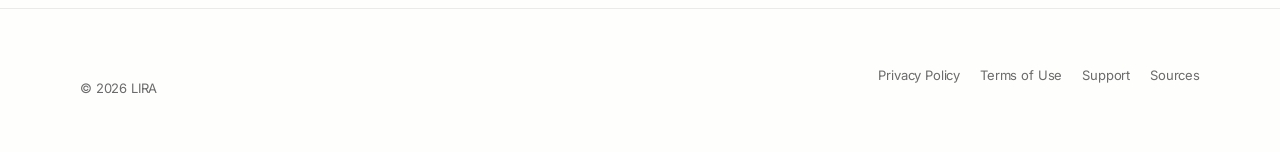
==== commit d400ebed: "Refresh hero with library screenshot beside heading. Use the Lybrary grid screenshot as a compact ph" ====
--- a/privacy.html
+++ b/privacy.html
@@ -4,60 +4,100 @@
   <meta charset="UTF-8">
   <meta name="viewport" content="width=device-width, initial-scale=1">
   <title>Privacy Policy | LIRA</title>
-  <meta name="description" content="Privacy Policy for LIRA. Learn what data stays on your device, when network is used, and how to delete your information.">
+  <meta name="description" content="Privacy Policy for LIRA, including on-device library data, optional Sign in with Apple, profile and avatar storage in Supabase, and Lira Pro.">
   <link rel="canonical" href="https://zeffou.github.io/lira-web/privacy.html">
-  <meta name="theme-color" content="#050505">
+  <meta name="theme-color" content="#fefefc">
   <link rel="preconnect" href="https://fonts.googleapis.com">
   <link rel="preconnect" href="https://fonts.gstatic.com" crossorigin>
-  <link href="https://fonts.googleapis.com/css2?family=Bebas+Neue&family=IBM+Plex+Mono:wght@400;500&family=IBM+Plex+Sans:wght@400;500;600&display=swap" rel="stylesheet">
+  <link href="https://fonts.googleapis.com/css2?family=Cormorant+Garamond:ital,wght@0,300;0,400;1,300&family=Inter:wght@400;500&display=swap" rel="stylesheet">
   <link rel="stylesheet" href="css/site.css">
 </head>
 <body>
   <a class="skip-link" href="#main">Skip to content</a>
   <header class="site-header">
     <div class="shell site-header__inner">
-      <a class="logo" href="index.html"><span class="logo__mark"></span>LIRA</a>
+      <a class="logo" href="index.html">LIRA</a>
       <nav class="site-nav" aria-label="Primary">
         <a href="index.html">Home</a>
+        <a href="privacy.html" aria-current="page">Privacy</a>
+        <a href="terms.html">Terms</a>
         <a href="support.html">Support</a>
+        <a href="sources.html">Sources</a>
       </nav>
+      <button class="nav-toggle" type="button" aria-expanded="false" aria-controls="mobile-nav" aria-label="Open menu">
+        <span></span><span></span><span></span>
+      </button>
     </div>
+    <nav class="mobile-nav" id="mobile-nav" aria-label="Mobile">
+      <a href="index.html">Home</a>
+      <a href="privacy.html" aria-current="page">Privacy Policy</a>
+      <a href="terms.html">Terms of Use</a>
+      <a href="support.html">Support</a>
+      <a href="sources.html">Sources</a>
+    </nav>
   </header>
 
   <main id="main" class="shell page">
-    <article class="panel prose">
-      <p class="label">Legal / Privacy</p>
-      <h1 class="page-title">Privacy Policy</h1>
-      <p class="meta">Last updated: August 10, 2026</p>
-      <p class="page-lead">LIRA is built to keep your listening library on your device. This policy explains what information is handled, when the app uses the network, and how you can remove data.</p>
+    <p class="eyebrow">Legal</p>
+    <h1 class="page-title">Privacy Policy</h1>
+    <p class="meta">Last updated: August 29, 2026</p>
+    <p class="page-lead">LIRA keeps your listening library on your device. An account is optional. This policy explains what stays local, what Sign in with Apple and Supabase store if you create a profile, and how Lira Pro purchases are handled by Apple.</p>
 
+    <article class="prose">
       <h2>Who we are</h2>
       <p>LIRA is published by Zeffou / Tumba Mulamba. For privacy questions, contact <a href="mailto:tumba.miller@gmail.com">tumba.miller@gmail.com</a>.</p>
 
       <h2>Summary</h2>
       <ul>
-        <li>No account is required.</li>
-        <li>Imported books, bookmarks, progress, covers, and preferences are stored on your device.</li>
-        <li>We do not sell personal data.</li>
-        <li>Network is used for Discovery catalogs and, if you choose, downloading an on-device speech transcription model.</li>
+        <li>No account is required to import books, listen, or read.</li>
+        <li>Imported books, bookmarks, progress, covers, transcripts, and preferences stay on your device.</li>
+        <li>If you choose Sign in with Apple, we store a profile (display name and avatar) in Supabase.</li>
+        <li>Lira Pro is billed by Apple. We do not receive your full payment card details.</li>
+        <li>We do not sell personal data and do not use third-party advertising or App Tracking Transparency tracking.</li>
       </ul>
 
       <h2>Data stored on your device</h2>
       <p>Depending on how you use LIRA, the app may store:</p>
       <ul>
-        <li><strong>Library media</strong> — audiobooks and EPUB files you import or download from Discovery, plus cover art (extracted or chosen by you).</li>
-        <li><strong>Listening state</strong> — resume position, playback preferences, bookmarks, sleep-timer settings, and appearance choices (such as dark mode or app icon).</li>
+        <li><strong>Library media</strong> — audiobooks and EPUB files you import or download from Discovery, plus cover art.</li>
+        <li><strong>Listening state</strong> — resume position, playback preferences, bookmarks, sleep-timer settings, and appearance choices (such as the bright or dark theme, or app icon).</li>
         <li><strong>Optional Lock Screen identity</strong> — if you choose Custom Now Playing details, a custom title, artist name, and optional cover image stored only on device.</li>
         <li><strong>Transcripts</strong> — text generated on device when you start transcription for a book.</li>
         <li><strong>Model cache</strong> — if you start transcription, LIRA may download a speech-to-text model for on-device use (often around 500&nbsp;MB the first time).</li>
       </ul>
 
+      <h2>Optional Sign in with Apple and profile storage</h2>
+      <p>You can use LIRA without signing in. If you choose <strong>Sign in with Apple</strong>, Apple authenticates you and may share with us:</p>
+      <ul>
+        <li>A unique Apple user identifier</li>
+        <li>Your name, if you choose to share it</li>
+        <li>An email address, or an Apple Hide My Email relay address</li>
+      </ul>
+      <p>We use that information to create an optional LIRA profile. Profile data is stored with <strong>Supabase</strong> (database and file storage), which acts as our processor:</p>
+      <ul>
+        <li><strong>Display name</strong> — shown in the app if you set one.</li>
+        <li><strong>Avatar image</strong> — if you pick a photo, it is uploaded to Supabase Storage and linked to your profile.</li>
+        <li><strong>Account identifiers</strong> — needed to sign you back in and to delete the account when you ask.</li>
+      </ul>
+      <p>Your imported library, listening progress, bookmarks, and transcripts are <strong>not</strong> uploaded to Supabase as part of this profile. Sign in with Apple is used so you can restore the profile, not to host your books.</p>
+      <p>You can use Hide My Email in Apple’s sign-in sheet. You can change your display name or avatar in LIRA Settings. To remove the cloud profile, use <strong>Delete account</strong> in Settings, or email us from the address associated with the account.</p>
+
+      <h2>Lira Pro purchases</h2>
+      <p>If you subscribe to Lira Pro, payment is processed by Apple. Apple may share a subscription status, original transaction identifier, and similar App Store receipt data with the app so we can unlock Pro features. We do not store your Apple ID password or full payment card number. Manage or cancel in iOS Settings → [your name] → Subscriptions. See the <a href="terms.html">Terms of Use</a> for auto-renewal details.</p>
+
       <h2>Network use</h2>
-      <p>LIRA may connect to the internet to load Discovery catalogs from LibriVox, Project Gutenberg (via Gutendex), Open Library, and the Internet Archive, and to download a Whisper speech model the first time you start transcription. Imported personal library files are not uploaded to our servers.</p>
+      <p>LIRA may connect to the internet to:</p>
+      <ul>
+        <li>Load Discovery catalogs from LibriVox, Project Gutenberg (via Gutendex), Open Library, and the Internet Archive.</li>
+        <li>Download a Whisper speech model the first time you start transcription.</li>
+        <li>If you sign in, contact Apple (Sign in with Apple) and Supabase (profile and avatar).</li>
+        <li>If you subscribe, contact Apple to validate Lira Pro.</li>
+      </ul>
+      <p>Imported personal library files are not uploaded to our servers.</p>
 
       <h2>Permissions</h2>
       <ul>
-        <li><strong>Photos</strong> — only if you pick a custom book cover or a custom Lock Screen Now Playing image through the system photo picker.</li>
+        <li><strong>Photos</strong> — only if you pick a custom book cover, a Lock Screen Now Playing image, or a profile avatar through the system photo picker.</li>
         <li><strong>Notifications</strong> — only if you use a sleep timer that schedules a warning notification.</li>
         <li><strong>Background audio</strong> — so playback can continue with the screen locked.</li>
       </ul>
@@ -66,18 +106,19 @@
       <p>LIRA does not include third-party advertising SDKs and does not use App Tracking Transparency tracking.</p>
 
       <h2>Children</h2>
-      <p>LIRA is a general-audience reading and listening app. It is not directed at children under 13.</p>
+      <p>LIRA is a general-audience reading and listening app. It is not directed at children under 13, and we do not knowingly collect personal information from children via an account.</p>
 
       <h2>Data retention and deletion</h2>
       <ul>
         <li>Delete individual books from your library.</li>
         <li>Clear custom Lock Screen Now Playing details and cover in Settings.</li>
         <li>Clear generated transcripts from the player when available.</li>
-        <li>Uninstall LIRA to remove remaining app data from the device.</li>
+        <li>If you signed in: Settings → Account → Delete account removes the Supabase profile, avatar, and Sign in with Apple association we store. You can also email <a href="mailto:tumba.miller@gmail.com">tumba.miller@gmail.com</a>. We process requests within a few business days.</li>
+        <li>Uninstall LIRA to remove remaining app data from the device. Apple keeps subscription records according to Apple’s policies.</li>
       </ul>
 
       <h2>Third parties</h2>
-      <p>See <a href="sources.html">Sources &amp; Third Parties</a>.</p>
+      <p>Processors and catalogs we rely on are listed on <a href="sources.html">Sources &amp; Third Parties</a>. Supabase may process profile data outside your country; we use them only to provide the optional account you requested.</p>
 
       <h2>Contact</h2>
       <p>Email <a href="mailto:tumba.miller@gmail.com">tumba.miller@gmail.com</a>.</p>
@@ -88,14 +129,13 @@
     <div class="shell site-footer__bottom" style="border-top:0;padding-top:0">
       <p>© <span id="y"></span> LIRA</p>
       <div class="footer-links">
-        <a href="privacy.html">Privacy</a>
-        <a href="terms.html">Terms</a>
+        <a href="privacy.html">Privacy Policy</a>
+        <a href="terms.html">Terms of Use</a>
         <a href="support.html">Support</a>
         <a href="sources.html">Sources</a>
-        <a href="https://zeffou.github.io/app-ads.txt">App ads.txt</a>
       </div>
     </div>
   </footer>
-  <script>document.getElementById("y").textContent = new Date().getFullYear();</script>
+  <script src="js/site.js"></script>
 </body>
 </html>
--- a/css/site.css
+++ b/css/site.css
@@ -1,16 +1,14 @@
 :root {
-  --bg: #050505;
-  --bg-elevated: #0c0c0c;
-  --ink: #ffffff;
-  --muted: #7a7a7a;
-  --faint: #3a3a3a;
-  --line: rgba(255, 255, 255, 0.08);
-  --accent: #ff5a1f;
-  --accent-soft: rgba(255, 90, 31, 0.16);
+  --parchment: #fefefc;
+  --graphite: #0a0a0a;
+  --smoke: #6b6b6b;
+  --iron: #444444;
+  --sage: #ebf5ed;
+  --slate: #bdd4f0;
+  --line: #0a0a0a;
   --max: 1120px;
-  --font: "IBM Plex Sans", system-ui, sans-serif;
-  --display: "Bebas Neue", Impact, sans-serif;
-  --mono: "IBM Plex Mono", ui-monospace, monospace;
+  --font: "Inter", system-ui, -apple-system, sans-serif;
+  --display: "Cormorant Garamond", "Times New Roman", Georgia, serif;
 }
 
 *,
@@ -23,36 +21,21 @@
   scroll-behavior: smooth;
 }
 
+@media (prefers-reduced-motion: reduce) {
+  html {
+    scroll-behavior: auto;
+  }
+}
+
 body {
   margin: 0;
   min-height: 100dvh;
-  color: var(--ink);
+  color: var(--graphite);
   font-family: var(--font);
-  font-size: 1rem;
-  line-height: 1.6;
-  background-color: var(--bg);
-  position: relative;
-}
-
-/* Magic UI–style DotPattern (SVG pattern, 16×16 / cr=1) */
-.dot-pattern {
-  pointer-events: none;
-  position: fixed;
-  inset: 0;
-  z-index: 0;
-  width: 100%;
-  height: 100%;
-  color: rgba(255, 255, 255, 0.18);
-  /* Keep dots below the sticky header band */
-  top: 4.25rem;
-  height: calc(100% - 4.25rem);
-  mask-image: radial-gradient(ellipse 70% 60% at 50% 18%, #000 35%, transparent 80%);
-  -webkit-mask-image: radial-gradient(ellipse 70% 60% at 50% 18%, #000 35%, transparent 80%);
-}
-
-body > *:not(.dot-pattern) {
-  position: relative;
-  z-index: 1;
+  font-size: 16px;
+  line-height: 1.55;
+  letter-spacing: -0.01em;
+  background: var(--parchment);
 }
 
 img {
@@ -61,12 +44,12 @@
 }
 
 a {
-  color: var(--accent);
-  text-decoration: none;
+  color: var(--graphite);
+  text-underline-offset: 0.18em;
 }
 
 a:hover {
-  color: #ff7a4a;
+  color: var(--smoke);
 }
 
 .skip-link {
@@ -74,8 +57,8 @@
   left: -9999px;
   top: 0;
   z-index: 100;
-  background: var(--accent);
-  color: #000;
+  background: var(--graphite);
+  color: var(--parchment);
   padding: 0.75rem 1rem;
 }
 
@@ -85,52 +68,37 @@
 }
 
 .shell {
-  width: min(100% - 2rem, var(--max));
+  width: min(100% - 2.5rem, var(--max));
   margin-inline: auto;
 }
 
-.label {
-  margin: 0 0 0.85rem;
-  color: var(--accent);
-  font-family: var(--mono);
-  font-size: 0.72rem;
-  font-weight: 500;
-  letter-spacing: 0.14em;
-  text-transform: uppercase;
-}
-
-.display {
+.eyebrow {
+  margin: 0 0 0.75rem;
+  color: var(--smoke);
+  font-size: 13px;
+  font-weight: 400;
+  letter-spacing: 0.04em;
+}
+
+h1,
+h2,
+.display,
+.page-title {
   margin: 0;
   font-family: var(--display);
-  font-weight: 400;
-  letter-spacing: 0.04em;
-  line-height: 0.92;
-  text-transform: uppercase;
-}
-
-.mark {
-  display: inline-block;
-  padding: 0.08em 0.12em 0.02em;
-  background: var(--accent);
-  color: #fff;
-}
-
-/* Header */
+  font-weight: 300;
+  letter-spacing: -0.02em;
+  line-height: 1.02;
+  color: var(--graphite);
+}
+
+/* Header — flat, no pill, no glass */
 .site-header {
   position: sticky;
   top: 0;
   z-index: 40;
-  border-bottom: 1px solid var(--line);
-  background: var(--bg);
-  isolation: isolate;
-}
-
-.site-header::before {
-  content: "";
-  position: absolute;
-  inset: 0;
-  z-index: -1;
-  background: var(--bg);
+  background: var(--parchment);
+  border-bottom: 1px solid rgba(10, 10, 10, 0.08);
 }
 
 .site-header__inner {
@@ -138,562 +106,459 @@
   align-items: center;
   justify-content: space-between;
   gap: 1rem;
-  padding: 1rem 0;
+  min-height: 64px;
 }
 
 .logo {
-  display: inline-flex;
-  align-items: baseline;
-  gap: 0.45rem;
-  color: var(--ink);
+  color: var(--graphite);
+  text-decoration: none;
   font-family: var(--display);
-  font-size: 1.55rem;
-  letter-spacing: 0.08em;
-}
-
-.logo__mark {
-  width: 0.55rem;
-  height: 0.55rem;
-  border-radius: 50%;
-  background: var(--accent);
+  font-size: 1.35rem;
+  font-weight: 400;
+  letter-spacing: 0.04em;
+}
+
+.logo:hover {
+  color: var(--graphite);
 }
 
 .site-nav {
-  display: flex;
-  flex-wrap: wrap;
-  gap: 0.35rem 1.15rem;
-  justify-content: flex-end;
+  display: none;
+  gap: 1.75rem;
 }
 
 .site-nav a {
-  color: var(--muted);
-  font-family: var(--mono);
-  font-size: 0.72rem;
-  letter-spacing: 0.12em;
-  text-transform: uppercase;
+  color: var(--graphite);
+  text-decoration: none;
+  font-size: 14px;
 }
 
 .site-nav a:hover,
 .site-nav a[aria-current="page"] {
-  color: var(--ink);
+  color: var(--smoke);
 }
 
 .header-cta {
   display: none;
 }
 
-@media (min-width: 900px) {
+.nav-toggle {
+  width: 44px;
+  height: 44px;
+  border: 0;
+  background: transparent;
+  cursor: pointer;
+}
+
+.nav-toggle span {
+  display: block;
+  width: 16px;
+  height: 1px;
+  margin: 5px auto;
+  background: var(--graphite);
+}
+
+.mobile-nav {
+  display: none;
+  flex-direction: column;
+  padding: 0 1.25rem 1.5rem;
+  border-top: 1px solid rgba(10, 10, 10, 0.08);
+}
+
+.mobile-nav.is-open {
+  display: flex;
+}
+
+.mobile-nav a {
+  padding: 0.85rem 0;
+  color: var(--graphite);
+  text-decoration: none;
+  border-bottom: 1px solid rgba(10, 10, 10, 0.08);
+  font-size: 15px;
+}
+
+@media (min-width: 880px) {
+  .site-nav,
   .header-cta {
-    display: inline-flex;
-  }
-}
-
-/* Buttons */
+    display: flex;
+  }
+
+  .nav-toggle,
+  .mobile-nav {
+    display: none !important;
+  }
+}
+
+/* Buttons — 2px radius, black fill */
 .btn {
   display: inline-flex;
   align-items: center;
   justify-content: center;
-  gap: 0.55rem;
-  padding: 0.85rem 1.15rem;
-  border: 1px solid var(--ink);
-  color: var(--ink);
+  padding: 10px 24px;
+  border: 1px solid var(--graphite);
+  border-radius: 2px;
+  color: var(--parchment);
+  background: var(--graphite);
+  font-family: var(--font);
+  font-size: 14px;
+  font-weight: 400;
+  letter-spacing: -0.01em;
+  text-decoration: none;
+}
+
+.btn:hover {
+  color: var(--parchment);
+  opacity: 0.82;
+}
+
+.btn--ghost {
   background: transparent;
-  font-family: var(--mono);
-  font-size: 0.72rem;
-  font-weight: 500;
-  letter-spacing: 0.12em;
-  text-transform: uppercase;
-  transition: background 0.15s ease, color 0.15s ease, border-color 0.15s ease;
-}
-
-.btn:hover {
-  background: var(--ink);
-  color: #000;
-}
-
-.btn--fill {
-  background: var(--accent);
-  border-color: var(--accent);
-  color: #fff;
-}
-
-.btn--fill:hover {
-  background: #ff7a4a;
-  border-color: #ff7a4a;
-  color: #fff;
-}
-
-.btn--ghost {
-  border-color: var(--faint);
-  color: var(--muted);
+  color: var(--graphite);
 }
 
 .btn--ghost:hover {
-  border-color: var(--ink);
-  background: transparent;
-  color: var(--ink);
+  color: var(--graphite);
+  opacity: 0.7;
+}
+
+.actions {
+  display: flex;
+  flex-wrap: wrap;
+  gap: 10px;
 }
 
 /* Hero */
 .hero {
-  padding: 4rem 0 3rem;
+  padding: 3.5rem 0 2rem;
+}
+
+.hero__grid {
   display: grid;
   gap: 2rem;
-  align-items: center;
-}
-
-@media (min-width: 960px) {
-  .hero {
-    grid-template-columns: minmax(0, 1.1fr) minmax(220px, 0.72fr);
+  align-items: start;
+}
+
+@media (min-width: 860px) {
+  .hero__grid {
+    grid-template-columns: minmax(0, 1fr) auto;
     gap: clamp(1.5rem, 4vw, 3rem);
-    padding: 5rem 0 4rem;
+    align-items: center;
   }
 }
 
 .hero__copy {
-  max-width: 38rem;
+  max-width: 36rem;
 }
 
 .hero h1 {
-  font-size: clamp(3.6rem, 9vw, 6.4rem);
-  max-width: 10ch;
-}
-
-.hero__lead {
-  margin: 1.35rem 0 0;
-  max-width: 28rem;
-  color: var(--muted);
-  font-family: var(--mono);
-  font-size: 0.86rem;
-  line-height: 1.7;
-}
-
-.hero__meta {
-  margin: 1.75rem 0 0;
-  display: flex;
-  flex-wrap: wrap;
-  gap: 0.75rem 1.5rem;
-  color: var(--muted);
-  font-family: var(--mono);
-  font-size: 0.72rem;
-  letter-spacing: 0.08em;
-  text-transform: uppercase;
-}
-
-.hero__meta span {
-  display: inline-flex;
-  align-items: center;
-  gap: 0.45rem;
-}
-
-.hero__meta span::before {
-  content: "";
-  width: 0.4rem;
-  height: 0.4rem;
-  background: var(--accent);
-}
-
-.hero__actions {
-  margin-top: 2rem;
-  display: flex;
-  flex-wrap: wrap;
-  gap: 0.75rem;
+  font-size: clamp(3rem, 8vw, 5.25rem);
+  max-width: 11ch;
+}
+
+.hero .lede {
+  margin: 1.25rem 0 0;
+  max-width: 34rem;
+  color: var(--smoke);
+  font-size: 16px;
+  line-height: 1.55;
 }
 
 .hero__device {
   margin: 0;
   justify-self: center;
-  width: min(100%, 15.5rem);
-}
-
-@media (min-width: 960px) {
+  width: min(52vw, 11.5rem);
+}
+
+@media (min-width: 860px) {
   .hero__device {
     justify-self: end;
-    width: min(100%, 17.5rem);
+    width: 13.5rem;
+    margin-top: 0.35rem;
   }
 }
 
 .hero__phone {
-  border: 1px solid var(--line);
+  border: 1px solid rgba(10, 10, 10, 0.1);
   background: #000;
   overflow: hidden;
-  border-radius: 1.35rem;
-  box-shadow: 0 24px 60px rgba(0, 0, 0, 0.42);
-  outline: 1px solid rgba(255, 90, 31, 0.45);
-  outline-offset: 6px;
+  border-radius: 1.15rem;
+  box-shadow: 0 16px 40px rgba(10, 10, 10, 0.1);
 }
 
 .hero__phone img {
   display: block;
   width: 100%;
-  aspect-ratio: 9 / 19.5;
+  aspect-ratio: 470 / 1024;
   object-fit: cover;
   object-position: top center;
   background: #f5f6f7;
 }
 
-@media (max-width: 959px) {
+@media (max-width: 859px) {
+  .hero__grid {
+    gap: 1.75rem;
+  }
+
   .hero__device {
-    order: -1;
-    width: min(72vw, 13.5rem);
+    justify-self: start;
+    width: min(46vw, 10.5rem);
   }
 }
 
 /* Sections */
 .section {
-  padding: 4.5rem 0;
+  padding: 5rem 0;
+}
+
+.section + .section {
+  border-top: 1px solid rgba(10, 10, 10, 0.08);
 }
 
 .section__head {
+  max-width: 36rem;
+  margin-bottom: 3rem;
+}
+
+.section__head h2 {
+  font-size: clamp(2.25rem, 5vw, 3.25rem);
+}
+
+.section__head p {
+  margin: 0.85rem 0 0;
+  color: var(--smoke);
+}
+
+.section--sage {
+  background: var(--sage);
+  border-top: 0;
+}
+
+.steps {
   display: grid;
-  gap: 1rem;
-  margin-bottom: 2rem;
-}
-
-@media (min-width: 860px) {
-  .section__head {
-    grid-template-columns: 1.2fr 0.8fr;
-    align-items: end;
-  }
-
-  .section__head > p {
-    text-align: right;
-    justify-self: end;
-  }
-}
-
-.section__head h2 {
-  font-size: clamp(3rem, 7vw, 5rem);
-}
-
-.section__head > p {
+  gap: 2.5rem 3rem;
+}
+
+@media (min-width: 800px) {
+  .steps {
+    grid-template-columns: repeat(3, 1fr);
+  }
+}
+
+.steps span {
+  display: block;
+  margin-bottom: 0.85rem;
+  color: var(--smoke);
+  font-size: 13px;
+}
+
+.steps h3 {
+  margin: 0 0 0.6rem;
+  font-family: var(--display);
+  font-size: 1.85rem;
+  font-weight: 300;
+  letter-spacing: -0.02em;
+  line-height: 1.1;
+}
+
+.steps p,
+.feature-list p,
+.account-copy p {
   margin: 0;
-  color: var(--muted);
-  font-family: var(--mono);
-  font-size: 0.82rem;
-  line-height: 1.7;
-  max-width: 28rem;
-}
-
-/* Feature tabs — square cards, orange active */
-.feature-tabs {
+  color: var(--smoke);
+  font-size: 15px;
+  line-height: 1.55;
+}
+
+.feature-list {
   display: grid;
-  gap: 1rem;
-}
-
-@media (min-width: 880px) {
-  .feature-tabs {
-    grid-template-columns: repeat(2, 1fr);
-  }
-}
-
-.feature-item {
-  position: relative;
-  display: block;
-  width: 100%;
-  text-align: left;
-  padding: 1.35rem 1.35rem 1.6rem;
-  border: 1px solid var(--line);
-  background: rgba(12, 12, 12, 0.92);
-  color: inherit;
-  cursor: pointer;
-  font: inherit;
-  border-radius: 0;
-  transition:
-    border-color 0.2s ease,
-    box-shadow 0.2s ease,
-    color 0.2s ease;
-}
-
-.feature-item:hover,
-.feature-item:focus-visible {
-  border-color: rgba(255, 90, 31, 0.55);
-  outline: none;
-}
-
-.feature-item:hover h3,
-.feature-item:focus-visible h3 {
-  color: var(--accent);
-}
-
-.feature-item:hover .feature-item__rule,
-.feature-item:focus-visible .feature-item__rule {
-  border-color: var(--accent);
-}
-
-.feature-item.is-active {
-  border-color: var(--accent);
-  box-shadow:
-    0 0 0 1px rgba(255, 90, 31, 0.35),
-    0 0 24px rgba(255, 90, 31, 0.12);
-}
-
-.feature-item.is-active h3 {
-  color: var(--accent);
-}
-
-.feature-item.is-active .feature-item__rule {
-  border-color: var(--accent);
-}
-
-.feature-item.is-active .kicker:not(.kicker--dim) {
-  color: var(--accent);
-}
-
-.feature-item__meta {
+  gap: 0;
+}
+
+.feature-list article {
+  padding: 1.75rem 0;
+  border-top: 1px solid rgba(10, 10, 10, 0.08);
+}
+
+.feature-list article:last-child {
+  border-bottom: 1px solid rgba(10, 10, 10, 0.08);
+}
+
+@media (min-width: 800px) {
+  .feature-list {
+    grid-template-columns: 1fr 1fr;
+    column-gap: 4rem;
+  }
+
+  .feature-list article:nth-child(1),
+  .feature-list article:nth-child(2) {
+    padding-top: 0;
+    border-top: 0;
+  }
+}
+
+.feature-list h3 {
+  margin: 0 0 0.45rem;
+  font-family: var(--display);
+  font-size: 1.65rem;
+  font-weight: 300;
+  letter-spacing: -0.02em;
+}
+
+.account-copy {
+  max-width: 38rem;
+}
+
+.account-copy h2 {
+  font-size: clamp(2.25rem, 5vw, 3.25rem);
+  margin-bottom: 1rem;
+}
+
+.account-copy p + p {
+  margin-top: 0.85rem;
+}
+
+.legal-links {
   display: flex;
-  justify-content: space-between;
-  gap: 1rem;
-  margin-bottom: 0.85rem;
-}
-
-.feature-item .kicker {
+  flex-wrap: wrap;
+  gap: 1.5rem 2.5rem;
+}
+
+.legal-links a {
+  text-decoration: none;
+  font-size: 15px;
+}
+
+.legal-links a::after {
+  content: " ↳";
+}
+
+.note {
   margin: 0;
-  color: var(--muted);
-  font-family: var(--mono);
-  font-size: 0.68rem;
-  letter-spacing: 0.14em;
-  text-transform: uppercase;
-}
-
-.feature-item .kicker--dim {
-  color: var(--faint);
-}
-
-.feature-item h3 {
-  margin: 0 0 0.85rem;
+  max-width: 40rem;
+  color: var(--smoke);
+  font-size: 13px;
+  line-height: 1.55;
+}
+
+.note a {
+  color: var(--smoke);
+}
+
+/* Legal pages */
+.page {
+  padding: 3.5rem 0 5rem;
+  max-width: 40rem;
+}
+
+.page-title {
+  font-size: clamp(2.6rem, 6vw, 3.8rem);
+}
+
+.meta,
+.page-lead {
+  color: var(--smoke);
+}
+
+.meta {
+  margin: 0.75rem 0 0;
+  font-size: 13px;
+}
+
+.page-lead {
+  margin: 1.25rem 0 0;
+}
+
+.prose {
+  margin-top: 2.5rem;
+  padding-top: 2rem;
+  border-top: 1px solid rgba(10, 10, 10, 0.08);
+}
+
+.prose h2 {
+  margin: 2.25rem 0 0.6rem;
+  font-size: 1.75rem;
+}
+
+.prose h3 {
+  margin: 1.5rem 0 0.4rem;
   font-family: var(--display);
-  font-size: 2rem;
-  letter-spacing: 0.04em;
-  text-transform: uppercase;
-  color: var(--ink);
-  transition: color 0.2s ease;
-}
-
-.feature-item__rule {
-  margin: 0 0 0.85rem;
-  border: 0;
-  border-top: 1px solid var(--line);
-  transition: border-color 0.2s ease;
-}
-
-.feature-item p {
-  margin: 0;
-  max-width: 34ch;
-  color: var(--muted);
-  font-family: var(--mono);
-  font-size: 0.8rem;
-  line-height: 1.7;
-}
-
-
-/* How it works — text signal cards, no images */
-.signal-grid {
-  display: grid;
-  gap: 1rem;
-}
-
-@media (min-width: 900px) {
-  .signal-grid {
-    grid-template-columns: repeat(3, 1fr);
-  }
-}
-
-.signal-card {
-  position: relative;
-  padding: 1.4rem 1.3rem 1.75rem;
-  border: 1px solid var(--line);
-  background: rgba(12, 12, 12, 0.92);
-  border-radius: 0;
-  cursor: pointer;
-  transition:
-    border-color 0.2s ease,
-    box-shadow 0.2s ease;
-}
-
-.signal-card:hover,
-.signal-card:focus-visible,
-.signal-card.is-active {
-  border-color: var(--accent);
-  outline: none;
-  box-shadow:
-    0 0 0 1px rgba(255, 90, 31, 0.3),
-    0 0 28px rgba(255, 90, 31, 0.1);
-}
-
-.signal-card:hover h3,
-.signal-card:focus-visible h3,
-.signal-card.is-active h3 {
-  color: var(--accent);
-}
-
-.signal-card:hover .signal-card__rule,
-.signal-card:focus-visible .signal-card__rule,
-.signal-card.is-active .signal-card__rule {
-  border-color: var(--accent);
-}
-
-.signal-card__meta {
-  display: flex;
-  justify-content: space-between;
-  gap: 1rem;
-  margin-bottom: 1rem;
-  color: var(--muted);
-  font-family: var(--mono);
-  font-size: 0.68rem;
-  letter-spacing: 0.12em;
-  text-transform: uppercase;
-}
-
-.signal-card h3 {
-  margin: 0 0 0.9rem;
-  font-family: var(--display);
-  font-size: 2.1rem;
-  letter-spacing: 0.04em;
-  text-transform: uppercase;
-  transition: color 0.2s ease;
-}
-
-.signal-card__rule {
-  margin: 0 0 0.9rem;
-  border: 0;
-  border-top: 1px solid var(--line);
-  transition: border-color 0.2s ease;
-}
-
-.signal-card p {
-  margin: 0;
-  color: var(--muted);
-  font-family: var(--mono);
-  font-size: 0.78rem;
-  line-height: 1.7;
-}
-
-
-
-/* Legal */
-.page {
-  padding: 3rem 0 4.5rem;
-}
-
-.panel {
-  border: 1px solid var(--line);
-  background: rgba(0, 0, 0, 0.55);
-  padding: 1.75rem 1.4rem;
-}
-
-.page-title {
-  font-family: var(--display);
-  font-size: clamp(3rem, 8vw, 4.8rem);
-  letter-spacing: 0.04em;
-  text-transform: uppercase;
-  line-height: 0.92;
-  margin: 0 0 0.75rem;
-}
-
-.page-lead,
-.meta {
-  color: var(--muted);
-  font-family: var(--mono);
-  font-size: 0.82rem;
-  line-height: 1.7;
-}
-
-.meta {
-  margin: 0 0 1.25rem;
-}
-
-.page-lead {
-  margin: 0 0 1.5rem;
-  max-width: 42rem;
-}
-
-.prose h2 {
-  margin: 2rem 0 0.65rem;
-  font-family: var(--display);
-  font-size: 1.8rem;
-  letter-spacing: 0.05em;
-  text-transform: uppercase;
+  font-size: 1.25rem;
+  font-weight: 400;
 }
 
 .prose p,
 .prose ul {
   margin: 0 0 1rem;
-  color: #bdbdbd;
-  font-family: var(--mono);
-  font-size: 0.84rem;
-  line-height: 1.75;
+  color: var(--iron);
+  font-size: 15px;
+  line-height: 1.6;
 }
 
 .prose ul {
-  padding-left: 1.1rem;
+  padding-left: 1.15rem;
 }
 
 .faq details {
-  border-top: 1px solid var(--line);
-  padding: 1rem 0;
+  border-top: 1px solid rgba(10, 10, 10, 0.08);
+  padding: 1.1rem 0;
 }
 
 .faq details:last-child {
-  border-bottom: 1px solid var(--line);
+  border-bottom: 1px solid rgba(10, 10, 10, 0.08);
 }
 
 .faq summary {
   cursor: pointer;
   font-family: var(--display);
-  font-size: 1.45rem;
-  letter-spacing: 0.04em;
-  text-transform: uppercase;
+  font-size: 1.35rem;
+  font-weight: 400;
+  letter-spacing: -0.01em;
 }
 
 .faq details p {
-  margin: 0.75rem 0 0;
-  color: var(--muted);
-  font-family: var(--mono);
-  font-size: 0.8rem;
-  line-height: 1.7;
+  margin: 0.7rem 0 0;
+  color: var(--smoke);
+  font-size: 15px;
 }
 
 .source-list {
   list-style: none;
-  margin: 0;
+  margin: 2rem 0 0;
   padding: 0;
 }
 
 .source-list li {
-  padding: 1.1rem 0;
-  border-top: 1px solid var(--line);
+  padding: 1.15rem 0;
+  border-top: 1px solid rgba(10, 10, 10, 0.08);
 }
 
 .source-list li:last-child {
-  border-bottom: 1px solid var(--line);
+  border-bottom: 1px solid rgba(10, 10, 10, 0.08);
 }
 
 .source-list strong {
   display: block;
-  margin-bottom: 0.25rem;
+  margin-bottom: 0.2rem;
   font-family: var(--display);
-  font-size: 1.5rem;
-  letter-spacing: 0.04em;
-  text-transform: uppercase;
+  font-size: 1.35rem;
+  font-weight: 400;
 }
 
 .source-list span {
-  color: var(--muted);
-  font-family: var(--mono);
-  font-size: 0.8rem;
-  line-height: 1.7;
-}
-
-/* Footer / colophon */
+  color: var(--smoke);
+  font-size: 15px;
+}
+
+/* Footer */
 .site-footer {
-  padding: 3rem 0 2.5rem;
+  padding: 3.5rem 0 2.5rem;
+  border-top: 1px solid rgba(10, 10, 10, 0.08);
 }
 
 .colophon-grid {
   display: grid;
-  gap: 1.5rem;
-  margin: 1.75rem 0 2rem;
+  gap: 1.75rem;
+  margin-bottom: 2.5rem;
 }
 
 @media (min-width: 800px) {
@@ -703,22 +568,23 @@
 }
 
 .colophon-grid h3 {
-  margin: 0 0 0.65rem;
-  color: var(--muted);
-  font-family: var(--mono);
-  font-size: 0.68rem;
-  letter-spacing: 0.14em;
-  text-transform: uppercase;
-  font-weight: 500;
+  margin: 0 0 0.55rem;
+  color: var(--smoke);
+  font-size: 13px;
+  font-weight: 400;
 }
 
 .colophon-grid p,
 .colophon-grid a {
   margin: 0;
-  color: var(--ink);
-  font-family: var(--mono);
-  font-size: 0.8rem;
+  color: var(--graphite);
+  font-size: 14px;
+  text-decoration: none;
   line-height: 1.7;
+}
+
+.colophon-grid a:hover {
+  color: var(--smoke);
 }
 
 .site-footer__bottom {
@@ -726,36 +592,19 @@
   flex-wrap: wrap;
   gap: 0.75rem 1.25rem;
   justify-content: space-between;
-  border-top: 1px solid var(--line);
   padding-top: 1.25rem;
-  color: var(--muted);
-  font-family: var(--mono);
-  font-size: 0.68rem;
-  letter-spacing: 0.1em;
-  text-transform: uppercase;
+  border-top: 1px solid rgba(10, 10, 10, 0.08);
+  color: var(--smoke);
+  font-size: 13px;
 }
 
 .site-footer__bottom a {
-  color: var(--muted);
-}
-
-.site-footer__bottom a:hover {
-  color: var(--ink);
+  color: var(--smoke);
+  text-decoration: none;
 }
 
 .footer-links {
   display: flex;
   flex-wrap: wrap;
-  gap: 0.75rem 1rem;
-}
-
-@media (max-width: 720px) {
-  .site-header__inner {
-    flex-direction: column;
-    align-items: flex-start;
-  }
-
-  .site-nav {
-    justify-content: flex-start;
-  }
-}
+  gap: 0.75rem 1.25rem;
+}
